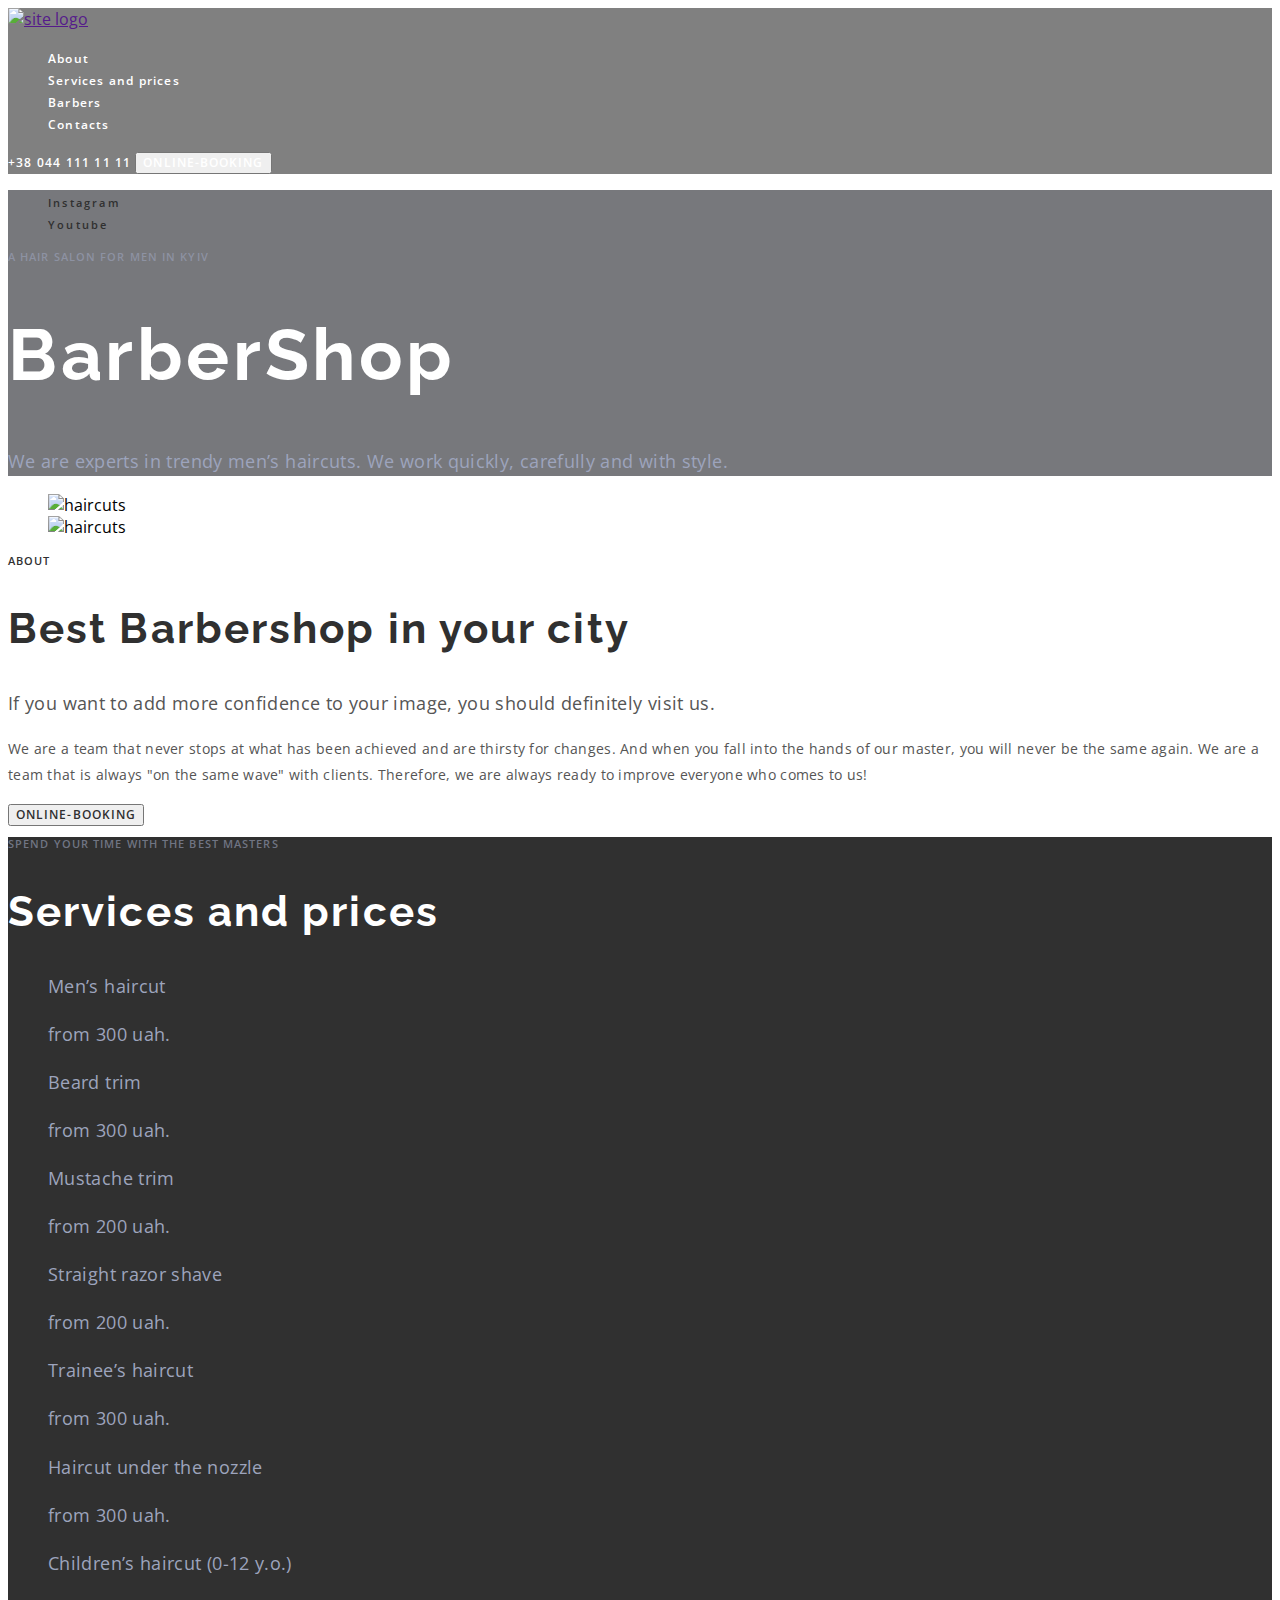
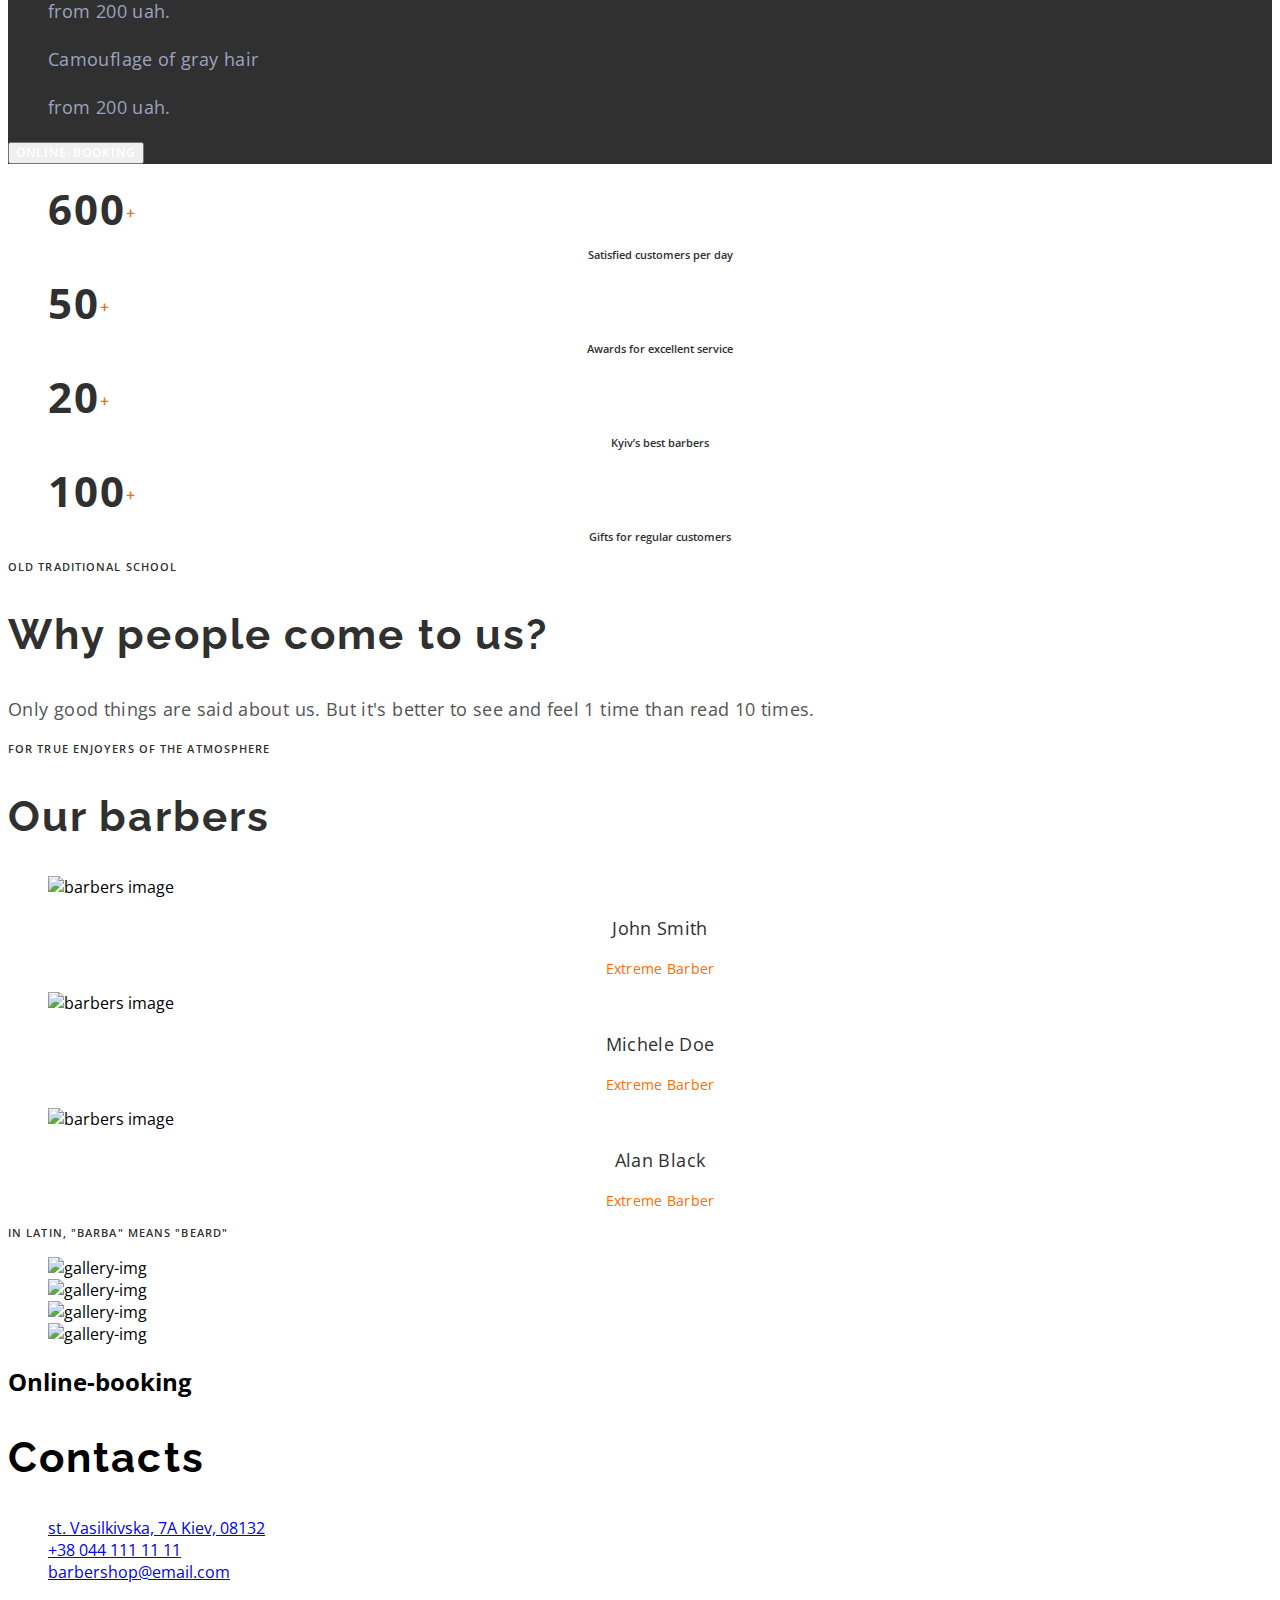
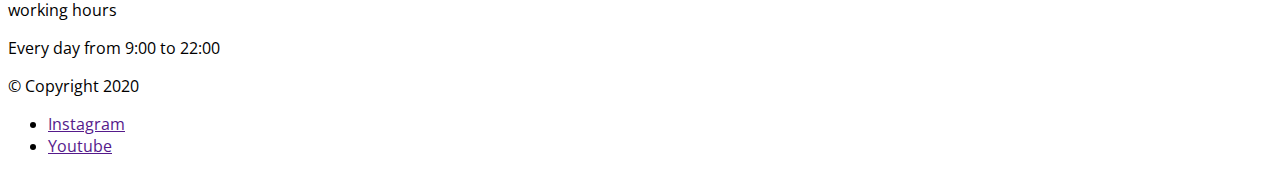
==== index.html @ 0a21c43d "mod-2" ====
<!DOCTYPE html>
<html lang="en">
  <head>
    <meta charset="UTF-8" />
    <meta http-equiv="X-UA-Compatible" content="IE=edge" />
    <meta name="viewport" content="width=device-width, initial-scale=1.0" />
    <title>Barbershop</title>
    <link rel="preconnect" href="https://fonts.googleapis.com" />
    <link rel="preconnect" href="https://fonts.gstatic.com" crossorigin />
    <link
      href="https://fonts.googleapis.com/css2?family=Open+Sans:wght@400;600;700&family=Raleway:wght@700&display=swap"
      rel="stylesheet"
    />
    <link rel="stylesheet" href="./css/style.css" />
  </head>
  <body>
    <header class="header">
      <a href="" class="header-logo">
        <img src="./img/logo.svg" alt="site logo" />
      </a>
      <nav class="header-nav">
        <ul class="header-list list">
          <li class="header-item">
            <a href="https://www.google.com/" class="header-link link">About</a>
          </li>
          <li class="header-item">
            <a href="./test.html" class="header-link link"
              >Services and prices</a
            >
          </li>
          <li class="header-item">
            <a href="#barbers" class="header-link link">Barbers</a>
          </li>
          <li class="header-item">
            <a href="https://www.google.com/" class="header-link link"
              >Contacts</a
            >
          </li>
        </ul>
      </nav>
      <a href="tel:+380441111111" class="header-tel link">+38 044 111 11 11</a>
      <button type="button" class="header-btn btn">Online-booking</button>
    </header>
    <main>
      <section class="hero">
        <ul class="hero-list list">
          <li class="hero-item">
            <a
              href=""
              target="_blank"
              rel="noopener noreferrer nofollow"
              class="hero-link link"
              >Instagram</a
            >
          </li>
          <li class="hero-item">
            <a
              href=""
              target="_blank"
              rel="noopener noreferrer nofollow"
              class="hero-link link"
              >Youtube</a
            >
          </li>
        </ul>
        <p class="hero-pre-title pre-title">A hair salon for men in Kyiv</p>
        <h1 class="hero-title">BarberShop</h1>
        <p class="hero-after-title">
          We are experts in trendy men’s haircuts. We work quickly, carefully
          and with style.
        </p>
      </section>
      <section class="about">
        <ul class="about-list list">
          <li class="about-item">
            <img
              src="./img/about-img-1.jpeg"
              alt="haircuts"
              width="270"
              height="445"
            />
          </li>
          <li class="about-item">
            <img
              src="./img/about-img-2.jpeg"
              alt="haircuts"
              width="270"
              height="445"
            />
          </li>
        </ul>
        <p class="about-pre-title pre-title">About</p>
        <h2 class="about-title title">Best Barbershop in your city</h2>
        <p class="about-after-title">
          If you want to add more confidence to your image, you should
          definitely visit us.
        </p>
        <p class="about-text">
          We are a team that never stops at what has been achieved and are
          thirsty for changes. And when you fall into the hands of our master,
          you will never be the same again. We are a team that is always "on the
          same wave" with clients. Therefore, we are always ready to improve
          everyone who comes to us!
        </p>
        <button type="button" class="about-btn btn">Online-booking</button>
      </section>
      <section class="prices">
        <p class="prices-pre-title pre-title">
          spend your time with the best masters
        </p>
        <h2 class="prices-title title">Services and prices</h2>
        <ul class="prices-list list">
          <li class="prices-item">
            <p class="prices-item-text">Men’s haircut</p>
            <p class="prices-item-text">from 300 uah.</p>
          </li>
          <li class="prices-item">
            <p class="prices-item-text">Beard trim</p>
            <p class="prices-item-text">from 300 uah.</p>
          </li>
          <li class="prices-item">
            <p class="prices-item-text">Mustache trim</p>
            <p class="prices-item-text">from 200 uah.</p>
          </li>
          <li class="prices-item">
            <p class="prices-item-text">Straight razor shave</p>
            <p class="prices-item-text">from 200 uah.</p>
          </li>
        </ul>
        <ul class="prices-list list">
          <li class="prices-item">
            <p class="prices-item-text">Trainee’s haircut</p>
            <p class="prices-item-text">from 300 uah.</p>
          </li>
          <li class="prices-item">
            <p class="prices-item-text">Haircut under the nozzle</p>
            <p class="prices-item-text">from 300 uah.</p>
          </li>
          <li class="prices-item">
            <p class="prices-item-text">Children’s haircut (0-12 y.o.)</p>
            <p class="prices-item-text">from 200 uah.</p>
          </li>
          <li class="prices-item">
            <p class="prices-item-text">Camouflage of gray hair</p>
            <p class="prices-item-text">from 200 uah.</p>
          </li>
        </ul>
        <button type="button" class="prices-btn btn">Online-booking</button>
      </section>
      <section class="benefits">
        <ul class="benefits-list list">
          <li class="benefits-item">
            <span>600</span><sup>+</sup>
            <p class="benefits-item-text">Satisfied customers per day</p>
          </li>
          <li class="benefits-item">
            <span>50</span><sup>+</sup>
            <p class="benefits-item-text">Awards for excellent service</p>
          </li>
          <li class="benefits-item">
            <span>20</span><sup>+</sup>
            <p class="benefits-item-text">Kyiv’s best barbers</p>
          </li>
          <li class="benefits-item">
            <span>100</span><sup>+</sup>
            <p class="benefits-item-text">Gifts for regular customers</p>
          </li>
        </ul>
        <p class="benefits-pre-title pre-title">old traditional school</p>
        <h2 class="benefits-title title">Why people come to us?</h2>
        <p class="benefits-after-title">
          Only good things are said about us. But it's better to see and feel 1
          time than read 10 times.
        </p>
      </section>
      <section id="barbers" class="barbers">
        <p class="barbers-pre-title pre-title">
          for true enjoyers of the atmosphere
        </p>
        <h2 class="barbers-title title">Our barbers</h2>
        <ul class="barbers-list list">
          <li class="barbers-item">
            <img
              src="./img/barbers-img-1.jpeg"
              alt="barbers image"
              width="370"
              height="346"
            />
            <h3 class="barbers-item-title">John Smith</h3>
            <p class="barbers-item-text">Extreme Barber</p>
          </li>

          <li class="barbers-item">
            <img
              src="./img/barbers-img-2.jpeg"
              alt="barbers image"
              width="370"
              height="346"
            />
            <h3 class="barbers-item-title">Michele Doe</h3>
            <p class="barbers-item-text">Extreme Barber</p>
          </li>
          <li class="barbers-item">
            <img
              src="./img/barbers-img-3.jpeg"
              alt="barbers image"
              width="370"
              height="346"
            />
            <h3 class="barbers-item-title">Alan Black</h3>
            <p class="barbers-item-text">Extreme Barber</p>
          </li>
        </ul>
      </section>
      <section class="gallery">
        <p class="gallery-pre-title pre-title">
          in Latin, "barba" means "beard"
        </p>
        <h2 class="visually-hidden">Gallery</h2>
        <ul class="gallery-list list">
          <li class="gallery-item">
            <img
              src="./img/gallery-img-1.jpeg"
              alt="gallery-img"
              width="270"
              height="360"
            />
          </li>
          <li class="gallery-item">
            <img
              src="./img/gallery-img-2.jpeg"
              alt="gallery-img"
              width="270"
              height="360"
            />
          </li>
          <li class="gallery-item">
            <img
              src="./img/gallery-img-3.jpeg"
              alt="gallery-img"
              width="270"
              height="360"
            />
          </li>
          <li class="gallery-item">
            <img
              src="./img/gallery-img-4.jpeg"
              alt="gallery-img"
              width="270"
              height="360"
            />
          </li>
        </ul>
      </section>
      <section>
        <h2>Online-booking</h2>
      </section>
      <section class="contacts">
        <h2 class="contacts-title title">Contacts</h2>
        <address class="contacts-address">
          <ul class="contacts-list list">
            <li>
              <a
                href="https://goo.gl/maps/HtskVrAPcDGHSepL8"
                target="_blank"
                rel="noopener noreferrer nofollow"
                >st. Vasilkivska, 7A Kiev, 08132</a
              >
            </li>
            <li><a href="tel:+380441111111">+38 044 111 11 11</a></li>
            <li>
              <a href="mailto:barbershop@email.com">barbershop@email.com</a>
            </li>
          </ul>
        </address>
        <p>working hours</p>
        <p>Every day from 9:00 to 22:00</p>
      </section>
    </main>
    <footer>
      <p>&copy; Copyright 2020</p>
      <ul>
        <li>
          <a href="" target="_blank" rel="noopener noreferrer nofollow"
            >Instagram</a
          >
        </li>
        <li>
          <a href="" target="_blank" rel="noopener noreferrer nofollow"
            >Youtube</a
          >
        </li>
      </ul>
    </footer>
  </body>
</html>
---- css/style.css ----
:root {
  --first-title-color: #303030;
  --second-title-color: #ffffff;
  --first-btn-color: #303030;
  --second-btn-color: #ffffff;
  --accent-color: #ff6c00;
}

body {
  font-family: 'Open Sans', sans-serif;
}

.list {
  list-style: none;
}

.link {
  text-decoration: none;
}

.visually-hidden {
  position: absolute;
  white-space: nowrap;
  width: 1px;
  height: 1px;
  overflow: hidden;
  border: 0;
  padding: 0;
  clip: rect(0 0 0 0);
  clip-path: inset(50%);
  margin: -1px;
}

.pre-title {
  font-weight: 600;
  font-size: 11px;
  line-height: 1.36;
  letter-spacing: 0.1em;
  text-transform: uppercase;
}

.btn {
  font-family: inherit;
  font-weight: 600;
  font-size: 12px;
  line-height: 1.33;
  letter-spacing: 0.09em;
  text-transform: uppercase;
}

.btn:hover,
.btn:focus {
  background-color: #ff6c00;
  color: #ffffff;
}

.title {
  font-family: 'Raleway', sans-serif;
  font-weight: 700;
  font-size: 42px;
  line-height: 1.17;
  letter-spacing: 0.05em;
}

/* ------------HEADER-------------- */

.header {
  background-color: gray;
}

.header-link,
.header-tel {
  font-weight: 600;
  font-size: 12px;
  line-height: 1.33;
  letter-spacing: 0.1em;
  color: #ffffff;
}

.header-link:hover,
.header-link:focus {
  color: #ff6c00;
}

/* .header-tel {
  font-weight: 600;
  font-size: 12px;
  line-height: 1.33;
  letter-spacing: 0.1em;
  color: #ffffff;
} */

.header-btn {
  color: #ffffff;
}

/* ------------HERO-------------- */

.hero {
  background-color: #77787c;
}

.hero-link {
  font-weight: 600;
  font-size: 11px;
  line-height: 1.36;
  letter-spacing: 0.2em;
  color: #303030;
}

.hero-link:hover,
.hero-link:focus {
  color: #ff6c00;
}

.hero-pre-title {
  color: rgba(157, 164, 189, 0.6);
}
.hero-title {
  font-family: 'Raleway', sans-serif;
  font-weight: 700;
  font-size: 72px;
  line-height: 1.18;
  letter-spacing: 0.05em;
  color: var(--second-title-color);
}

.hero-after-title {
  font-size: 18px;
  line-height: 1.67;
  letter-spacing: 0.02em;
  color: #9da4bd;
}

/* ------------ABOUT-------------- */

.about-pre-title {
  color: #303030;
}
.about-title {
  color: var(--first-title-color);
}
.about-after-title {
  font-size: 18px;
  line-height: 1.67;
  letter-spacing: 0.02em;
  color: #555555;
}
.about-text {
  font-size: 14px;
  line-height: 1.86;
  letter-spacing: 0.02em;
  color: #555555;
}
.about-btn {
  color: var(--first-btn-color);
}

/* ------------PRICES-------------- */

.prices {
  background-color: #303030;
}
.prices-pre-title {
  color: rgba(157, 164, 189, 0.6);
}
.prices-title {
  color: var(--second-title-color);
}

.prices-item-text {
  font-size: 18px;
  line-height: 1.67;
  letter-spacing: 0.02em;
  color: #9da4bd;
}

.prices-btn {
  color: var(--second-btn-color);
}

/* ------------PRICES-------------- */

.benefits-item span {
  font-weight: 700;
  font-size: 42px;
  line-height: calc(57 / 42);
  text-align: center;
  letter-spacing: 0.05em;
  color: #303030;
}

.benefits-item sup {
  font-weight: 600;
  font-size: 16px;
  line-height: calc(22 / 16);
  text-align: center;
  color: var(--accent-color);
}

.benefits-item-text {
  font-weight: 600;
  font-size: 11px;
  line-height: 1.36;
  text-align: center;
  color: #303030;
}

.benefits-pre-title {
  color: #303030;
}
.benefits-title {
  color: var(--first-title-color);
}
.benefits-after-title {
  font-size: 18px;
  line-height: 1.67;
  letter-spacing: 0.02em;
  color: #555555;
}

/* ------------BARBERS-------------- */

.barbers-pre-title {
  color: #303030;
}

.barbers-title {
  color: var(--first-title-color);
}

.barbers-item-title {
  font-weight: 400;
  font-size: 18px;
  line-height: calc(25 / 18);
  text-align: center;
  letter-spacing: 0.02em;
  color: var(--first-title-color);
}

.barbers-item-text {
  font-size: 14px;
  line-height: calc(19 / 14);
  text-align: center;
  letter-spacing: 0.02em;
  color: #ff6c00;
}

/* ------------GALLERY-------------- */

.gallery-pre-title {
  color: #303030;
}

/* ------------CONTACTS-------------- */

.contacts-address {
  font-style: normal;
}
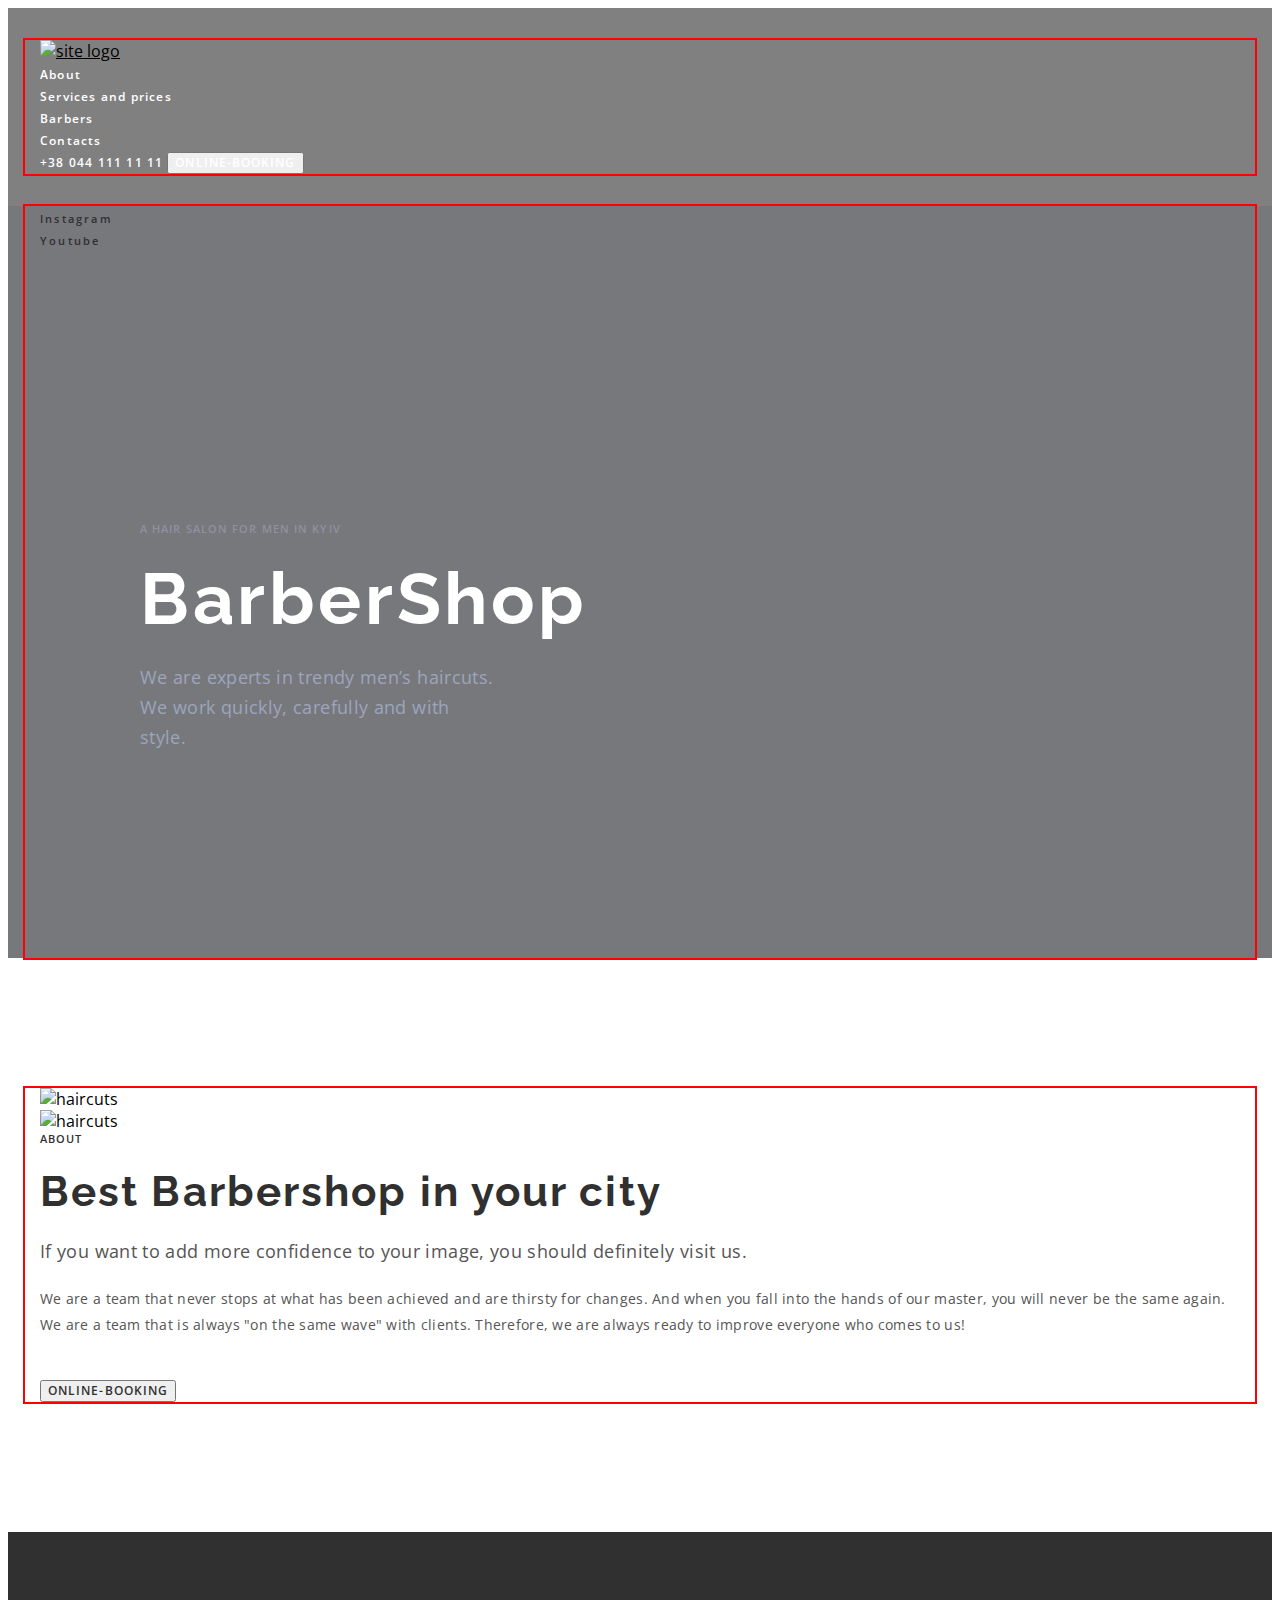
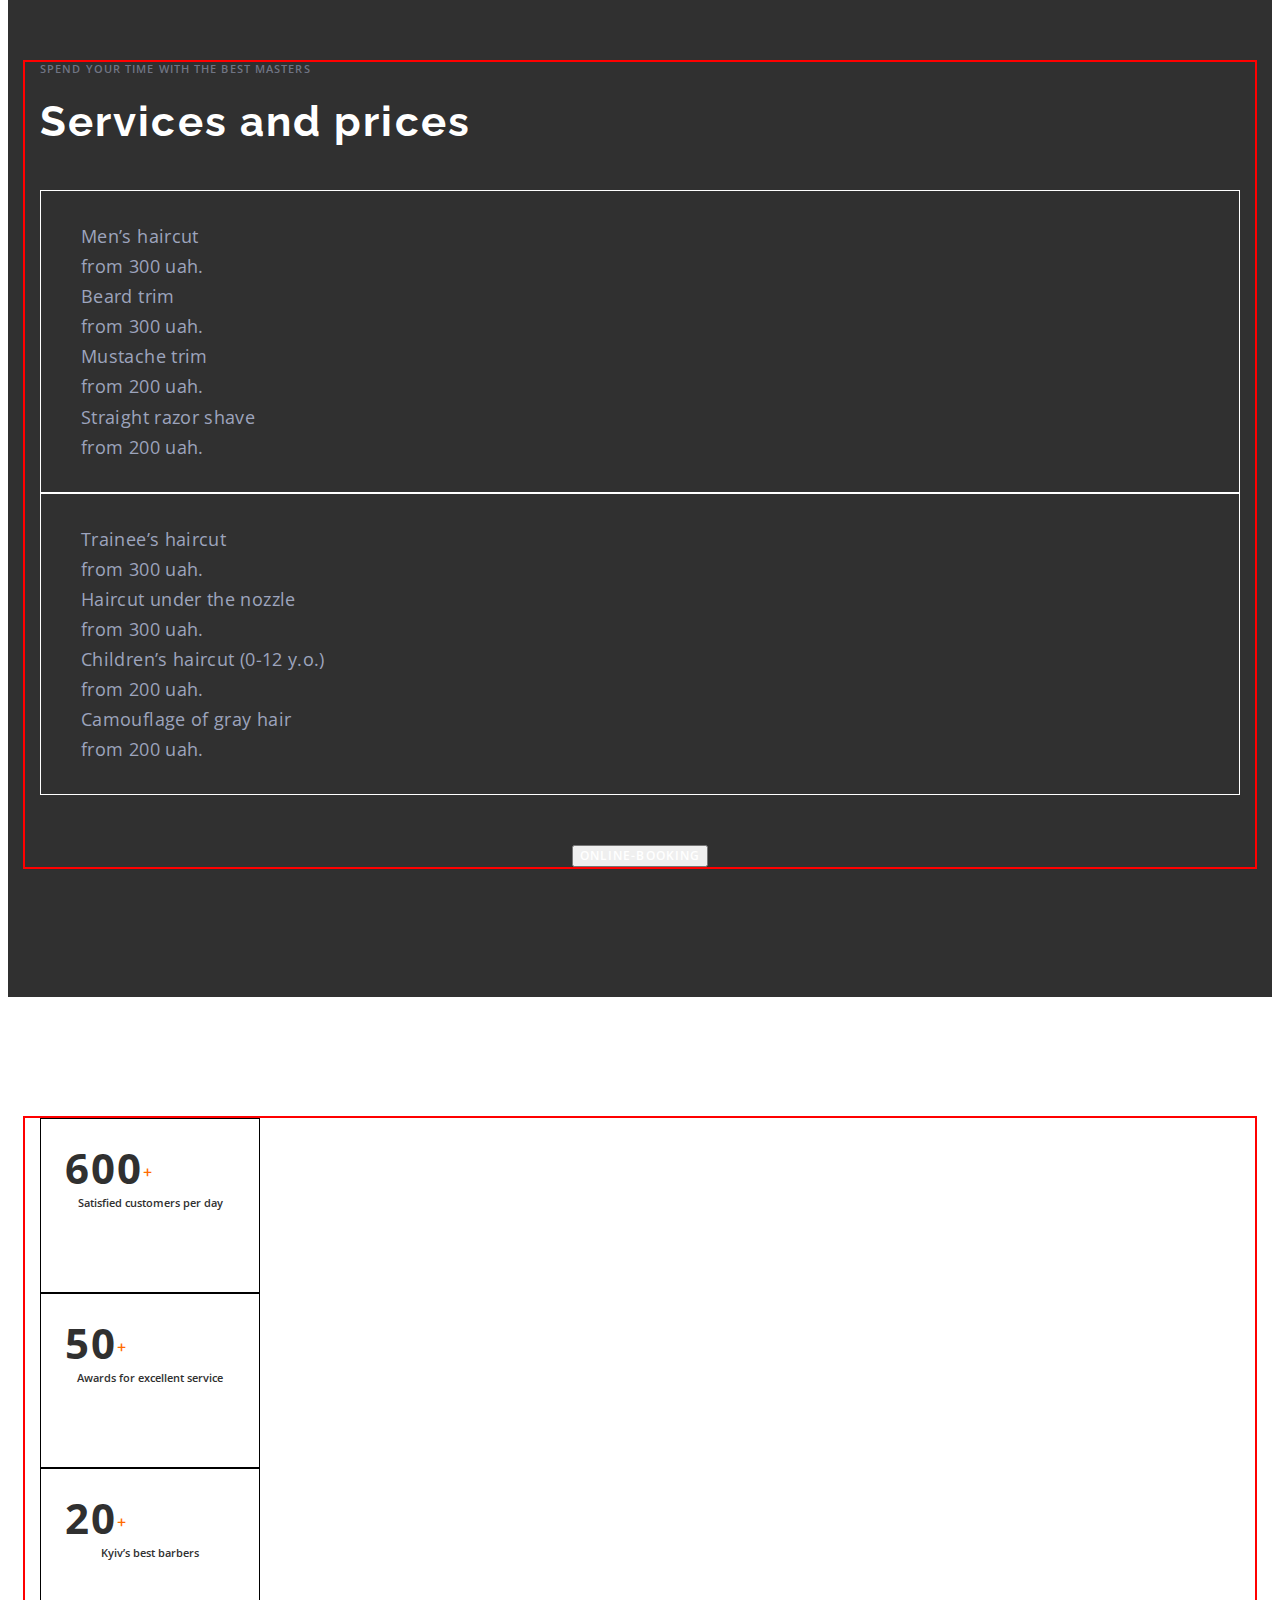
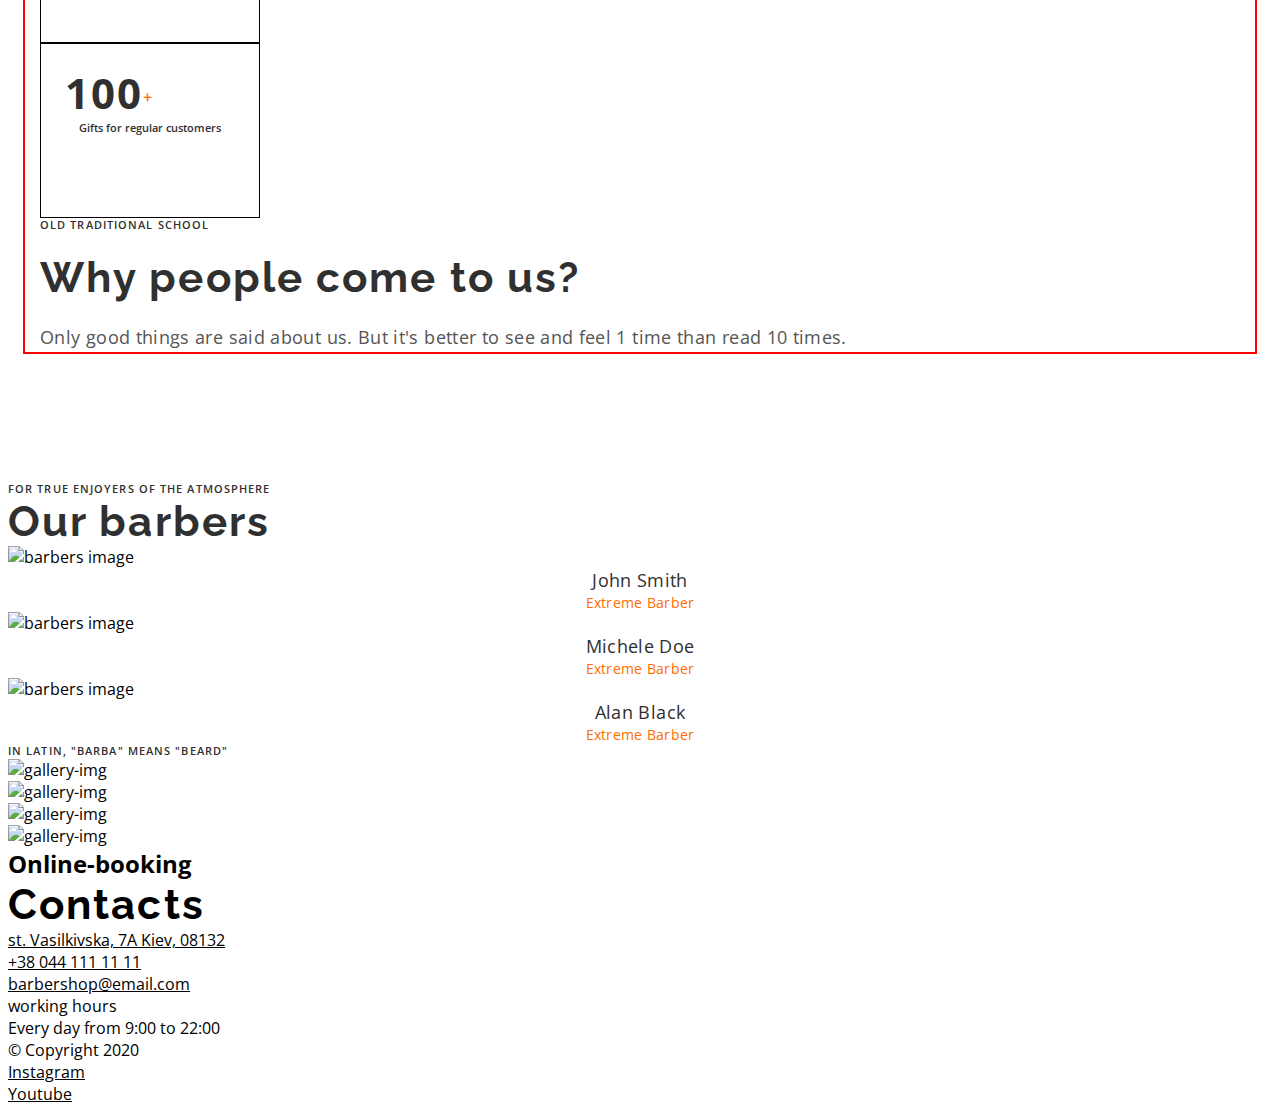
==== commit cad8dc2a: "mod-3" ====
--- a/index.html
+++ b/index.html
@@ -11,167 +11,190 @@
       href="https://fonts.googleapis.com/css2?family=Open+Sans:wght@400;600;700&family=Raleway:wght@700&display=swap"
       rel="stylesheet"
     />
+    <link
+      rel="stylesheet"
+      href="https://cdnjs.cloudflare.com/ajax/libs/modern-normalize/1.1.0/modern-normalize.min.css"
+      integrity="sha512-wpPYUAdjBVSE4KJnH1VR1HeZfpl1ub8YT/NKx4PuQ5NmX2tKuGu6U/JRp5y+Y8XG2tV+wKQpNHVUX03MfMFn9Q=="
+      crossorigin="anonymous"
+      referrerpolicy="no-referrer"
+    />
     <link rel="stylesheet" href="./css/style.css" />
   </head>
   <body>
     <header class="header">
-      <a href="" class="header-logo">
-        <img src="./img/logo.svg" alt="site logo" />
-      </a>
-      <nav class="header-nav">
-        <ul class="header-list list">
-          <li class="header-item">
-            <a href="https://www.google.com/" class="header-link link">About</a>
-          </li>
-          <li class="header-item">
-            <a href="./test.html" class="header-link link"
-              >Services and prices</a
-            >
-          </li>
-          <li class="header-item">
-            <a href="#barbers" class="header-link link">Barbers</a>
-          </li>
-          <li class="header-item">
-            <a href="https://www.google.com/" class="header-link link"
-              >Contacts</a
-            >
-          </li>
-        </ul>
-      </nav>
-      <a href="tel:+380441111111" class="header-tel link">+38 044 111 11 11</a>
-      <button type="button" class="header-btn btn">Online-booking</button>
+      <div class="container">
+        <a href="" class="header-logo">
+          <img src="./img/logo.svg" alt="site logo" />
+        </a>
+        <nav class="header-nav">
+          <ul class="header-list list">
+            <li class="header-item">
+              <a href="https://www.google.com/" class="header-link link"
+                >About</a
+              >
+            </li>
+            <li class="header-item">
+              <a href="./test.html" class="header-link link"
+                >Services and prices</a
+              >
+            </li>
+            <li class="header-item">
+              <a href="#barbers" class="header-link link">Barbers</a>
+            </li>
+            <li class="header-item">
+              <a href="https://www.google.com/" class="header-link link"
+                >Contacts</a
+              >
+            </li>
+          </ul>
+        </nav>
+        <a href="tel:+380441111111" class="header-tel link"
+          >+38 044 111 11 11</a
+        >
+        <button type="button" class="header-btn btn">Online-booking</button>
+      </div>
     </header>
     <main>
       <section class="hero">
-        <ul class="hero-list list">
-          <li class="hero-item">
-            <a
-              href=""
-              target="_blank"
-              rel="noopener noreferrer nofollow"
-              class="hero-link link"
-              >Instagram</a
-            >
-          </li>
-          <li class="hero-item">
-            <a
-              href=""
-              target="_blank"
-              rel="noopener noreferrer nofollow"
-              class="hero-link link"
-              >Youtube</a
-            >
-          </li>
-        </ul>
-        <p class="hero-pre-title pre-title">A hair salon for men in Kyiv</p>
-        <h1 class="hero-title">BarberShop</h1>
-        <p class="hero-after-title">
-          We are experts in trendy men’s haircuts. We work quickly, carefully
-          and with style.
-        </p>
+        <div class="container">
+          <ul class="hero-list list">
+            <li class="hero-item">
+              <a
+                href=""
+                target="_blank"
+                rel="noopener noreferrer nofollow"
+                class="hero-link link"
+                >Instagram</a
+              >
+            </li>
+            <li class="hero-item">
+              <a
+                href=""
+                target="_blank"
+                rel="noopener noreferrer nofollow"
+                class="hero-link link"
+                >Youtube</a
+              >
+            </li>
+          </ul>
+          <div class="hero-content">
+            <p class="hero-pre-title pre-title">A hair salon for men in Kyiv</p>
+            <h1 class="hero-title">BarberShop</h1>
+            <p class="hero-after-title">
+              We are experts in trendy men’s haircuts. We work quickly,
+              carefully and with style.
+            </p>
+          </div>
+        </div>
       </section>
       <section class="about">
-        <ul class="about-list list">
-          <li class="about-item">
-            <img
-              src="./img/about-img-1.jpeg"
-              alt="haircuts"
-              width="270"
-              height="445"
-            />
-          </li>
-          <li class="about-item">
-            <img
-              src="./img/about-img-2.jpeg"
-              alt="haircuts"
-              width="270"
-              height="445"
-            />
-          </li>
-        </ul>
-        <p class="about-pre-title pre-title">About</p>
-        <h2 class="about-title title">Best Barbershop in your city</h2>
-        <p class="about-after-title">
-          If you want to add more confidence to your image, you should
-          definitely visit us.
-        </p>
-        <p class="about-text">
-          We are a team that never stops at what has been achieved and are
-          thirsty for changes. And when you fall into the hands of our master,
-          you will never be the same again. We are a team that is always "on the
-          same wave" with clients. Therefore, we are always ready to improve
-          everyone who comes to us!
-        </p>
-        <button type="button" class="about-btn btn">Online-booking</button>
+        <div class="container">
+          <ul class="about-list list">
+            <li class="about-item">
+              <img
+                src="./img/about-img-1.jpeg"
+                alt="haircuts"
+                width="270"
+                height="445"
+              />
+            </li>
+            <li class="about-item">
+              <img
+                src="./img/about-img-2.jpeg"
+                alt="haircuts"
+                width="270"
+                height="445"
+              />
+            </li>
+          </ul>
+          <p class="about-pre-title pre-title">About</p>
+          <h2 class="about-title title">Best Barbershop in your city</h2>
+          <p class="about-after-title">
+            If you want to add more confidence to your image, you should
+            definitely visit us.
+          </p>
+          <p class="about-text">
+            We are a team that never stops at what has been achieved and are
+            thirsty for changes. And when you fall into the hands of our master,
+            you will never be the same again. We are a team that is always "on
+            the same wave" with clients. Therefore, we are always ready to
+            improve everyone who comes to us!
+          </p>
+          <button type="button" class="about-btn btn">Online-booking</button>
+        </div>
       </section>
       <section class="prices">
-        <p class="prices-pre-title pre-title">
-          spend your time with the best masters
-        </p>
-        <h2 class="prices-title title">Services and prices</h2>
-        <ul class="prices-list list">
-          <li class="prices-item">
-            <p class="prices-item-text">Men’s haircut</p>
-            <p class="prices-item-text">from 300 uah.</p>
-          </li>
-          <li class="prices-item">
-            <p class="prices-item-text">Beard trim</p>
-            <p class="prices-item-text">from 300 uah.</p>
-          </li>
-          <li class="prices-item">
-            <p class="prices-item-text">Mustache trim</p>
-            <p class="prices-item-text">from 200 uah.</p>
-          </li>
-          <li class="prices-item">
-            <p class="prices-item-text">Straight razor shave</p>
-            <p class="prices-item-text">from 200 uah.</p>
-          </li>
-        </ul>
-        <ul class="prices-list list">
-          <li class="prices-item">
-            <p class="prices-item-text">Trainee’s haircut</p>
-            <p class="prices-item-text">from 300 uah.</p>
-          </li>
-          <li class="prices-item">
-            <p class="prices-item-text">Haircut under the nozzle</p>
-            <p class="prices-item-text">from 300 uah.</p>
-          </li>
-          <li class="prices-item">
-            <p class="prices-item-text">Children’s haircut (0-12 y.o.)</p>
-            <p class="prices-item-text">from 200 uah.</p>
-          </li>
-          <li class="prices-item">
-            <p class="prices-item-text">Camouflage of gray hair</p>
-            <p class="prices-item-text">from 200 uah.</p>
-          </li>
-        </ul>
-        <button type="button" class="prices-btn btn">Online-booking</button>
+        <div class="container">
+          <p class="prices-pre-title pre-title">
+            spend your time with the best masters
+          </p>
+          <h2 class="prices-title title">Services and prices</h2>
+          <ul class="prices-list list">
+            <li class="prices-item">
+              <p class="prices-item-text">Men’s haircut</p>
+              <p class="prices-item-text">from 300 uah.</p>
+            </li>
+            <li class="prices-item">
+              <p class="prices-item-text">Beard trim</p>
+              <p class="prices-item-text">from 300 uah.</p>
+            </li>
+            <li class="prices-item">
+              <p class="prices-item-text">Mustache trim</p>
+              <p class="prices-item-text">from 200 uah.</p>
+            </li>
+            <li class="prices-item">
+              <p class="prices-item-text">Straight razor shave</p>
+              <p class="prices-item-text">from 200 uah.</p>
+            </li>
+          </ul>
+          <ul class="prices-list list">
+            <li class="prices-item">
+              <p class="prices-item-text">Trainee’s haircut</p>
+              <p class="prices-item-text">from 300 uah.</p>
+            </li>
+            <li class="prices-item">
+              <p class="prices-item-text">Haircut under the nozzle</p>
+              <p class="prices-item-text">from 300 uah.</p>
+            </li>
+            <li class="prices-item">
+              <p class="prices-item-text">Children’s haircut (0-12 y.o.)</p>
+              <p class="prices-item-text">from 200 uah.</p>
+            </li>
+            <li class="prices-item">
+              <p class="prices-item-text">Camouflage of gray hair</p>
+              <p class="prices-item-text">from 200 uah.</p>
+            </li>
+          </ul>
+          <button type="button" class="prices-btn btn">Online-booking</button>
+        </div>
       </section>
       <section class="benefits">
-        <ul class="benefits-list list">
-          <li class="benefits-item">
-            <span>600</span><sup>+</sup>
-            <p class="benefits-item-text">Satisfied customers per day</p>
-          </li>
-          <li class="benefits-item">
-            <span>50</span><sup>+</sup>
-            <p class="benefits-item-text">Awards for excellent service</p>
-          </li>
-          <li class="benefits-item">
-            <span>20</span><sup>+</sup>
-            <p class="benefits-item-text">Kyiv’s best barbers</p>
-          </li>
-          <li class="benefits-item">
-            <span>100</span><sup>+</sup>
-            <p class="benefits-item-text">Gifts for regular customers</p>
-          </li>
-        </ul>
-        <p class="benefits-pre-title pre-title">old traditional school</p>
-        <h2 class="benefits-title title">Why people come to us?</h2>
-        <p class="benefits-after-title">
-          Only good things are said about us. But it's better to see and feel 1
-          time than read 10 times.
-        </p>
+        <div class="container">
+          <ul class="benefits-list list">
+            <li class="benefits-item">
+              <span>600</span><sup>+</sup>
+              <p class="benefits-item-text">Satisfied customers per day</p>
+            </li>
+            <li class="benefits-item">
+              <span>50</span><sup>+</sup>
+              <p class="benefits-item-text">Awards for excellent service</p>
+            </li>
+            <li class="benefits-item">
+              <span>20</span><sup>+</sup>
+              <p class="benefits-item-text">Kyiv’s best barbers</p>
+            </li>
+            <li class="benefits-item">
+              <span>100</span><sup>+</sup>
+              <p class="benefits-item-text">Gifts for regular customers</p>
+            </li>
+          </ul>
+          <p class="benefits-pre-title pre-title">old traditional school</p>
+          <h2 class="benefits-title title">Why people come to us?</h2>
+          <p class="benefits-after-title">
+            Only good things are said about us. But it's better to see and feel
+            1 time than read 10 times.
+          </p>
+        </div>
       </section>
       <section id="barbers" class="barbers">
         <p class="barbers-pre-title pre-title">
--- a/css/style.css
+++ b/css/style.css
@@ -6,6 +6,34 @@
   --accent-color: #ff6c00;
 }
 
+p,
+h1,
+h2,
+h3,
+h4,
+h5,
+h6 {
+  margin: 0;
+}
+
+ul,
+ol {
+  margin: 0;
+  padding-left: 0;
+}
+
+address {
+  font-style: normal;
+}
+
+a {
+  color: currentColor;
+}
+
+button {
+  cursor: pointer;
+}
+
 body {
   font-family: 'Open Sans', sans-serif;
 }
@@ -16,6 +44,16 @@
 
 .link {
   text-decoration: none;
+}
+.container {
+  /* width: 100%;
+  max-width: 1200px; */
+  width: 1200px;
+  margin-left: auto;
+  margin-right: auto;
+  padding-left: 15px;
+  padding-right: 15px;
+  outline: 2px solid red;
 }
 
 .visually-hidden {
@@ -66,6 +104,8 @@
 
 .header {
   background-color: gray;
+  padding-top: 32px;
+  padding-bottom: 32px;
 }
 
 .header-link,
@@ -113,8 +153,13 @@
   color: #ff6c00;
 }
 
+.hero-content {
+  padding: 272px 100px 206px;
+}
+
 .hero-pre-title {
   color: rgba(157, 164, 189, 0.6);
+  margin-bottom: 20px;
 }
 .hero-title {
   font-family: 'Raleway', sans-serif;
@@ -123,6 +168,7 @@
   line-height: 1.18;
   letter-spacing: 0.05em;
   color: var(--second-title-color);
+  margin-bottom: 20px;
 }
 
 .hero-after-title {
@@ -130,27 +176,37 @@
   line-height: 1.67;
   letter-spacing: 0.02em;
   color: #9da4bd;
+  max-width: 360px;
 }
 
 /* ------------ABOUT-------------- */
 
+.about {
+  padding-top: 130px;
+  padding-bottom: 130px;
+}
+
 .about-pre-title {
   color: #303030;
+  margin-bottom: 20px;
 }
 .about-title {
   color: var(--first-title-color);
+  margin-bottom: 20px;
 }
 .about-after-title {
   font-size: 18px;
   line-height: 1.67;
   letter-spacing: 0.02em;
   color: #555555;
+  margin-bottom: 20px;
 }
 .about-text {
   font-size: 14px;
   line-height: 1.86;
   letter-spacing: 0.02em;
   color: #555555;
+  margin-bottom: 40px;
 }
 .about-btn {
   color: var(--first-btn-color);
@@ -160,12 +216,21 @@
 
 .prices {
   background-color: #303030;
+  padding-top: 130px;
+  padding-bottom: 130px;
 }
 .prices-pre-title {
   color: rgba(157, 164, 189, 0.6);
+  margin-bottom: 20px;
 }
 .prices-title {
   color: var(--second-title-color);
+  margin-bottom: 44px;
+}
+
+.prices-list {
+  border: 1px solid #ffffff;
+  padding: 30px 40px;
 }
 
 .prices-item-text {
@@ -177,9 +242,24 @@
 
 .prices-btn {
   color: var(--second-btn-color);
+
+  display: block;
+  margin: 50px auto 0;
 }
 
 /* ------------PRICES-------------- */
+
+.benefits {
+  padding-top: 121px;
+  padding-bottom: 130px;
+}
+
+.benefits-item {
+  width: 170px;
+  height: 133px;
+  border: 1px solid #000000;
+  padding: 20px 24px;
+}
 
 .benefits-item span {
   font-weight: 700;
@@ -208,9 +288,11 @@
 
 .benefits-pre-title {
   color: #303030;
+  margin-bottom: 20px;
 }
 .benefits-title {
   color: var(--first-title-color);
+  margin-bottom: 20px;
 }
 .benefits-after-title {
   font-size: 18px;
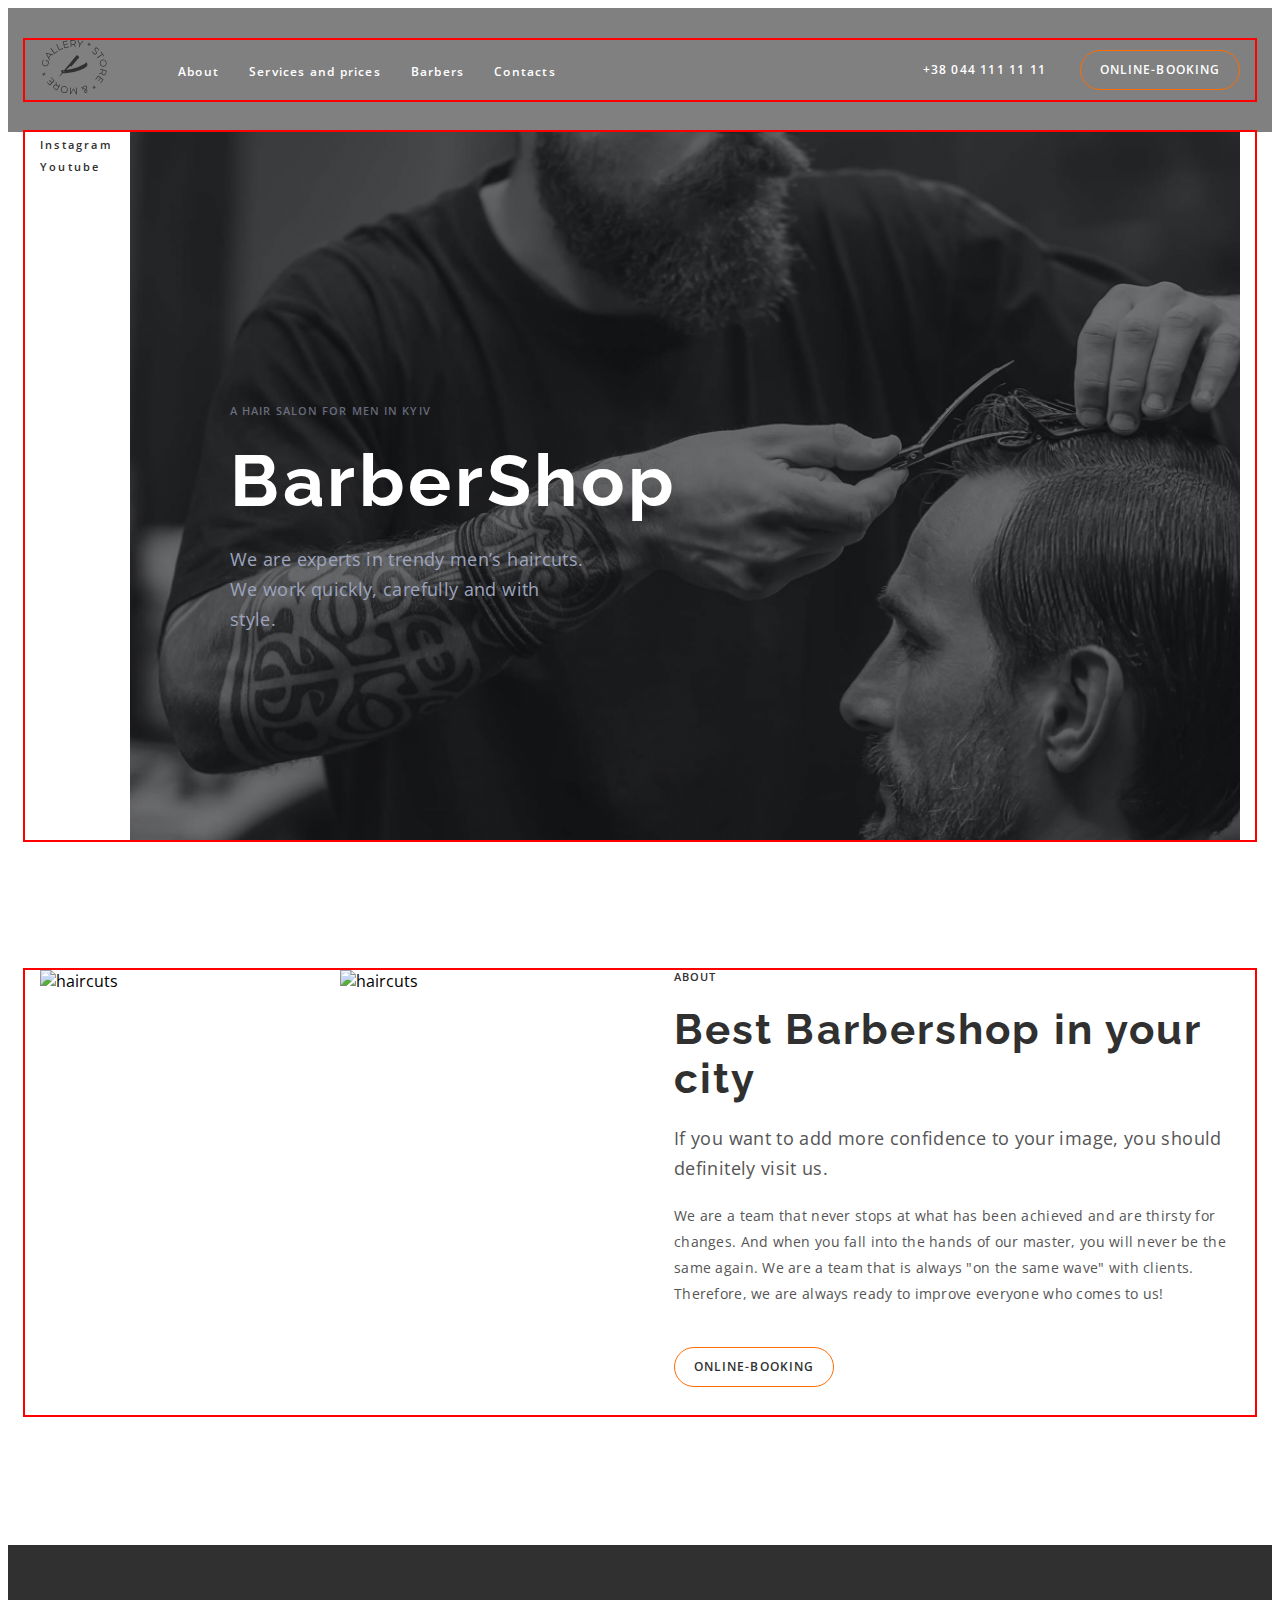
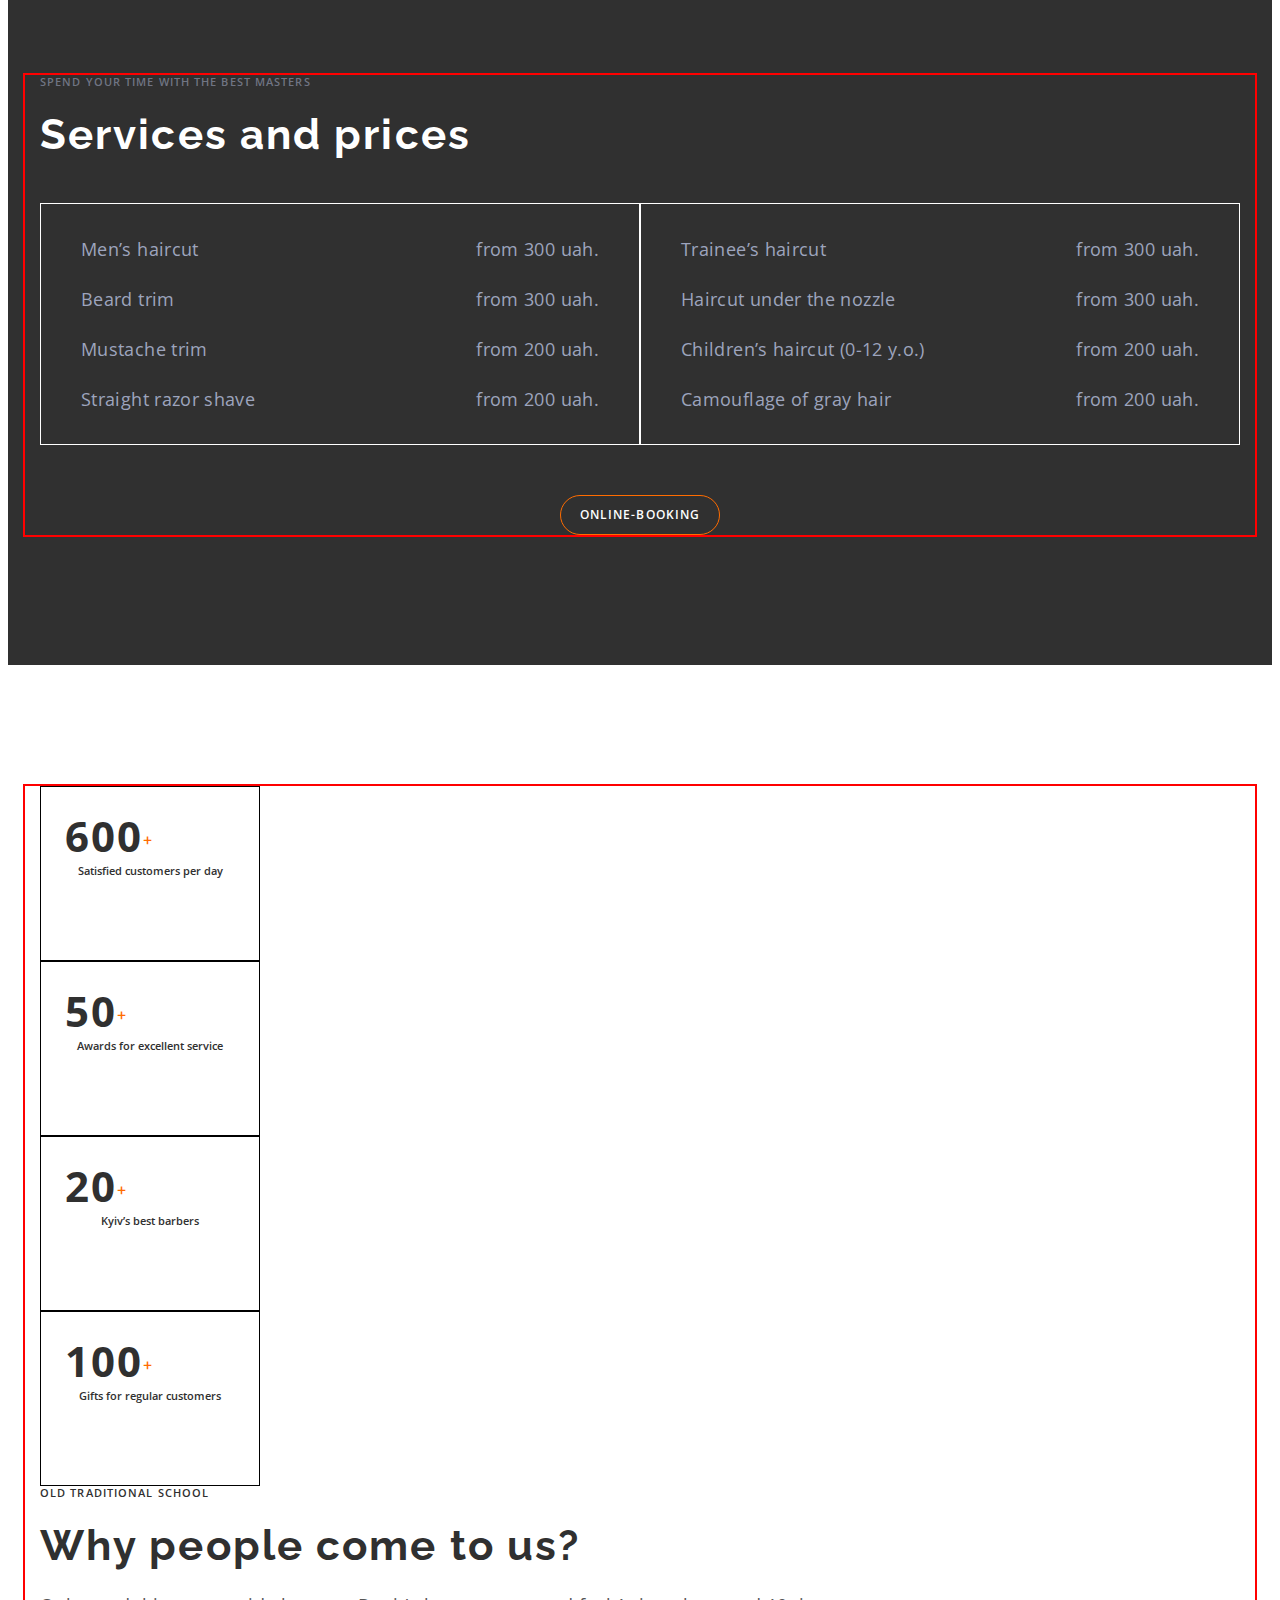
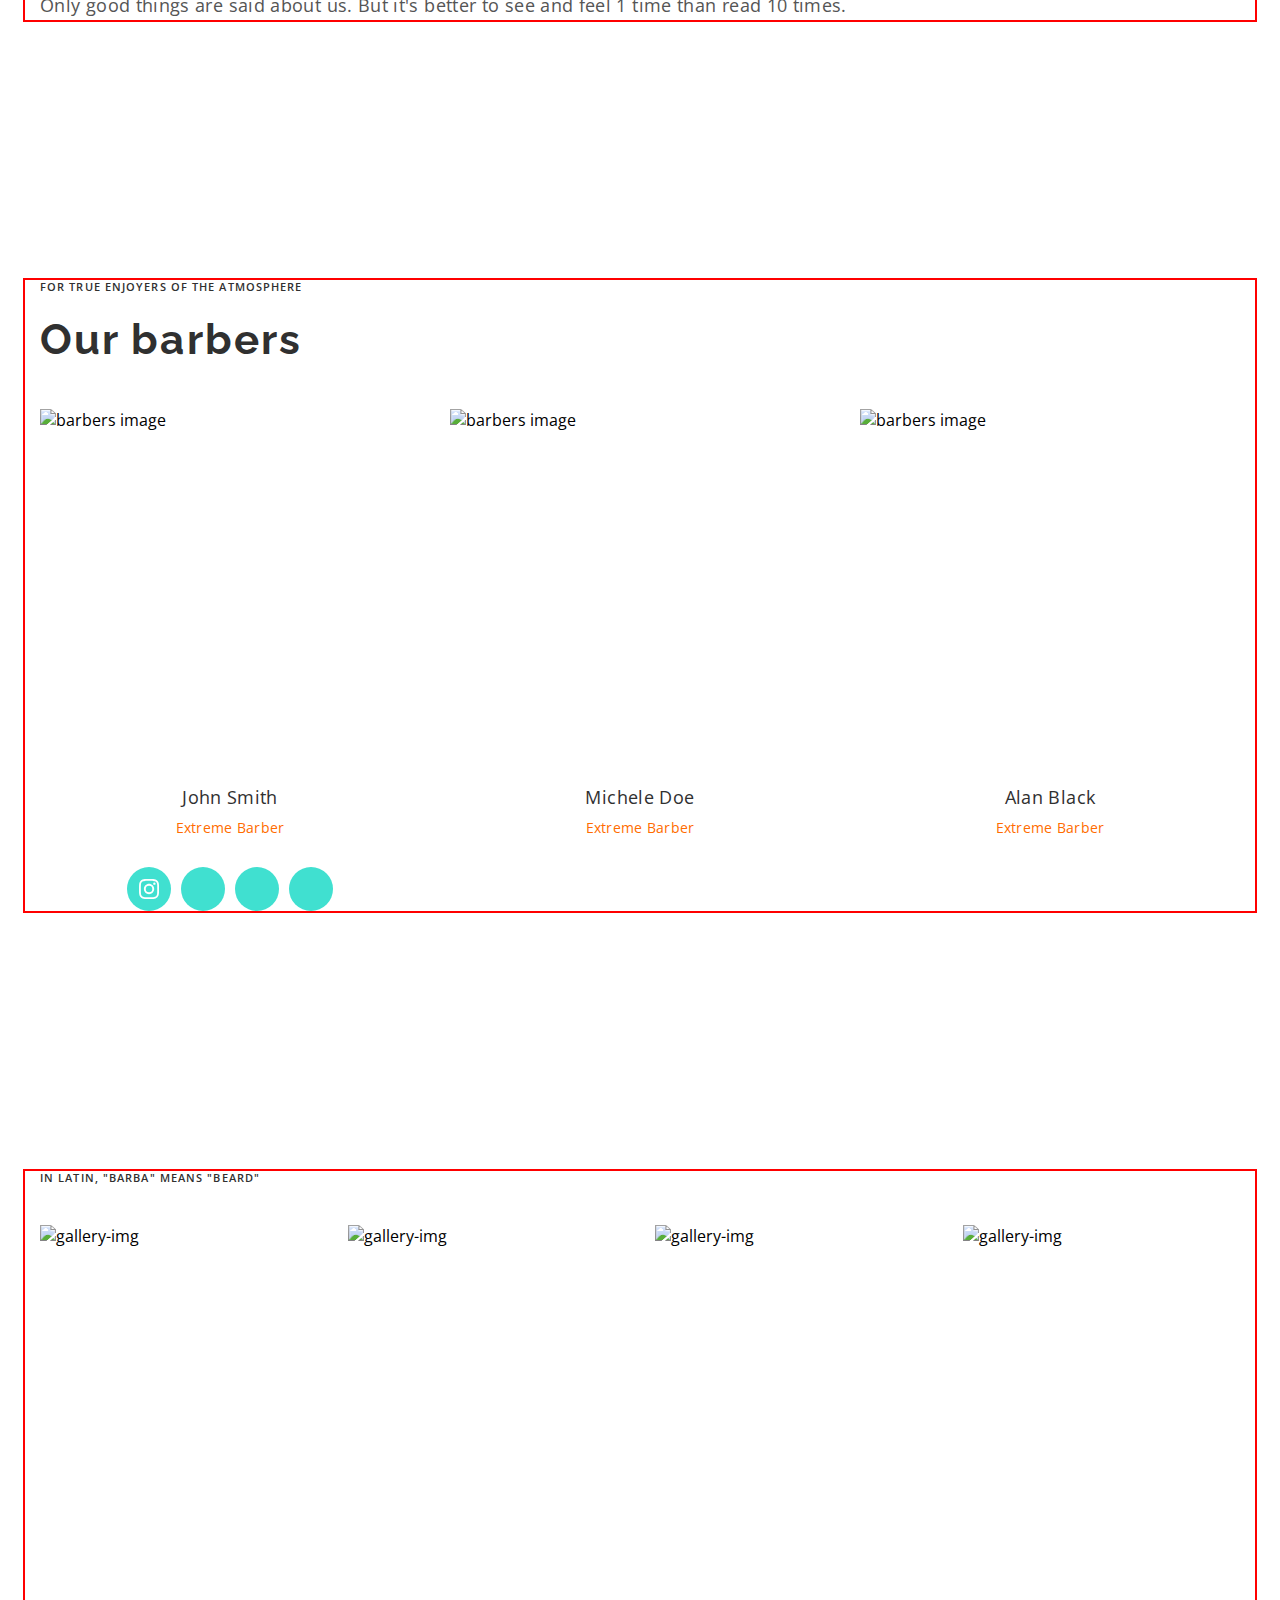
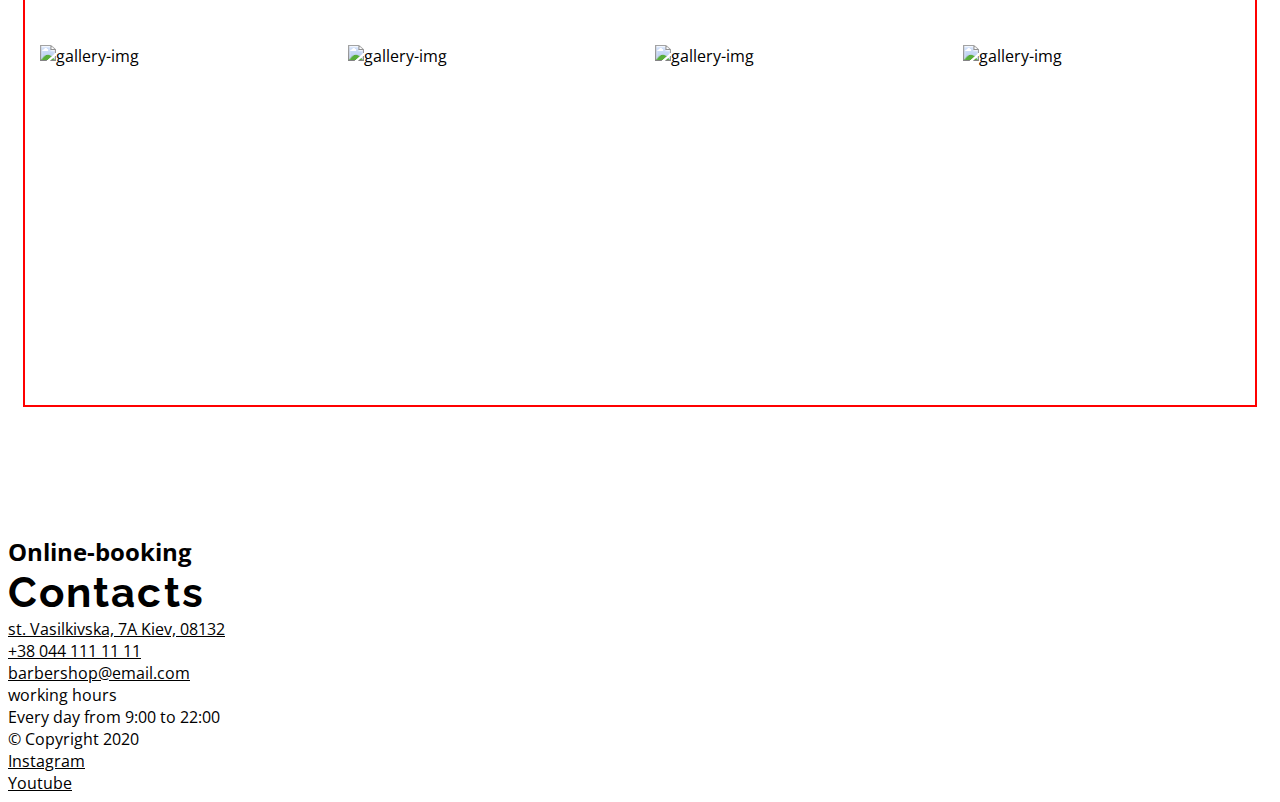
==== commit 8400271b: "mod-4" ====
--- a/index.html
+++ b/index.html
@@ -22,9 +22,11 @@
   </head>
   <body>
     <header class="header">
-      <div class="container">
+      <div class="container header-container">
         <a href="" class="header-logo">
-          <img src="./img/logo.svg" alt="site logo" />
+          <svg class="header-logo-icon" width="68" height="55">
+            <use href="./img/icons.svg#icon-logo"></use>
+          </svg>
         </a>
         <nav class="header-nav">
           <ul class="header-list list">
@@ -48,10 +50,12 @@
             </li>
           </ul>
         </nav>
-        <a href="tel:+380441111111" class="header-tel link"
-          >+38 044 111 11 11</a
-        >
-        <button type="button" class="header-btn btn">Online-booking</button>
+        <div class="header-connect">
+          <a href="tel:+380441111111" class="header-tel link"
+            >+38 044 111 11 11</a
+          >
+          <button type="button" class="header-btn btn">Online-booking</button>
+        </div>
       </div>
     </header>
     <main>
@@ -107,20 +111,22 @@
               />
             </li>
           </ul>
-          <p class="about-pre-title pre-title">About</p>
-          <h2 class="about-title title">Best Barbershop in your city</h2>
-          <p class="about-after-title">
-            If you want to add more confidence to your image, you should
-            definitely visit us.
-          </p>
-          <p class="about-text">
-            We are a team that never stops at what has been achieved and are
-            thirsty for changes. And when you fall into the hands of our master,
-            you will never be the same again. We are a team that is always "on
-            the same wave" with clients. Therefore, we are always ready to
-            improve everyone who comes to us!
-          </p>
-          <button type="button" class="about-btn btn">Online-booking</button>
+          <div class="about-content">
+            <p class="about-pre-title pre-title">About</p>
+            <h2 class="about-title title">Best Barbershop in your city</h2>
+            <p class="about-after-title">
+              If you want to add more confidence to your image, you should
+              definitely visit us.
+            </p>
+            <p class="about-text">
+              We are a team that never stops at what has been achieved and are
+              thirsty for changes. And when you fall into the hands of our
+              master, you will never be the same again. We are a team that is
+              always "on the same wave" with clients. Therefore, we are always
+              ready to improve everyone who comes to us!
+            </p>
+            <button type="button" class="about-btn btn">Online-booking</button>
+          </div>
         </div>
       </section>
       <section class="prices">
@@ -129,42 +135,45 @@
             spend your time with the best masters
           </p>
           <h2 class="prices-title title">Services and prices</h2>
-          <ul class="prices-list list">
-            <li class="prices-item">
-              <p class="prices-item-text">Men’s haircut</p>
-              <p class="prices-item-text">from 300 uah.</p>
-            </li>
-            <li class="prices-item">
-              <p class="prices-item-text">Beard trim</p>
-              <p class="prices-item-text">from 300 uah.</p>
-            </li>
-            <li class="prices-item">
-              <p class="prices-item-text">Mustache trim</p>
-              <p class="prices-item-text">from 200 uah.</p>
-            </li>
-            <li class="prices-item">
-              <p class="prices-item-text">Straight razor shave</p>
-              <p class="prices-item-text">from 200 uah.</p>
-            </li>
-          </ul>
-          <ul class="prices-list list">
-            <li class="prices-item">
-              <p class="prices-item-text">Trainee’s haircut</p>
-              <p class="prices-item-text">from 300 uah.</p>
-            </li>
-            <li class="prices-item">
-              <p class="prices-item-text">Haircut under the nozzle</p>
-              <p class="prices-item-text">from 300 uah.</p>
-            </li>
-            <li class="prices-item">
-              <p class="prices-item-text">Children’s haircut (0-12 y.o.)</p>
-              <p class="prices-item-text">from 200 uah.</p>
-            </li>
-            <li class="prices-item">
-              <p class="prices-item-text">Camouflage of gray hair</p>
-              <p class="prices-item-text">from 200 uah.</p>
-            </li>
-          </ul>
+          <div class="prices-wrap">
+            <ul class="prices-list list">
+              <li class="prices-item">
+                <p class="prices-item-text">Men’s haircut</p>
+                <p class="prices-item-text">from 300 uah.</p>
+              </li>
+              <li class="prices-item">
+                <p class="prices-item-text">Beard trim</p>
+                <p class="prices-item-text">from 300 uah.</p>
+              </li>
+              <li class="prices-item">
+                <p class="prices-item-text">Mustache trim</p>
+                <p class="prices-item-text">from 200 uah.</p>
+              </li>
+              <li class="prices-item">
+                <p class="prices-item-text">Straight razor shave</p>
+                <p class="prices-item-text">from 200 uah.</p>
+              </li>
+            </ul>
+            <ul class="prices-list list">
+              <li class="prices-item">
+                <p class="prices-item-text">Trainee’s haircut</p>
+                <p class="prices-item-text">from 300 uah.</p>
+              </li>
+              <li class="prices-item">
+                <p class="prices-item-text">Haircut under the nozzle</p>
+                <p class="prices-item-text">from 300 uah.</p>
+              </li>
+              <li class="prices-item">
+                <p class="prices-item-text">Children’s haircut (0-12 y.o.)</p>
+                <p class="prices-item-text">from 200 uah.</p>
+              </li>
+              <li class="prices-item">
+                <p class="prices-item-text">Camouflage of gray hair</p>
+                <p class="prices-item-text">from 200 uah.</p>
+              </li>
+            </ul>
+          </div>
+
           <button type="button" class="prices-btn btn">Online-booking</button>
         </div>
       </section>
@@ -197,83 +206,137 @@
         </div>
       </section>
       <section id="barbers" class="barbers">
-        <p class="barbers-pre-title pre-title">
-          for true enjoyers of the atmosphere
-        </p>
-        <h2 class="barbers-title title">Our barbers</h2>
-        <ul class="barbers-list list">
-          <li class="barbers-item">
-            <img
-              src="./img/barbers-img-1.jpeg"
-              alt="barbers image"
-              width="370"
-              height="346"
-            />
-            <h3 class="barbers-item-title">John Smith</h3>
-            <p class="barbers-item-text">Extreme Barber</p>
-          </li>
+        <div class="container">
+          <p class="barbers-pre-title pre-title">
+            for true enjoyers of the atmosphere
+          </p>
+          <h2 class="barbers-title title">Our barbers</h2>
+          <ul class="barbers-list list">
+            <li class="barbers-item">
+              <img
+                src="./img/barbers-img-1.jpeg"
+                alt="barbers image"
+                width="370"
+                height="346"
+              />
+              <h3 class="barbers-item-title">John Smith</h3>
+              <p class="barbers-item-text">Extreme Barber</p>
+              <ul class="barbers-soc list">
+                <li class="barbers-soc-item">
+                  <a href="" class="barbers-soc-link link">
+                    <svg class="barbers-soc-icon" width="20" height="20">
+                      <use href="./img/icons.svg#icon-instagram"></use>
+                    </svg>
+                  </a>
+                </li>
+                <li class="barbers-soc-item">
+                  <a href="" class="barbers-soc-link link"></a>
+                </li>
+                <li class="barbers-soc-item">
+                  <a href="" class="barbers-soc-link link"></a>
+                </li>
+                <li class="barbers-soc-item">
+                  <a href="" class="barbers-soc-link link"></a>
+                </li>
+              </ul>
+            </li>
 
-          <li class="barbers-item">
-            <img
-              src="./img/barbers-img-2.jpeg"
-              alt="barbers image"
-              width="370"
-              height="346"
-            />
-            <h3 class="barbers-item-title">Michele Doe</h3>
-            <p class="barbers-item-text">Extreme Barber</p>
-          </li>
-          <li class="barbers-item">
-            <img
-              src="./img/barbers-img-3.jpeg"
-              alt="barbers image"
-              width="370"
-              height="346"
-            />
-            <h3 class="barbers-item-title">Alan Black</h3>
-            <p class="barbers-item-text">Extreme Barber</p>
-          </li>
-        </ul>
+            <li class="barbers-item">
+              <img
+                src="./img/barbers-img-2.jpeg"
+                alt="barbers image"
+                width="370"
+                height="346"
+              />
+              <h3 class="barbers-item-title">Michele Doe</h3>
+              <p class="barbers-item-text">Extreme Barber</p>
+            </li>
+            <li class="barbers-item">
+              <img
+                src="./img/barbers-img-3.jpeg"
+                alt="barbers image"
+                width="370"
+                height="346"
+              />
+              <h3 class="barbers-item-title">Alan Black</h3>
+              <p class="barbers-item-text">Extreme Barber</p>
+            </li>
+          </ul>
+        </div>
       </section>
       <section class="gallery">
-        <p class="gallery-pre-title pre-title">
-          in Latin, "barba" means "beard"
-        </p>
-        <h2 class="visually-hidden">Gallery</h2>
-        <ul class="gallery-list list">
-          <li class="gallery-item">
-            <img
-              src="./img/gallery-img-1.jpeg"
-              alt="gallery-img"
-              width="270"
-              height="360"
-            />
-          </li>
-          <li class="gallery-item">
-            <img
-              src="./img/gallery-img-2.jpeg"
-              alt="gallery-img"
-              width="270"
-              height="360"
-            />
-          </li>
-          <li class="gallery-item">
-            <img
-              src="./img/gallery-img-3.jpeg"
-              alt="gallery-img"
-              width="270"
-              height="360"
-            />
-          </li>
-          <li class="gallery-item">
-            <img
-              src="./img/gallery-img-4.jpeg"
-              alt="gallery-img"
-              width="270"
-              height="360"
-            />
-          </li>
-        </ul>
+        <div class="container">
+          <p class="gallery-pre-title pre-title">
+            in Latin, "barba" means "beard"
+          </p>
+          <h2 class="visually-hidden">Gallery</h2>
+          <ul class="gallery-list list">
+            <li class="gallery-item">
+              <img
+                src="./img/gallery-img-1.jpeg"
+                alt="gallery-img"
+                width="270"
+                height="360"
+              />
+            </li>
+            <li class="gallery-item">
+              <img
+                src="./img/gallery-img-2.jpeg"
+                alt="gallery-img"
+                width="270"
+                height="360"
+              />
+            </li>
+            <li class="gallery-item">
+              <img
+                src="./img/gallery-img-3.jpeg"
+                alt="gallery-img"
+                width="270"
+                height="360"
+              />
+            </li>
+            <li class="gallery-item">
+              <img
+                src="./img/gallery-img-4.jpeg"
+                alt="gallery-img"
+                width="270"
+                height="360"
+              />
+            </li>
+            <li class="gallery-item">
+              <img
+                src="./img/gallery-img-1.jpeg"
+                alt="gallery-img"
+                width="270"
+                height="360"
+              />
+            </li>
+            <li class="gallery-item">
+              <img
+                src="./img/gallery-img-2.jpeg"
+                alt="gallery-img"
+                width="270"
+                height="360"
+              />
+            </li>
+            <li class="gallery-item">
+              <img
+                src="./img/gallery-img-3.jpeg"
+                alt="gallery-img"
+                width="270"
+                height="360"
+              />
+            </li>
+            <li class="gallery-item">
+              <img
+                src="./img/gallery-img-4.jpeg"
+                alt="gallery-img"
+                width="270"
+                height="360"
+              />
+            </li>
+          </ul>
+        </div>
       </section>
       <section>
         <h2>Online-booking</h2>
--- a/css/style.css
+++ b/css/style.css
@@ -32,6 +32,10 @@
 
 button {
   cursor: pointer;
+}
+
+img {
+  display: block;
 }
 
 body {
@@ -84,6 +88,11 @@
   line-height: 1.33;
   letter-spacing: 0.09em;
   text-transform: uppercase;
+  min-width: 160px;
+  height: 40px;
+  border: 1px solid #ff6c00;
+  border-radius: 25px;
+  background-color: transparent;
 }
 
 .btn:hover,
@@ -108,6 +117,27 @@
   padding-bottom: 32px;
 }
 
+.header-logo {
+  margin-right: 70px;
+}
+
+.header-logo-icon {
+  fill: #303030;
+}
+
+.header > .container {
+  display: flex;
+  align-items: center;
+}
+
+.header-list {
+  display: flex;
+}
+
+.header-item:not(:last-child) {
+  margin-right: 30px;
+}
+
 .header-link,
 .header-tel {
   font-weight: 600;
@@ -130,14 +160,26 @@
   color: #ffffff;
 } */
 
+.header-connect {
+  margin-left: auto;
+}
+
 .header-btn {
   color: #ffffff;
+  margin-left: 30px;
 }
 
 /* ------------HERO-------------- */
 
 .hero {
-  background-color: #77787c;
+}
+
+.hero .container {
+  display: flex;
+}
+
+.hero-list {
+  width: 90px;
 }
 
 .hero-link {
@@ -155,6 +197,16 @@
 
 .hero-content {
   padding: 272px 100px 206px;
+  background-color: #373839;
+  flex-grow: 1;
+  background-image: linear-gradient(
+      rgba(25, 28, 38, 0.2),
+      rgba(25, 28, 38, 0.2)
+    ),
+    url(../img/hero-bg.jpeg);
+  background-repeat: no-repeat;
+  background-position: center;
+  background-size: cover;
 }
 
 .hero-pre-title {
@@ -186,6 +238,16 @@
   padding-bottom: 130px;
 }
 
+.about .container {
+  display: flex;
+  gap: 64px;
+}
+
+.about-list {
+  display: flex;
+  gap: 30px;
+}
+
 .about-pre-title {
   color: #303030;
   margin-bottom: 20px;
@@ -228,9 +290,23 @@
   margin-bottom: 44px;
 }
 
+.prices-wrap {
+  display: flex;
+}
+
 .prices-list {
   border: 1px solid #ffffff;
   padding: 30px 40px;
+  width: 50%;
+}
+
+.prices-item {
+  display: flex;
+  justify-content: space-between;
+  margin-bottom: 20px;
+}
+.prices-item:last-child {
+  margin-bottom: 0;
 }
 
 .prices-item-text {
@@ -303,12 +379,19 @@
 
 /* ------------BARBERS-------------- */
 
+.barbers {
+  padding-top: 130px;
+  padding-bottom: 130px;
+}
+
 .barbers-pre-title {
   color: #303030;
+  margin-bottom: 20px;
 }
 
 .barbers-title {
   color: var(--first-title-color);
+  margin-bottom: 44px;
 }
 
 .barbers-item-title {
@@ -318,6 +401,8 @@
   text-align: center;
   letter-spacing: 0.02em;
   color: var(--first-title-color);
+  margin-top: 30px;
+  margin-bottom: 8px;
 }
 
 .barbers-item-text {
@@ -326,12 +411,76 @@
   text-align: center;
   letter-spacing: 0.02em;
   color: #ff6c00;
-}
+  margin-bottom: 30px;
+}
+
+.barbers-list {
+  display: flex;
+  column-gap: 30px;
+}
+
+.barbers-item {
+  width: calc((100% - 60px) / 3);
+}
+
+.barbers-soc {
+  display: flex;
+  justify-content: center;
+  gap: 10px;
+}
+
+.barbers-soc-link {
+  width: 44px;
+  height: 44px;
+  border-radius: 50%;
+  background-color: turquoise;
+  display: flex;
+  align-items: center;
+  justify-content: center;
+  fill: #ffffff;
+}
+
+/* .barbers-soc-icon {
+  fill: currentColor;
+} */
+
+.barbers-soc-link:hover {
+  background-color: tomato;
+  fill: teal;
+}
+
+/* .barbers-soc-link:hover {
+  background-color: tomato;
+}
+
+.barbers-soc-link:hover .barbers-soc-icon{
+  fill: teal;
+} */
 
 /* ------------GALLERY-------------- */
 
+.gallery {
+  padding-top: 130px;
+  padding-bottom: 130px;
+}
+
 .gallery-pre-title {
   color: #303030;
+  margin-bottom: 40px;
+}
+
+.gallery-list {
+  display: flex;
+  flex-wrap: wrap;
+  /* margin: -15px; */
+  column-gap: 30px;
+  row-gap: 60px;
+}
+
+.gallery-item {
+  /* width: calc(100% / 4 - 30px);
+  margin: 15px; */
+  width: calc((100% - 90px) / 4);
 }
 
 /* ------------CONTACTS-------------- */
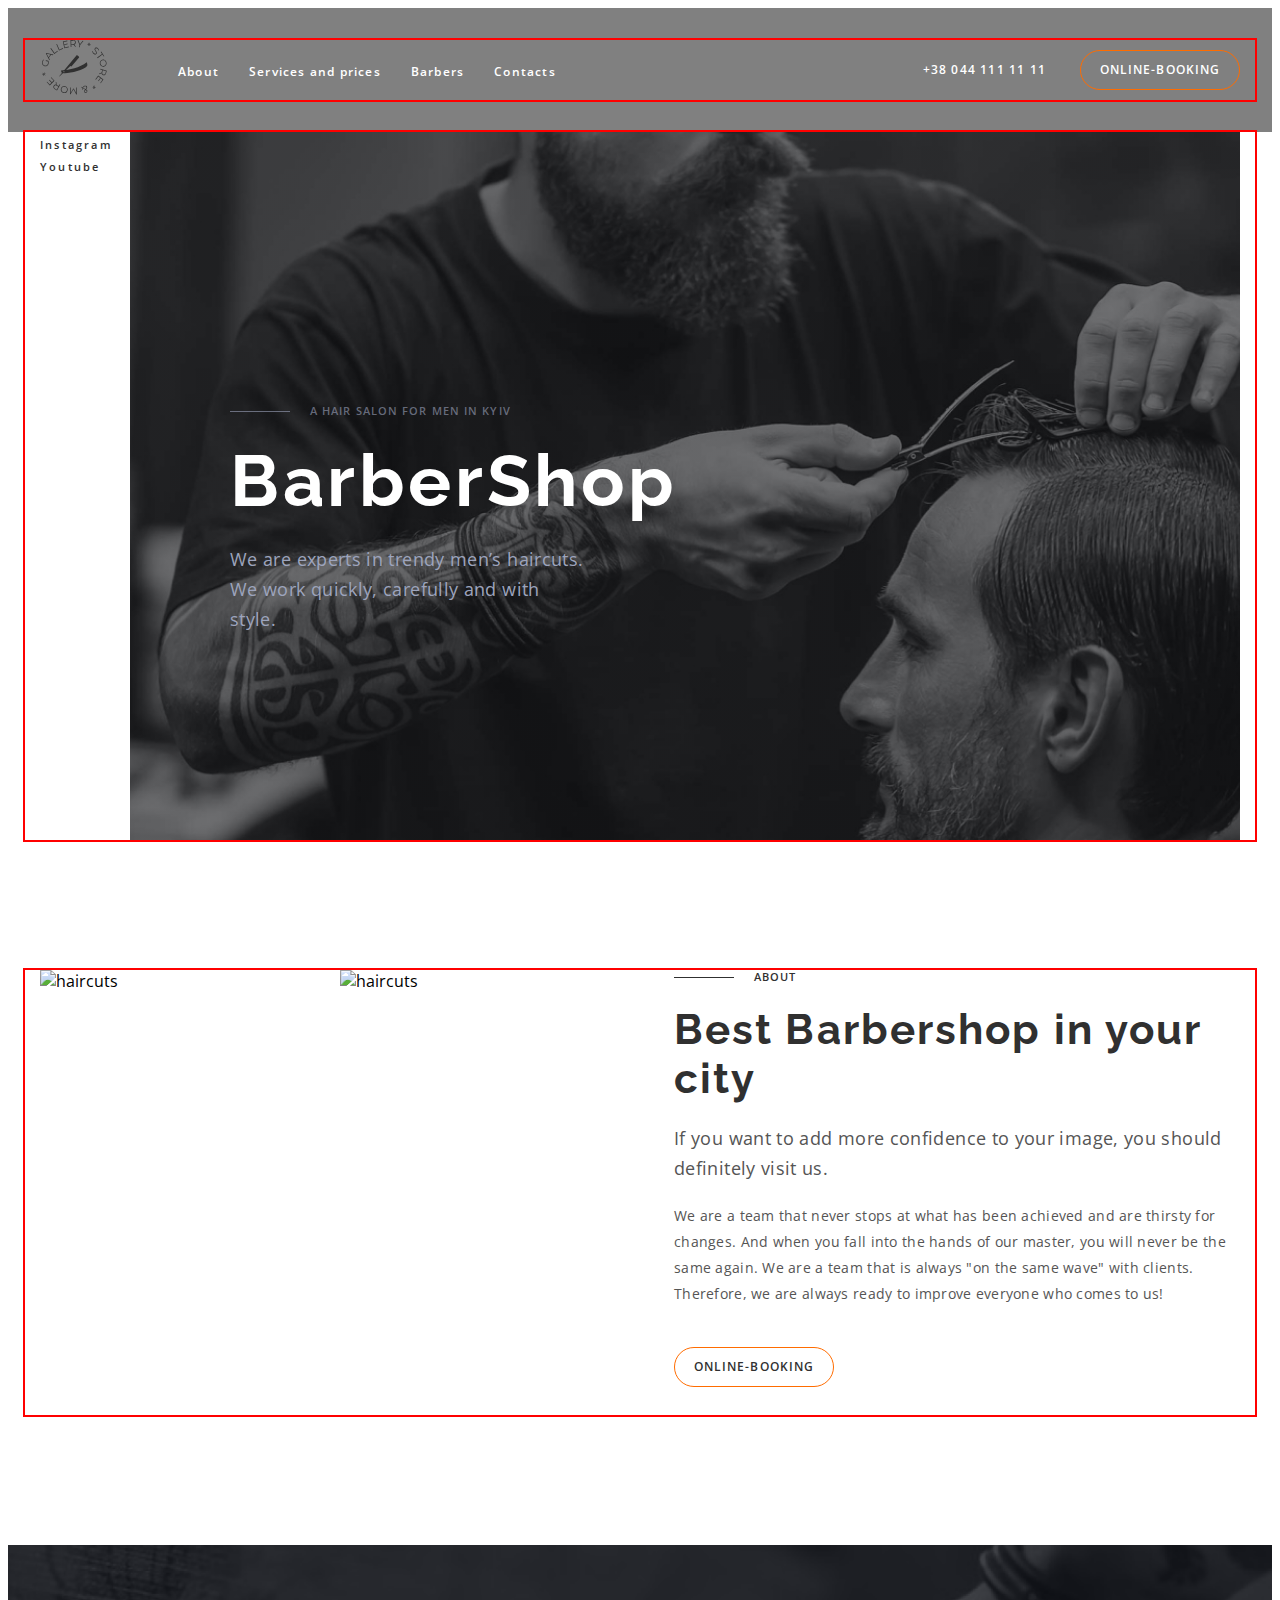
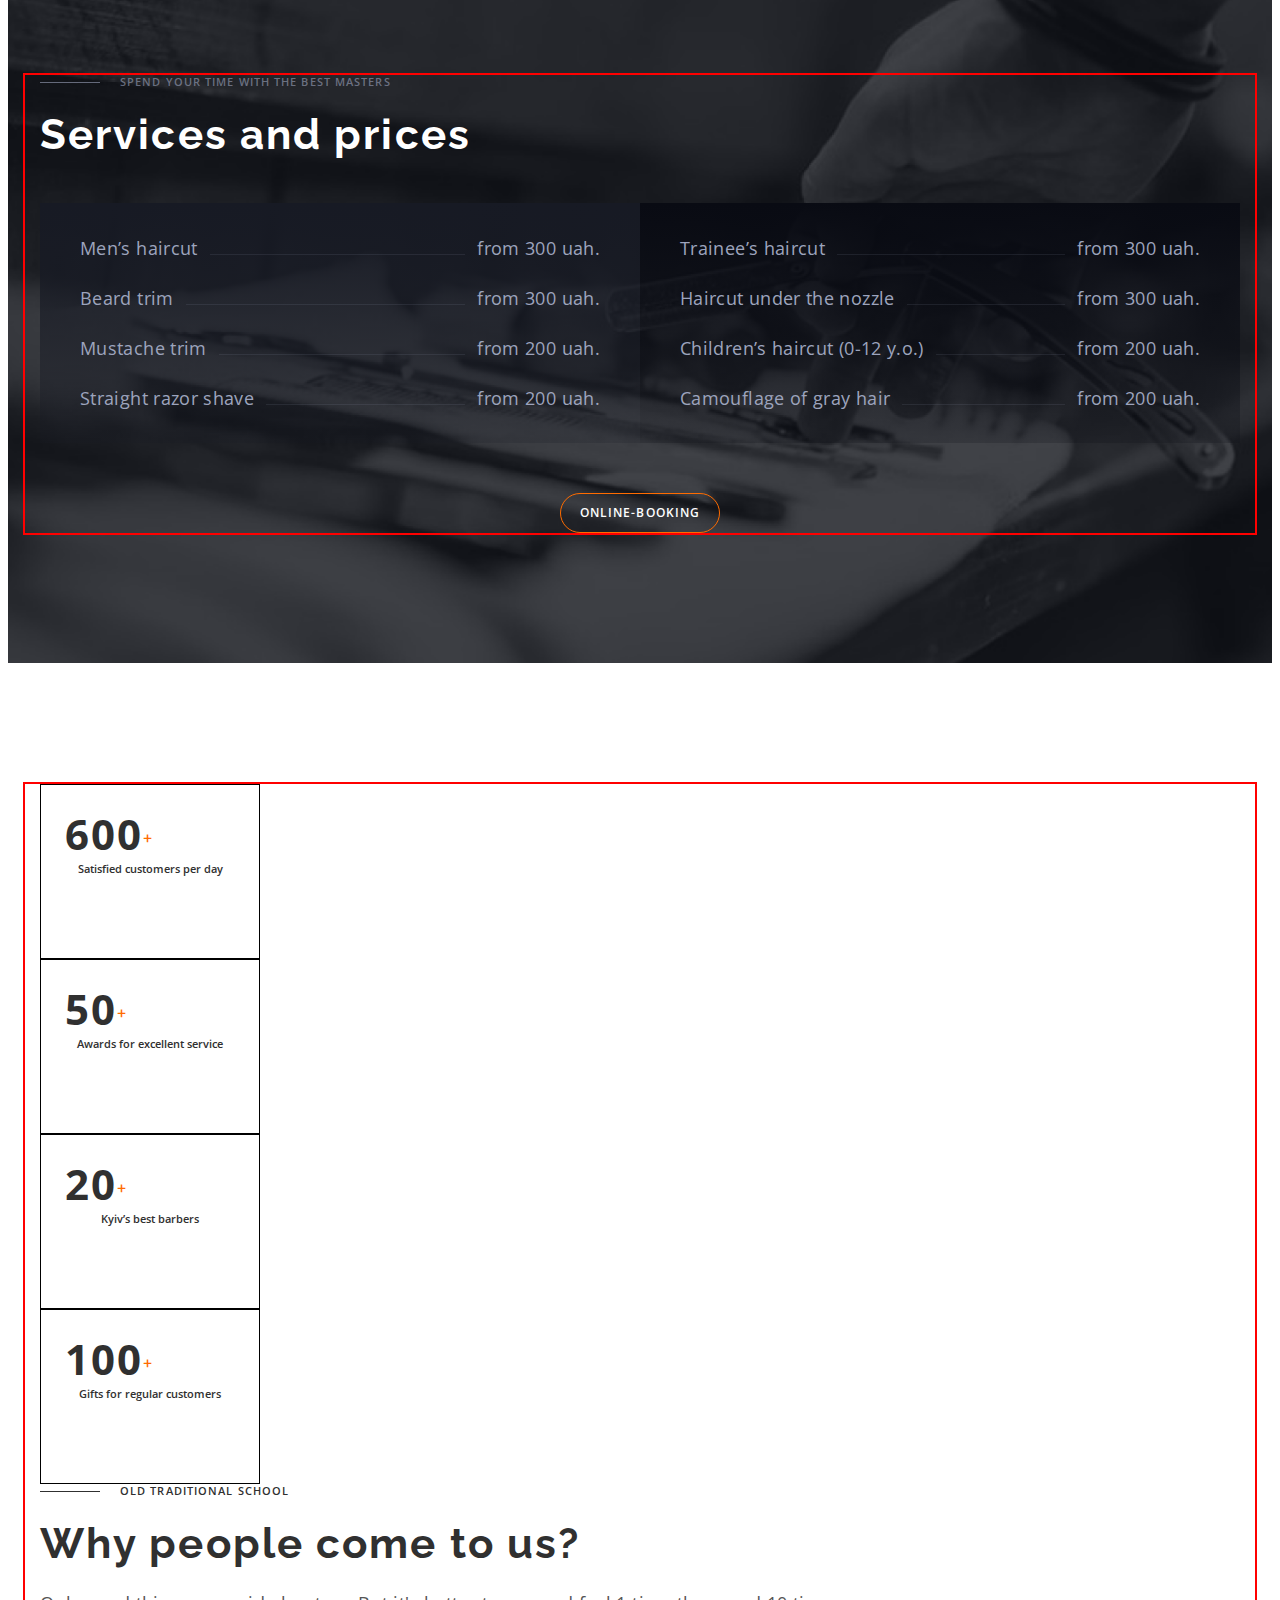
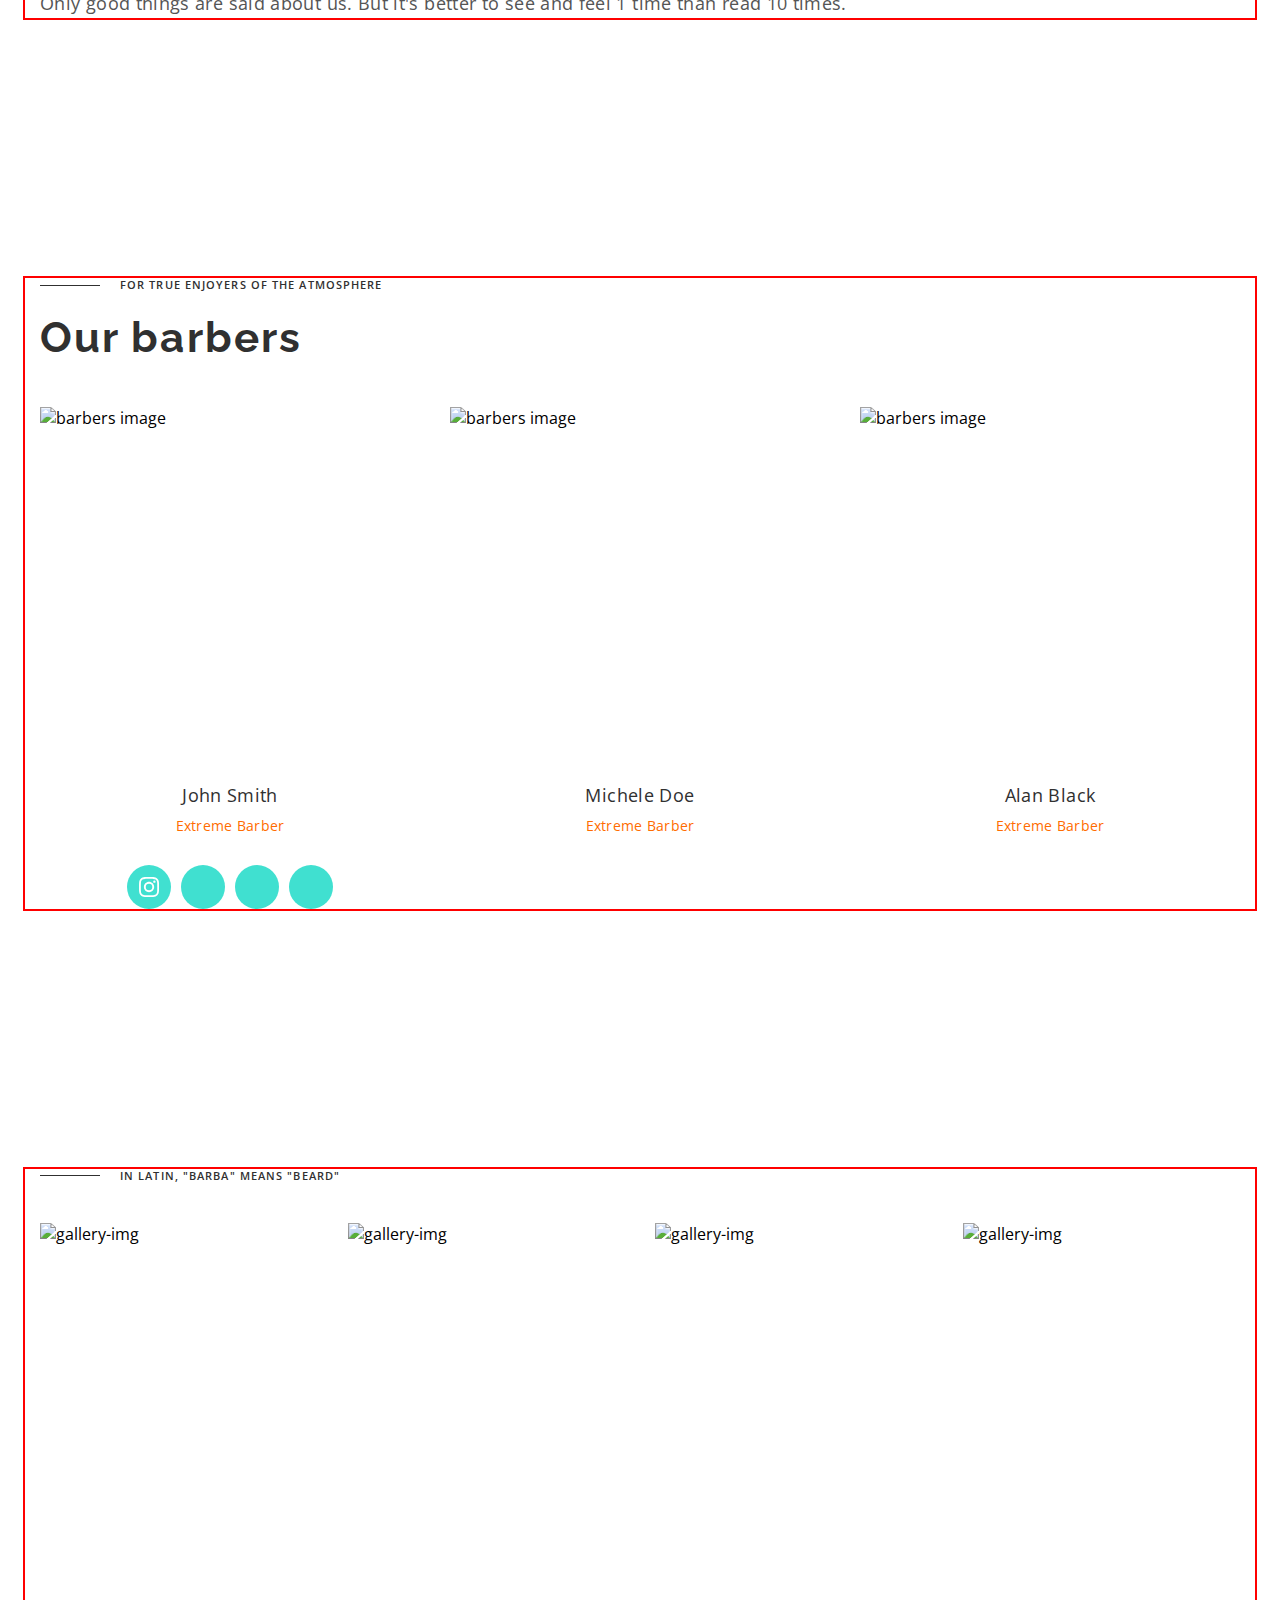
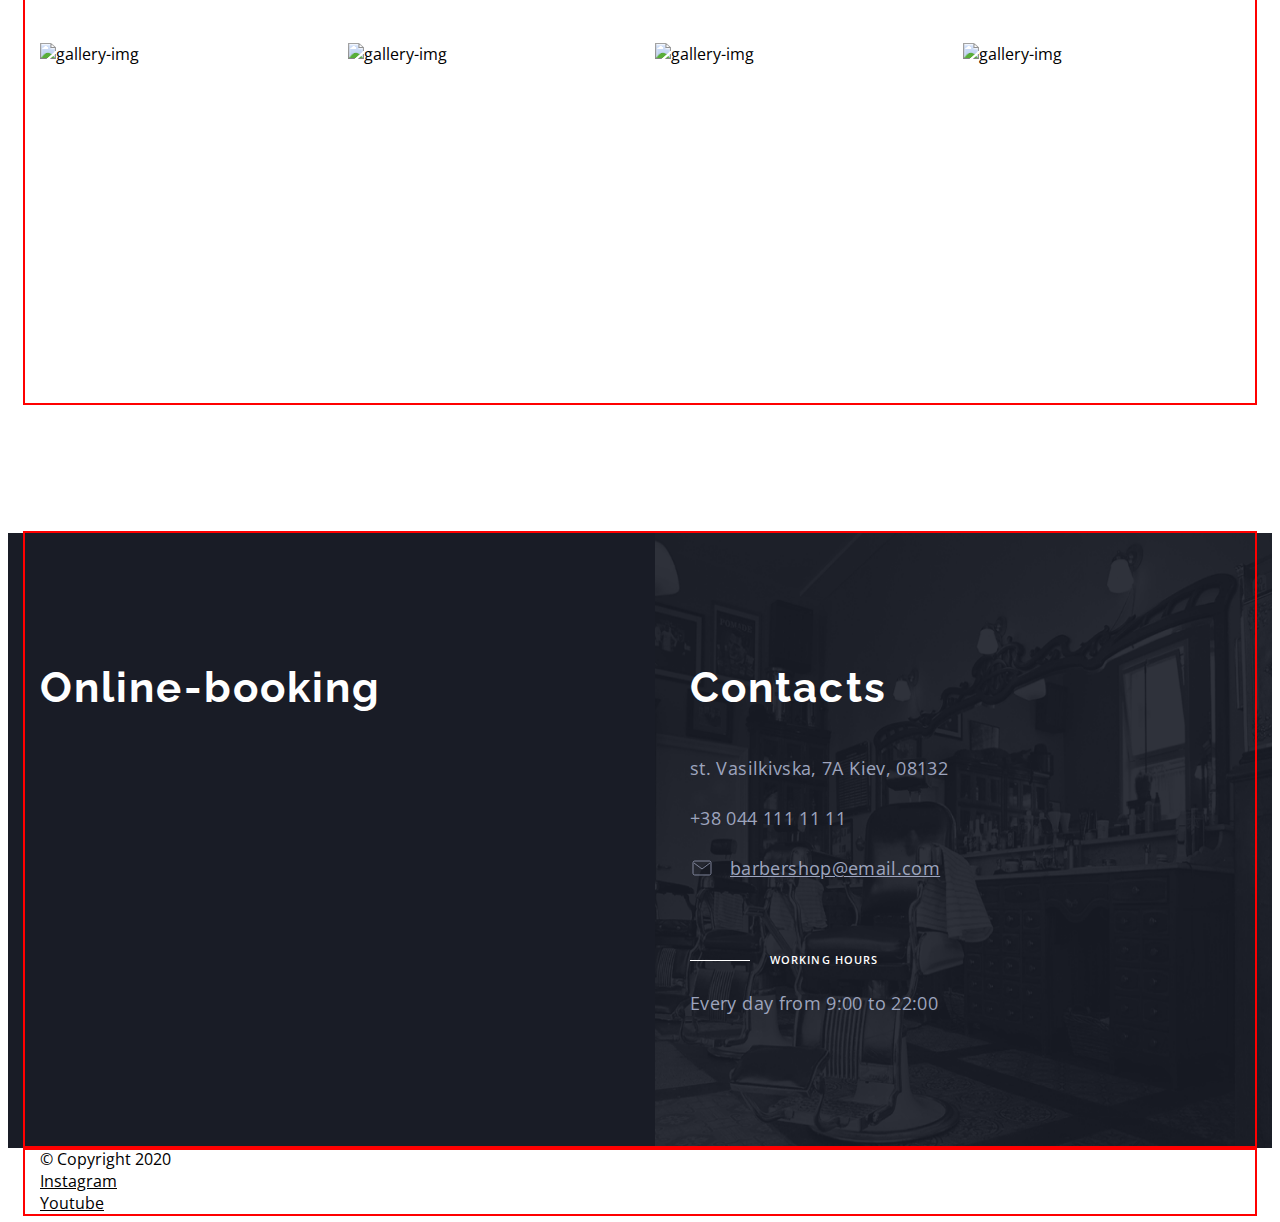
==== commit cf685095: "mod-4" ====
--- a/index.html
+++ b/index.html
@@ -338,45 +338,61 @@
           </ul>
         </div>
       </section>
-      <section>
-        <h2>Online-booking</h2>
-      </section>
-      <section class="contacts">
-        <h2 class="contacts-title title">Contacts</h2>
-        <address class="contacts-address">
-          <ul class="contacts-list list">
-            <li>
-              <a
-                href="https://goo.gl/maps/HtskVrAPcDGHSepL8"
-                target="_blank"
-                rel="noopener noreferrer nofollow"
-                >st. Vasilkivska, 7A Kiev, 08132</a
-              >
-            </li>
-            <li><a href="tel:+380441111111">+38 044 111 11 11</a></li>
-            <li>
-              <a href="mailto:barbershop@email.com">barbershop@email.com</a>
-            </li>
-          </ul>
-        </address>
-        <p>working hours</p>
-        <p>Every day from 9:00 to 22:00</p>
-      </section>
+      <div class="contact-wrap">
+        <div class="container">
+          <section class="online">
+            <h2 class="title online-title">Online-booking</h2>
+          </section>
+          <section class="contacts">
+            <h2 class="contacts-title title">Contacts</h2>
+            <address class="contacts-address">
+              <ul class="contacts-list list">
+                <li class="contacts-item">
+                  <a
+                    href="https://goo.gl/maps/HtskVrAPcDGHSepL8"
+                    class="contacts-link link"
+                    target="_blank"
+                    rel="noopener noreferrer nofollow"
+                    >st. Vasilkivska, 7A Kiev, 08132</a
+                  >
+                </li>
+                <li class="contacts-item">
+                  <a href="tel:+380441111111" class="contacts-link link"
+                    >+38 044 111 11 11</a
+                  >
+                </li>
+                <li class="contacts-item">
+                  <a href="mailto:barbershop@email.com" class="contacts-link">
+                    <svg class="contacts-icon" width="24" height="24">
+                      <use href="./img/icons.svg#icon-mail"></use>
+                    </svg>
+                    barbershop@email.com</a
+                  >
+                </li>
+              </ul>
+            </address>
+            <p class="pre-title contacts-bottom-title">working hours</p>
+            <p class="contacts-bottom-text">Every day from 9:00 to 22:00</p>
+          </section>
+        </div>
+      </div>
     </main>
-    <footer>
-      <p>&copy; Copyright 2020</p>
-      <ul>
-        <li>
-          <a href="" target="_blank" rel="noopener noreferrer nofollow"
-            >Instagram</a
-          >
-        </li>
-        <li>
-          <a href="" target="_blank" rel="noopener noreferrer nofollow"
-            >Youtube</a
-          >
-        </li>
-      </ul>
+    <footer class="footer">
+      <div class="container">
+        <p class="footer-copy">&copy; Copyright 2020</p>
+        <ul class="footer-list list">
+          <li class="footer-item">
+            <a href="" target="_blank" rel="noopener noreferrer nofollow"
+              >Instagram</a
+            >
+          </li>
+          <li class="footer-item">
+            <a href="" target="_blank" rel="noopener noreferrer nofollow"
+              >Youtube</a
+            >
+          </li>
+        </ul>
+      </div>
     </footer>
   </body>
 </html>
--- a/css/style.css
+++ b/css/style.css
@@ -79,6 +79,17 @@
   line-height: 1.36;
   letter-spacing: 0.1em;
   text-transform: uppercase;
+  display: flex;
+  align-items: center;
+}
+
+.pre-title::before {
+  content: '';
+  width: 60px;
+  height: 1px;
+  background-color: currentColor;
+  display: block;
+  margin-right: 20px;
 }
 
 .btn {
@@ -213,6 +224,7 @@
   color: rgba(157, 164, 189, 0.6);
   margin-bottom: 20px;
 }
+
 .hero-title {
   font-family: 'Raleway', sans-serif;
   font-weight: 700;
@@ -221,6 +233,8 @@
   letter-spacing: 0.05em;
   color: var(--second-title-color);
   margin-bottom: 20px;
+  display: flex;
+  align-items: baseline;
 }
 
 .hero-after-title {
@@ -277,7 +291,13 @@
 /* ------------PRICES-------------- */
 
 .prices {
-  background-color: #303030;
+  max-width: 1600px;
+  margin: 0 auto;
+  background-color: #111319;
+  background-image: url(../img/prices-bg.png), linear-gradient(#111319, #111319);
+  background-repeat: no-repeat;
+  background-size: cover;
+  background-position: center;
   padding-top: 130px;
   padding-bottom: 130px;
 }
@@ -292,19 +312,50 @@
 
 .prices-wrap {
   display: flex;
+  justify-content: space-between;
 }
 
 .prices-list {
-  border: 1px solid #ffffff;
   padding: 30px 40px;
-  width: 50%;
+  width: calc(50% - 15px);
+}
+
+.prices-list:first-child {
+  background-image: linear-gradient(
+    180deg,
+    #171a24 0%,
+    rgba(23, 26, 36, 0.2) 100%
+  );
+}
+
+.prices-list:last-child {
+  background-image: linear-gradient(
+    180deg,
+    #090b13 0%,
+    rgba(9, 11, 19, 0.2) 100%
+  );
 }
 
 .prices-item {
   display: flex;
   justify-content: space-between;
   margin-bottom: 20px;
-}
+  align-items: baseline;
+}
+
+.prices-item::before {
+  content: '';
+  flex-grow: 1;
+  height: 1px;
+  background-color: rgba(157, 164, 189, 0.12);
+  margin-left: 12px;
+  margin-right: 12px;
+}
+
+.prices-item-text:first-child {
+  order: -1;
+}
+
 .prices-item:last-child {
   margin-bottom: 0;
 }
@@ -483,8 +534,86 @@
   width: calc((100% - 90px) / 4);
 }
 
+.contact-wrap {
+  max-width: 1600px;
+  margin: 0 auto;
+  background-color: #191c26;
+  background-image: url(../img/contacts-bg.png);
+  background-repeat: no-repeat;
+  background-size: calc(50% - 15px) 100%;
+  background-position: right;
+}
+
+.contact-wrap .container {
+  display: flex;
+  justify-content: space-between;
+}
+
+/* ------------ONLINE-------------- */
+
+.online {
+  padding-top: 130px;
+  padding-bottom: 130px;
+  width: calc(50% - 15px);
+}
+
+.online-title {
+  color: var(--second-title-color);
+}
+
 /* ------------CONTACTS-------------- */
+
+.contacts {
+  padding-top: 130px;
+  padding-bottom: 130px;
+  width: calc(50% - 15px);
+  padding-left: 100px;
+}
+
+.contacts-title {
+  color: var(--second-title-color);
+  margin-bottom: 40px;
+}
 
 .contacts-address {
   font-style: normal;
-}
+  margin-bottom: 70px;
+}
+
+.contacts-item:not(:last-child) {
+  margin-bottom: 20px;
+}
+
+.contacts-link {
+  font-size: 18px;
+  line-height: 1.67;
+  letter-spacing: 0.02em;
+
+  color: #9da4bd;
+  display: flex;
+  align-items: center;
+}
+
+.contacts-link:hover {
+  color: #ffffff;
+}
+
+.contacts-bottom-title {
+  color: #ffffff;
+  margin-bottom: 20px;
+}
+
+.contacts-bottom-text {
+  font-size: 18px;
+  line-height: 1.67;
+
+  letter-spacing: 0.02em;
+
+  color: #9da4bd;
+}
+
+.contacts-icon {
+  stroke: currentColor;
+  fill: none;
+  margin-right: 16px;
+}
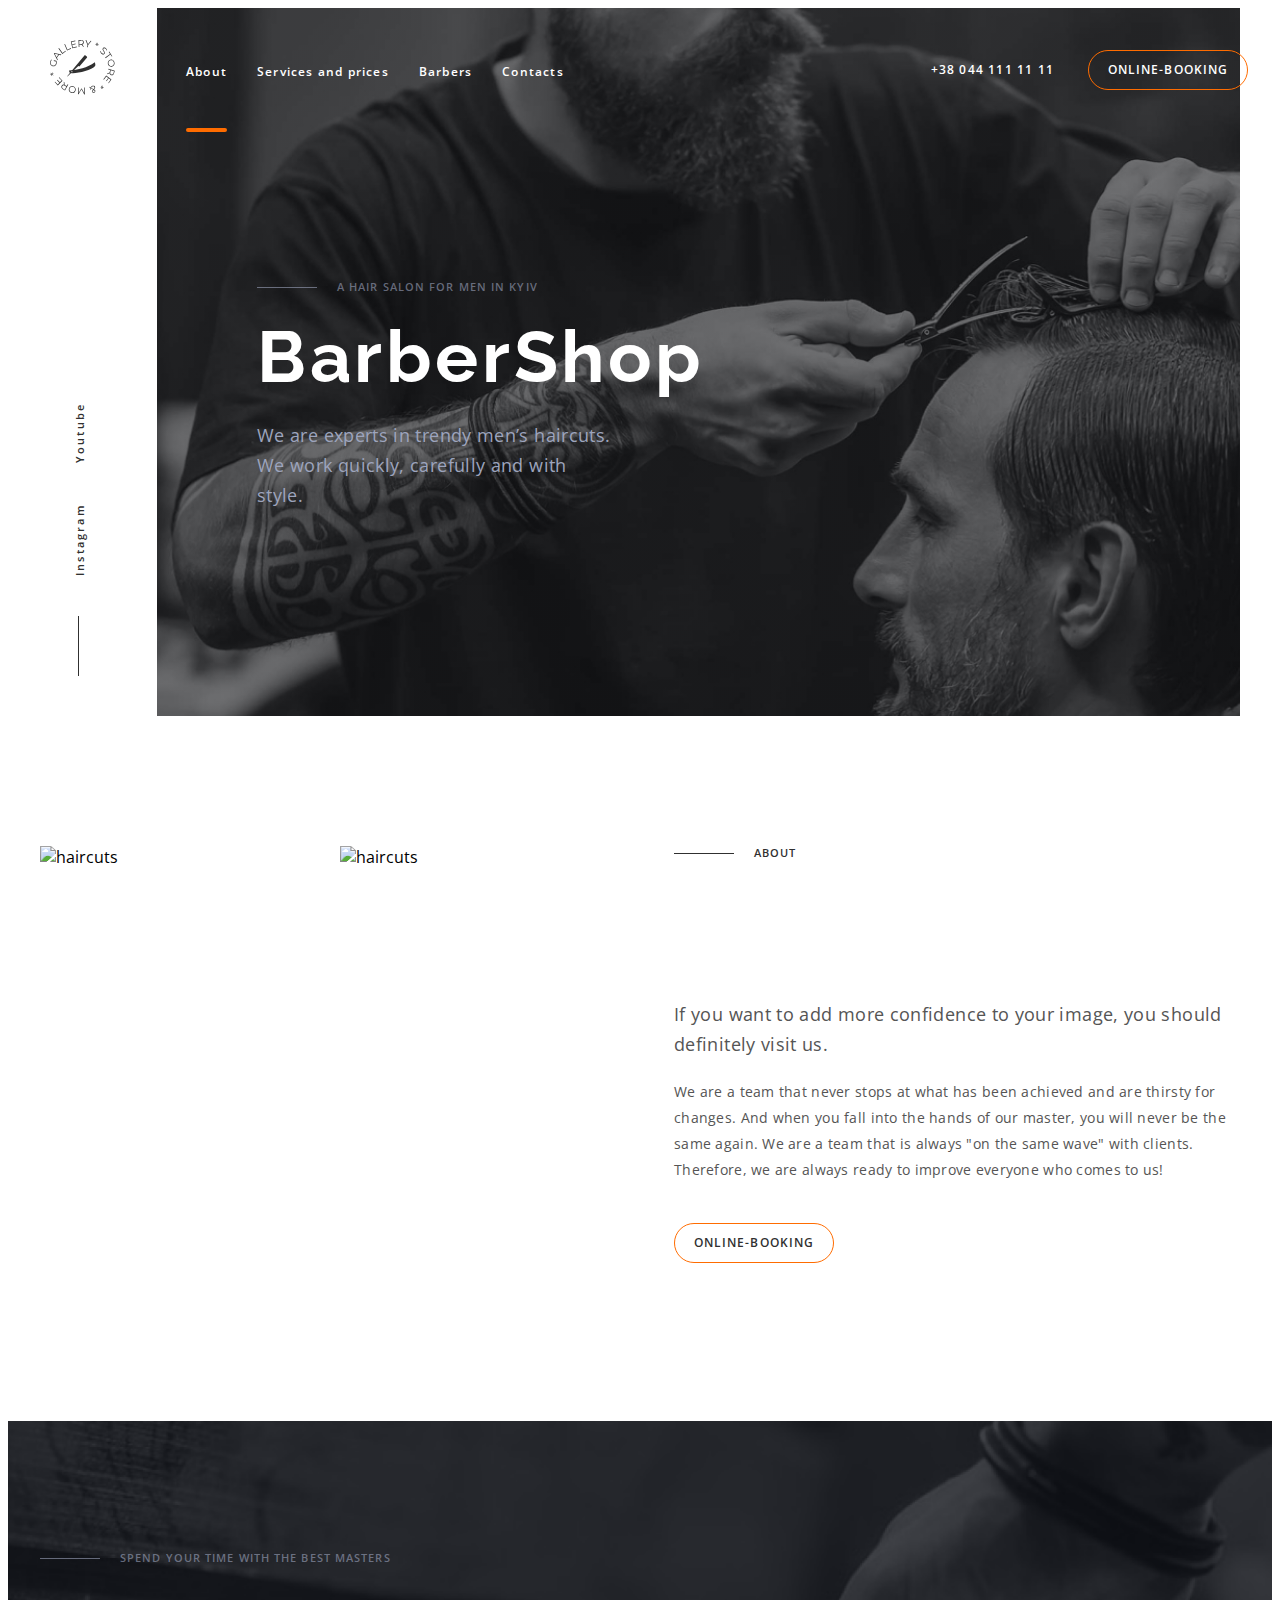
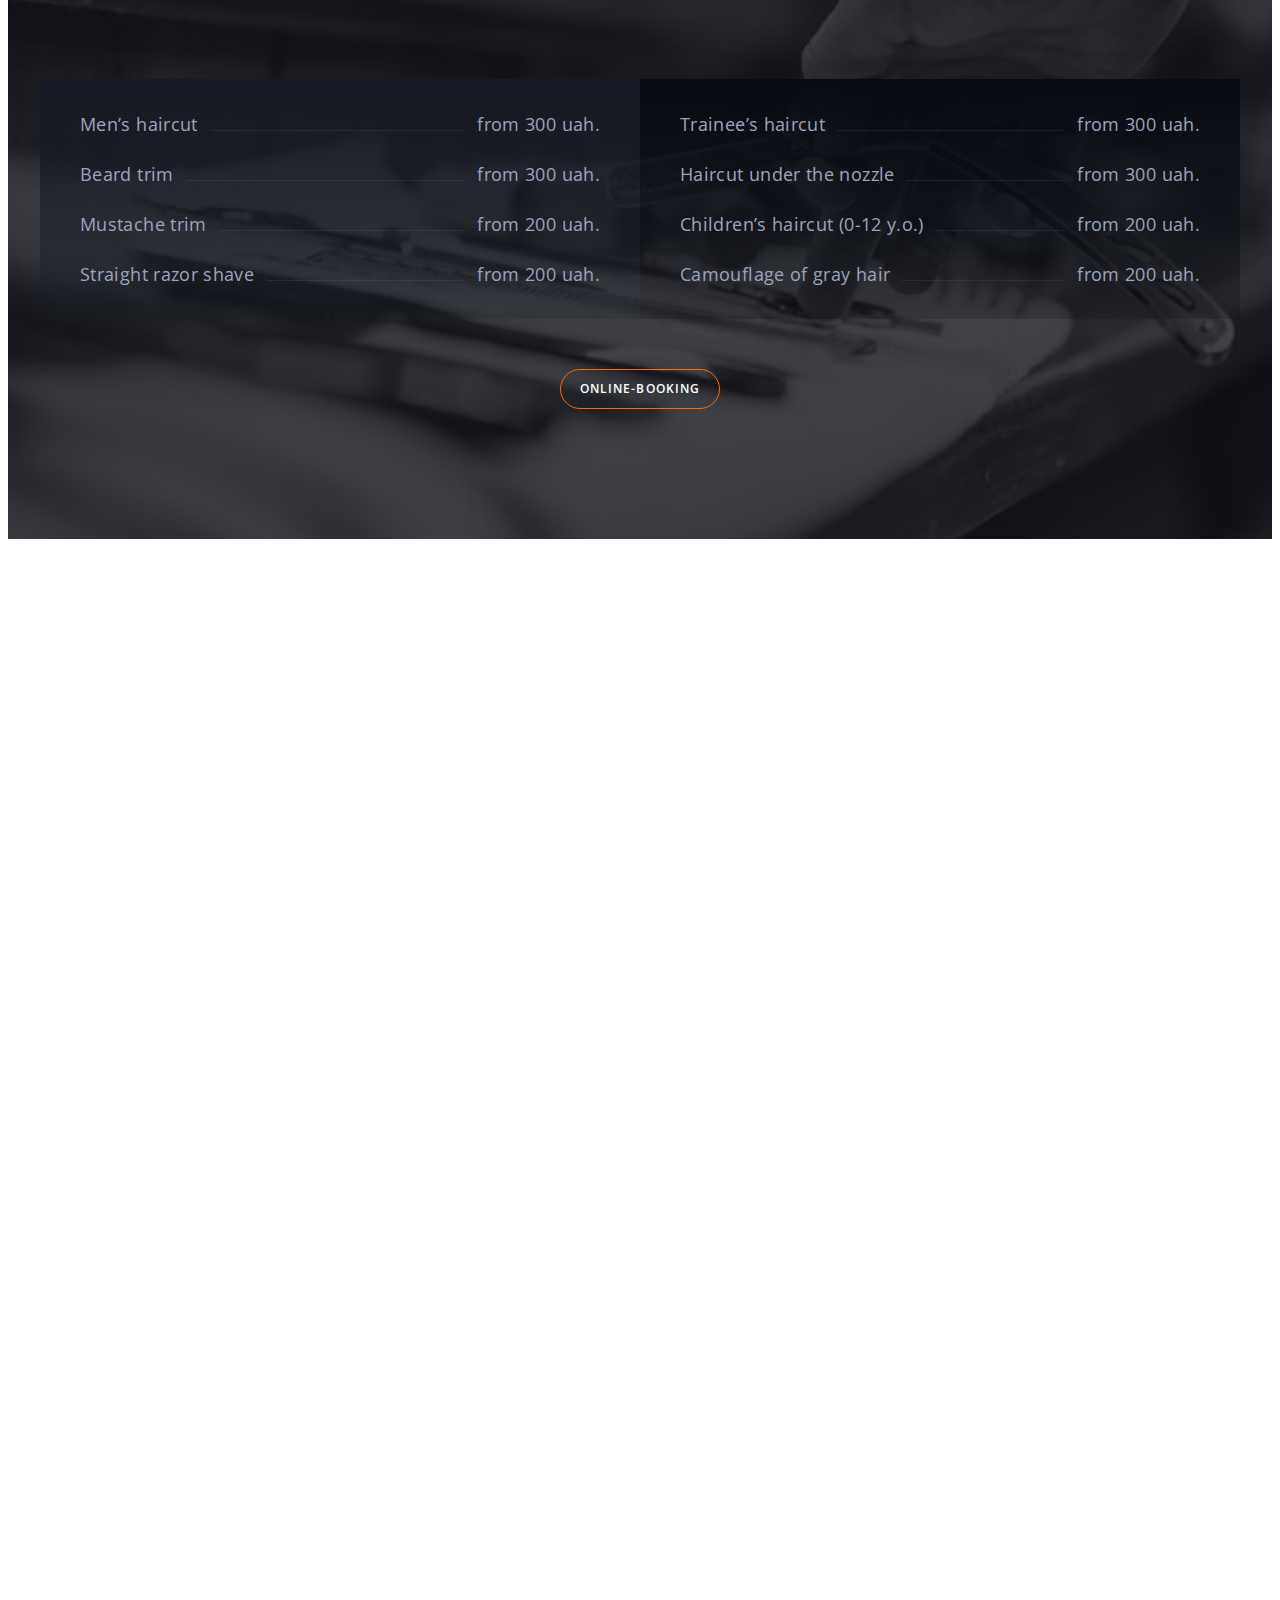
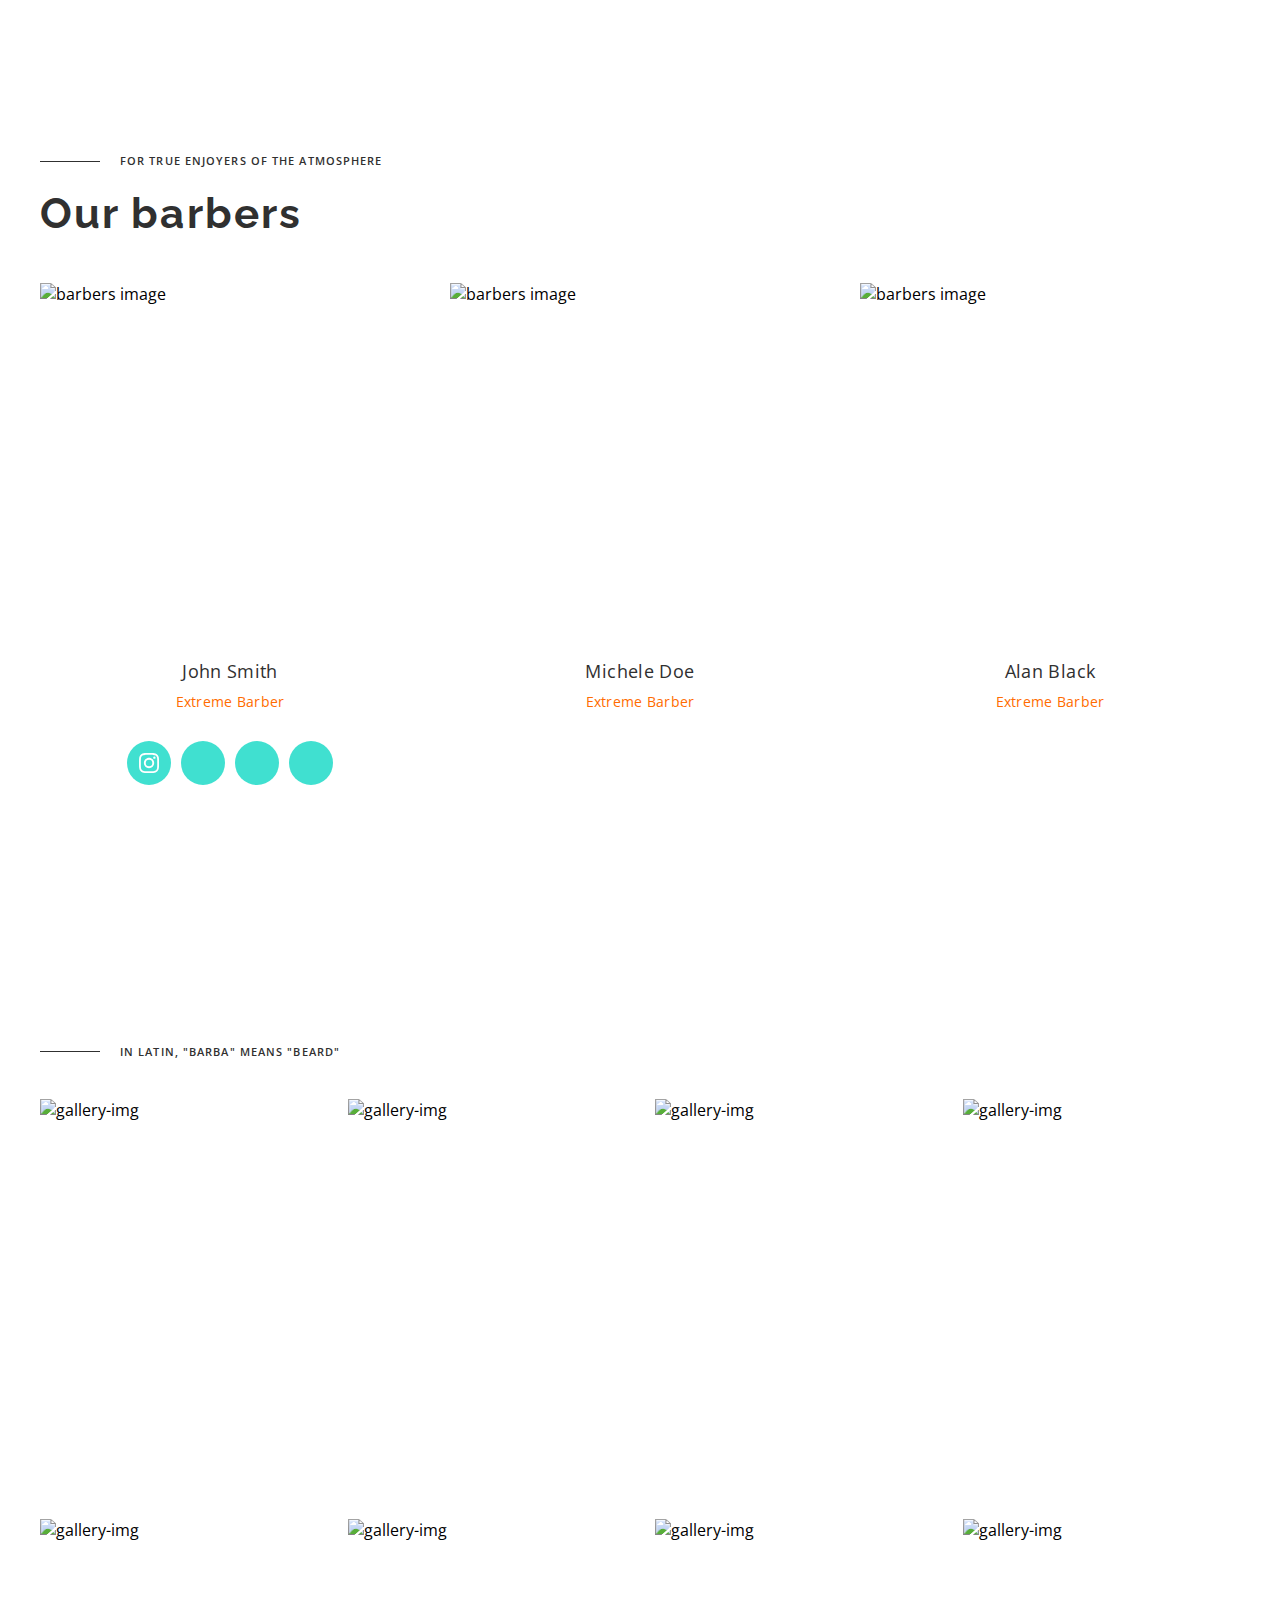
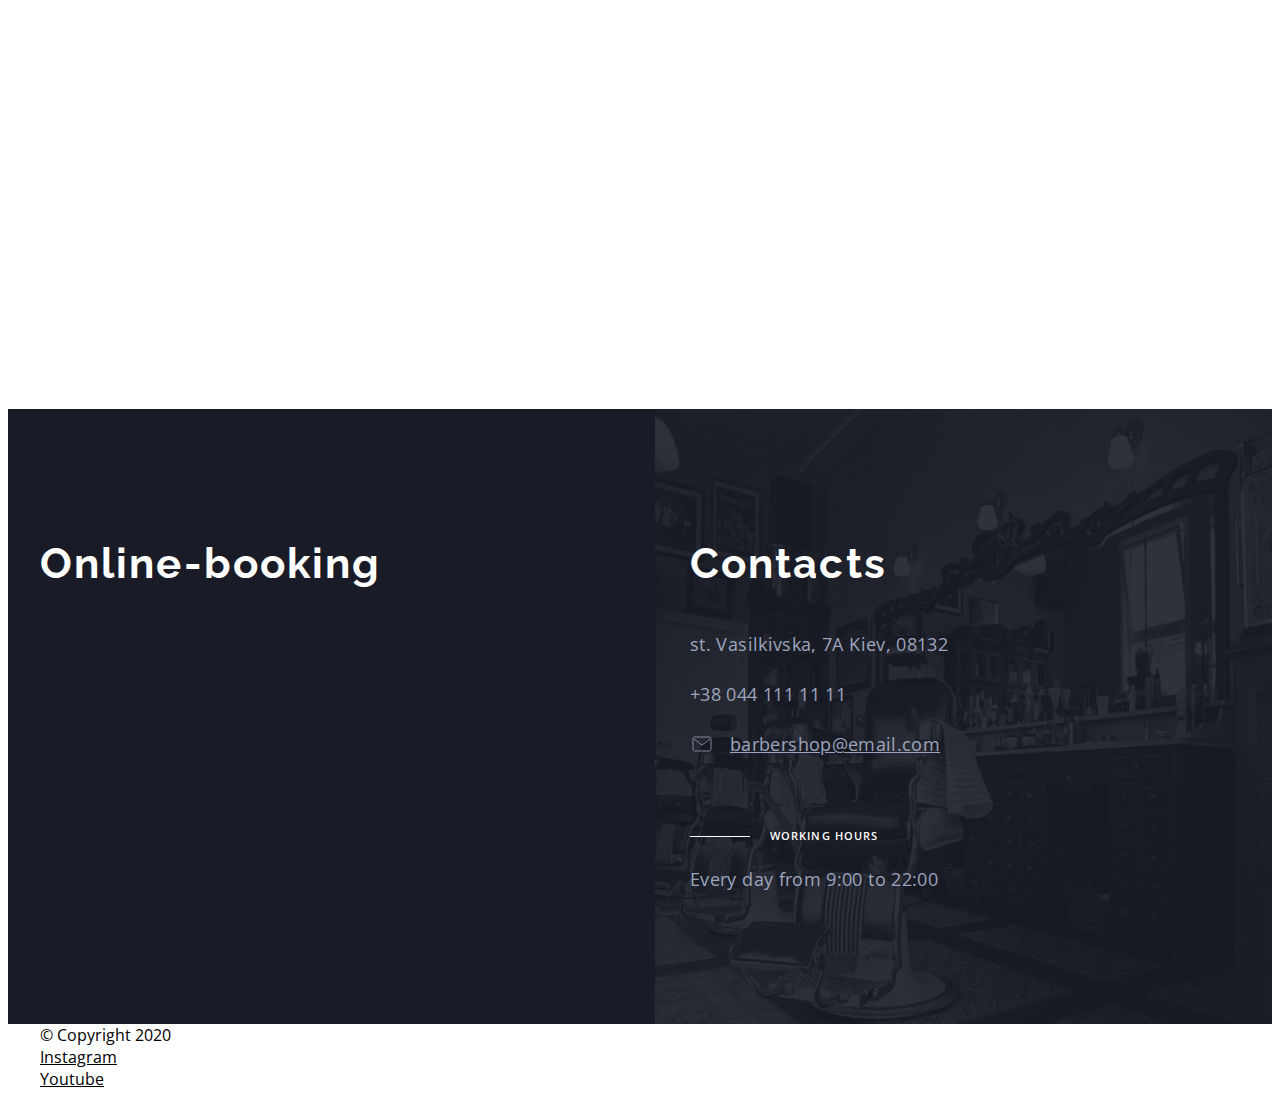
==== commit 8749b82a: "mod-5" ====
--- a/index.html
+++ b/index.html
@@ -18,12 +18,19 @@
       crossorigin="anonymous"
       referrerpolicy="no-referrer"
     />
+
+    <link
+      rel="stylesheet"
+      href="https://cdnjs.cloudflare.com/ajax/libs/animate.css/4.1.1/animate.min.css"
+    />
+    <link href="https://unpkg.com/aos@2.3.1/dist/aos.css" rel="stylesheet" />
+
     <link rel="stylesheet" href="./css/style.css" />
   </head>
   <body>
     <header class="header">
       <div class="container header-container">
-        <a href="" class="header-logo">
+        <a href="" class="header-logo animate__animated animate__rubberBand">
           <svg class="header-logo-icon" width="68" height="55">
             <use href="./img/icons.svg#icon-logo"></use>
           </svg>
@@ -31,7 +38,7 @@
         <nav class="header-nav">
           <ul class="header-list list">
             <li class="header-item">
-              <a href="https://www.google.com/" class="header-link link"
+              <a href="https://www.google.com/" class="header-link link current"
                 >About</a
               >
             </li>
@@ -54,33 +61,38 @@
           <a href="tel:+380441111111" class="header-tel link"
             >+38 044 111 11 11</a
           >
-          <button type="button" class="header-btn btn">Online-booking</button>
+          <button type="button" class="header-btn btn" data-modal-open>
+            Online-booking
+          </button>
         </div>
       </div>
     </header>
     <main>
       <section class="hero">
         <div class="container">
-          <ul class="hero-list list">
-            <li class="hero-item">
-              <a
-                href=""
-                target="_blank"
-                rel="noopener noreferrer nofollow"
-                class="hero-link link"
-                >Instagram</a
-              >
-            </li>
-            <li class="hero-item">
-              <a
-                href=""
-                target="_blank"
-                rel="noopener noreferrer nofollow"
-                class="hero-link link"
-                >Youtube</a
-              >
-            </li>
-          </ul>
+          <div class="hero-soc">
+            <ul class="hero-list list">
+              <li class="hero-item">
+                <a
+                  href=""
+                  target="_blank"
+                  rel="noopener noreferrer nofollow"
+                  class="hero-link link"
+                  >Instagram</a
+                >
+              </li>
+              <li class="hero-item">
+                <a
+                  href=""
+                  target="_blank"
+                  rel="noopener noreferrer nofollow"
+                  class="hero-link link"
+                  >Youtube</a
+                >
+              </li>
+            </ul>
+          </div>
+
           <div class="hero-content">
             <p class="hero-pre-title pre-title">A hair salon for men in Kyiv</p>
             <h1 class="hero-title">BarberShop</h1>
@@ -113,7 +125,9 @@
           </ul>
           <div class="about-content">
             <p class="about-pre-title pre-title">About</p>
-            <h2 class="about-title title">Best Barbershop in your city</h2>
+            <h2 class="about-title title" data-aos="flip-down">
+              Best Barbershop in your city
+            </h2>
             <p class="about-after-title">
               If you want to add more confidence to your image, you should
               definitely visit us.
@@ -134,7 +148,9 @@
           <p class="prices-pre-title pre-title">
             spend your time with the best masters
           </p>
-          <h2 class="prices-title title">Services and prices</h2>
+          <h2 class="prices-title title" data-aos="zoom-in-up">
+            Services and prices
+          </h2>
           <div class="prices-wrap">
             <ul class="prices-list list">
               <li class="prices-item">
@@ -177,7 +193,7 @@
           <button type="button" class="prices-btn btn">Online-booking</button>
         </div>
       </section>
-      <section class="benefits">
+      <section class="benefits" data-aos="flip-down">
         <div class="container">
           <ul class="benefits-list list">
             <li class="benefits-item">
@@ -213,12 +229,21 @@
           <h2 class="barbers-title title">Our barbers</h2>
           <ul class="barbers-list list">
             <li class="barbers-item">
-              <img
-                src="./img/barbers-img-1.jpeg"
-                alt="barbers image"
-                width="370"
-                height="346"
-              />
+              <div class="barbers-top-wrap">
+                <img
+                  src="./img/barbers-img-1.jpeg"
+                  alt="barbers image"
+                  width="370"
+                  height="346"
+                />
+                <p class="barbers-top-text">
+                  Lorem, ipsum dolor sit amet consectetur adipisicing elit.
+                  Nobis iusto veniam necessitatibus accusantium saepe velit, ut
+                  animi nemo quo, autem nulla esse itaque alias. Praesentium
+                  commodi tempore incidunt illo tempora! Lorem, ipsum dolor sit
+                </p>
+              </div>
+
               <h3 class="barbers-item-title">John Smith</h3>
               <p class="barbers-item-text">Extreme Barber</p>
               <ul class="barbers-soc list">
@@ -394,5 +419,13 @@
         </ul>
       </div>
     </footer>
+    <div class="backdrop is-hidden" data-modal>
+      <div class="modal">
+        <button type="button" class="modal-close" data-modal-close>X</button>
+      </div>
+    </div>
+    <script src="https://unpkg.com/aos@2.3.1/dist/aos.js"></script>
+    <script></script>
+    <script src="./js/modal.js"></script>
   </body>
 </html>
--- a/css/style.css
+++ b/css/style.css
@@ -57,7 +57,6 @@
   margin-right: auto;
   padding-left: 15px;
   padding-right: 15px;
-  outline: 2px solid red;
 }
 
 .visually-hidden {
@@ -104,6 +103,7 @@
   border: 1px solid #ff6c00;
   border-radius: 25px;
   background-color: transparent;
+  transition: background-color 300ms linear, color 300ms linear;
 }
 
 .btn:hover,
@@ -123,7 +123,8 @@
 /* ------------HEADER-------------- */
 
 .header {
-  background-color: gray;
+  position: absolute;
+  width: 100%;
   padding-top: 32px;
   padding-bottom: 32px;
 }
@@ -156,11 +157,27 @@
   line-height: 1.33;
   letter-spacing: 0.1em;
   color: #ffffff;
+  transition: color 300ms linear;
 }
 
 .header-link:hover,
 .header-link:focus {
   color: #ff6c00;
+}
+
+.current {
+  position: relative;
+}
+
+.current::after {
+  position: absolute;
+  content: '';
+  width: 100%;
+  height: 4px;
+  border-radius: 3px;
+  left: 0;
+  background-color: #ff6c00;
+  bottom: -52px;
 }
 
 /* .header-tel {
@@ -189,8 +206,27 @@
   display: flex;
 }
 
+.hero-soc {
+  width: 90px;
+  display: flex;
+  align-items: flex-end;
+  padding-left: 27px;
+  padding-bottom: 40px;
+}
+
 .hero-list {
-  width: 90px;
+  display: flex;
+  transform: rotate(-90deg) translatey(100%);
+  transform-origin: bottom left;
+  align-items: center;
+  gap: 40px;
+}
+
+.hero-list::before {
+  content: '';
+  width: 60px;
+  height: 1px;
+  background-color: #303030;
 }
 
 .hero-link {
@@ -474,6 +510,30 @@
   width: calc((100% - 60px) / 3);
 }
 
+.barbers-item:hover .barbers-top-text {
+  transform: translateY(0%);
+}
+
+.barbers-top-wrap {
+  position: relative;
+  overflow: hidden;
+}
+
+.barbers-top-text {
+  position: absolute;
+  top: 0;
+  left: 0;
+  height: 100%;
+  color: #ffffff;
+  font-weight: 600;
+  line-height: 1.6;
+  padding: 40px;
+  background-color: rgba(255, 106, 0, 0.588);
+  transform: translateY(100%);
+  transition: transform 300ms linear;
+  overflow: auto;
+}
+
 .barbers-soc {
   display: flex;
   justify-content: center;
@@ -488,25 +548,26 @@
   display: flex;
   align-items: center;
   justify-content: center;
+  transition: background-color 300ms linear;
+}
+
+.barbers-soc-icon {
   fill: #ffffff;
-}
-
-/* .barbers-soc-icon {
-  fill: currentColor;
+  transition: fill 300ms linear;
+}
+
+/* .barbers-soc-link:hover {
+  background-color: tomato;
+  color: teal;
 } */
 
 .barbers-soc-link:hover {
   background-color: tomato;
+}
+
+.barbers-soc-link:hover .barbers-soc-icon {
   fill: teal;
 }
-
-/* .barbers-soc-link:hover {
-  background-color: tomato;
-}
-
-.barbers-soc-link:hover .barbers-soc-icon{
-  fill: teal;
-} */
 
 /* ------------GALLERY-------------- */
 
@@ -617,3 +678,45 @@
   fill: none;
   margin-right: 16px;
 }
+
+.backdrop {
+  position: fixed;
+  top: 0;
+  width: 100vw;
+  height: 100vh;
+  background-color: rgba(48, 48, 48, 0.599);
+  transition: opacity 300ms linear, visibility 300ms linear;
+}
+
+.backdrop.is-hidden .modal {
+  transform: translate(-50%, -50%) scale(0) rotate(360deg);
+}
+
+.modal {
+  background-color: #ffffff;
+  border-radius: 5px;
+  width: 500px;
+  min-height: 500px;
+  position: absolute;
+  top: 50%;
+  left: 50%;
+  transform: translate(-50%, -50%);
+  transition: transform 300ms linear;
+}
+
+.modal-close {
+  position: absolute;
+  right: 10px;
+  top: 10px;
+  width: 30px;
+  height: 30px;
+  border: 1px solid #999999;
+  border-radius: 50%;
+  background-color: transparent;
+}
+
+.is-hidden {
+  opacity: 0;
+  visibility: hidden;
+  pointer-events: none;
+}
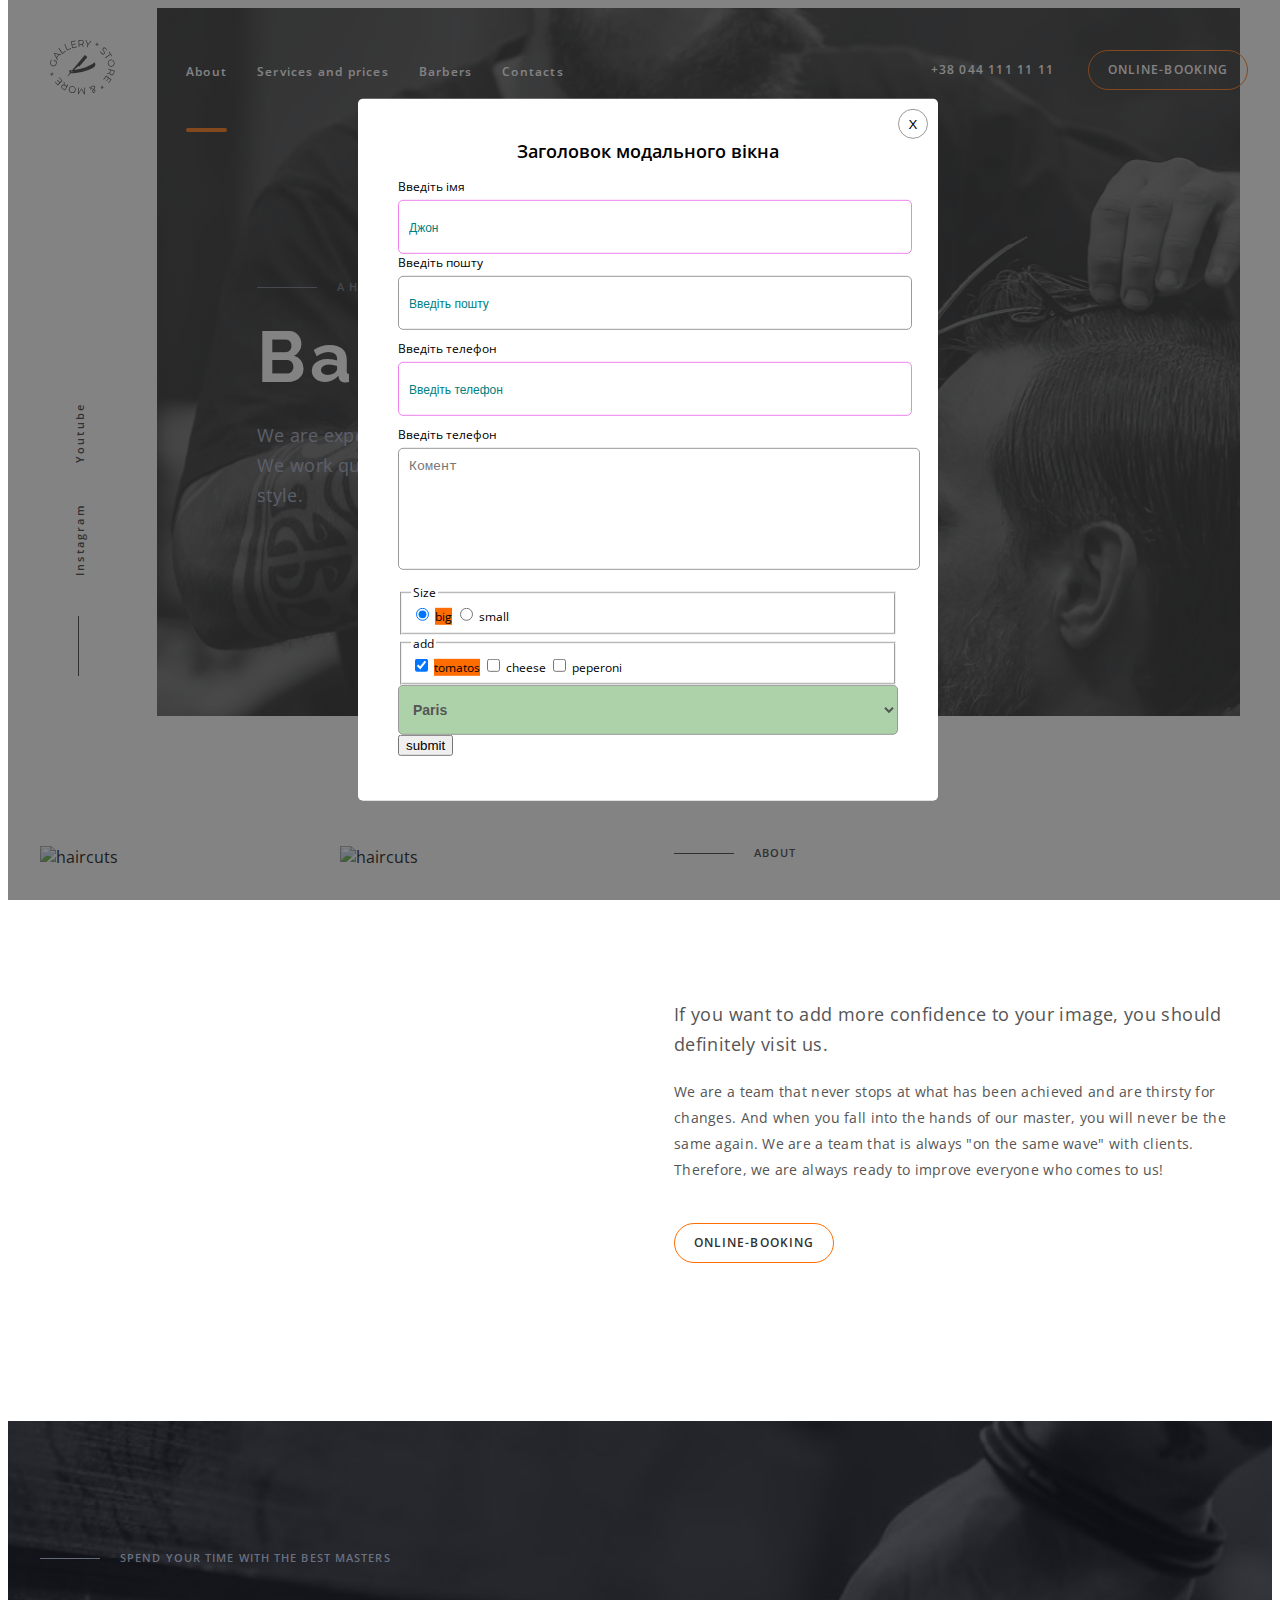
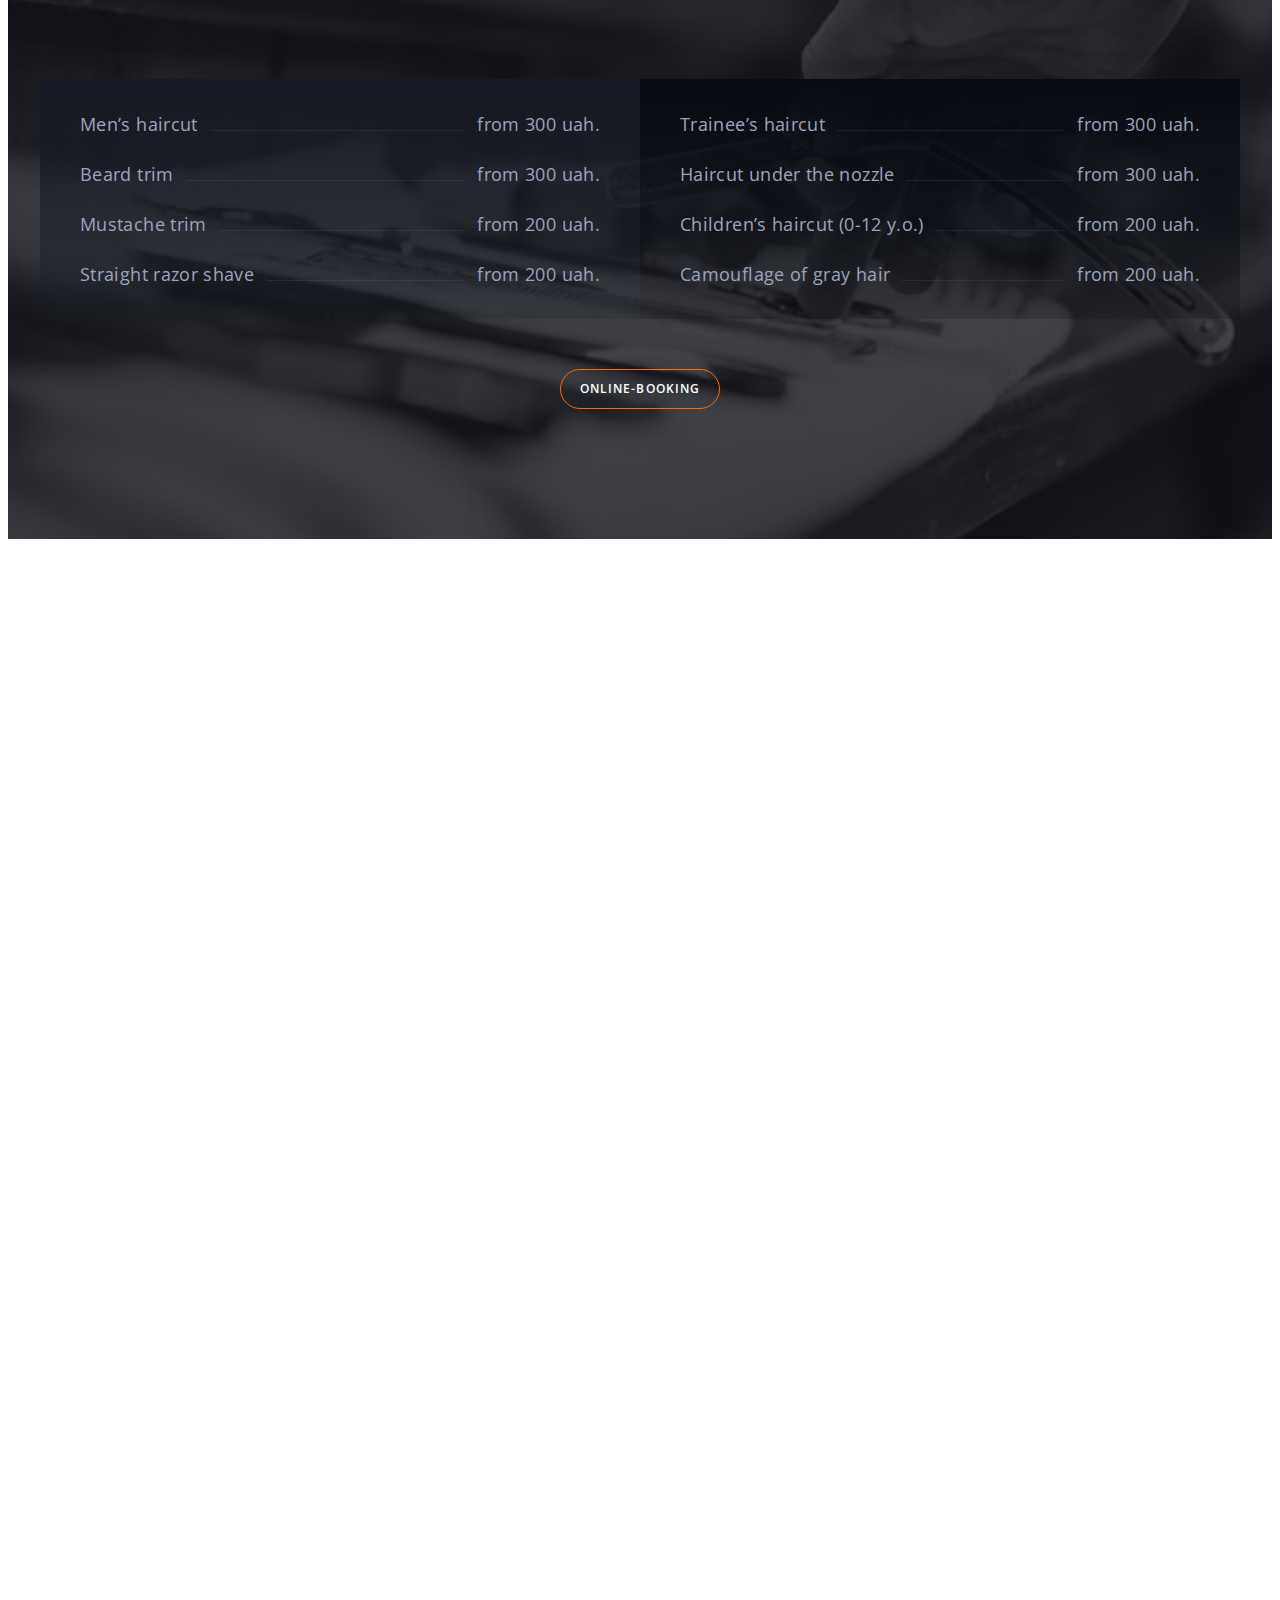
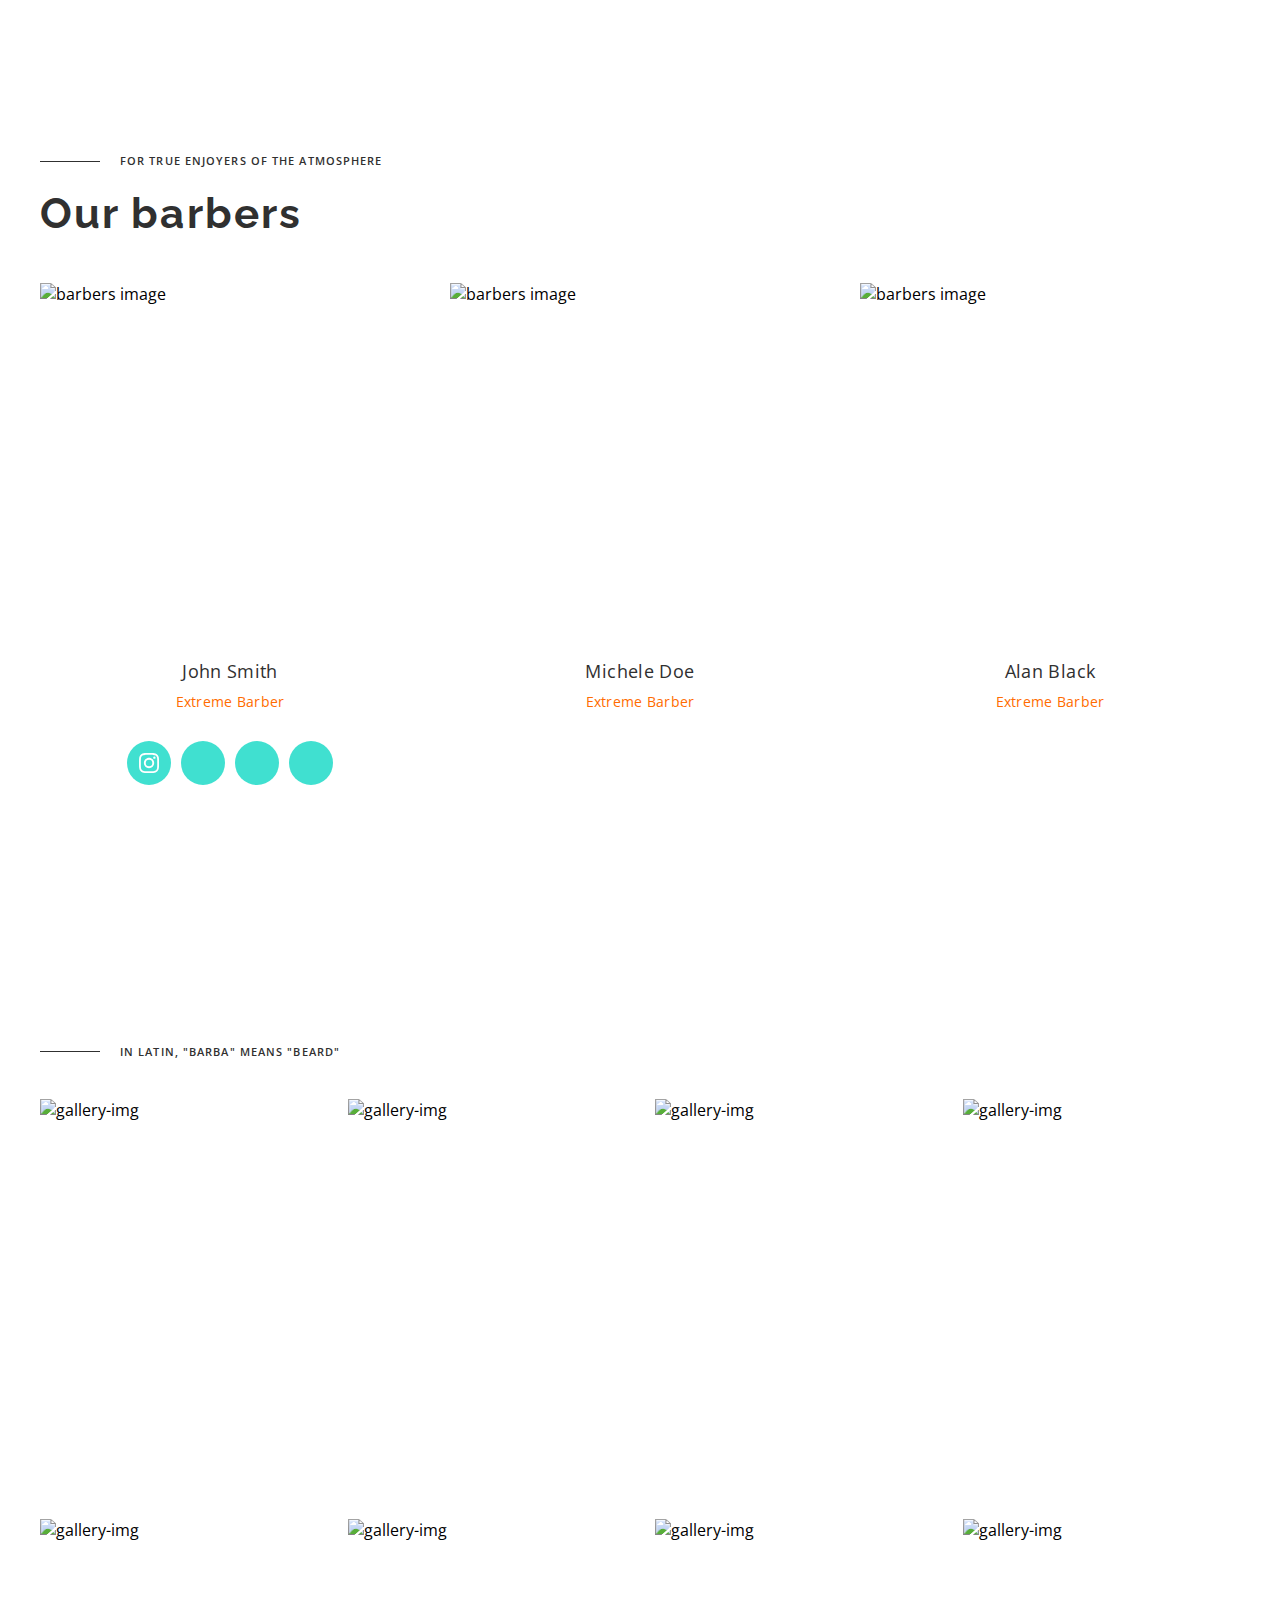
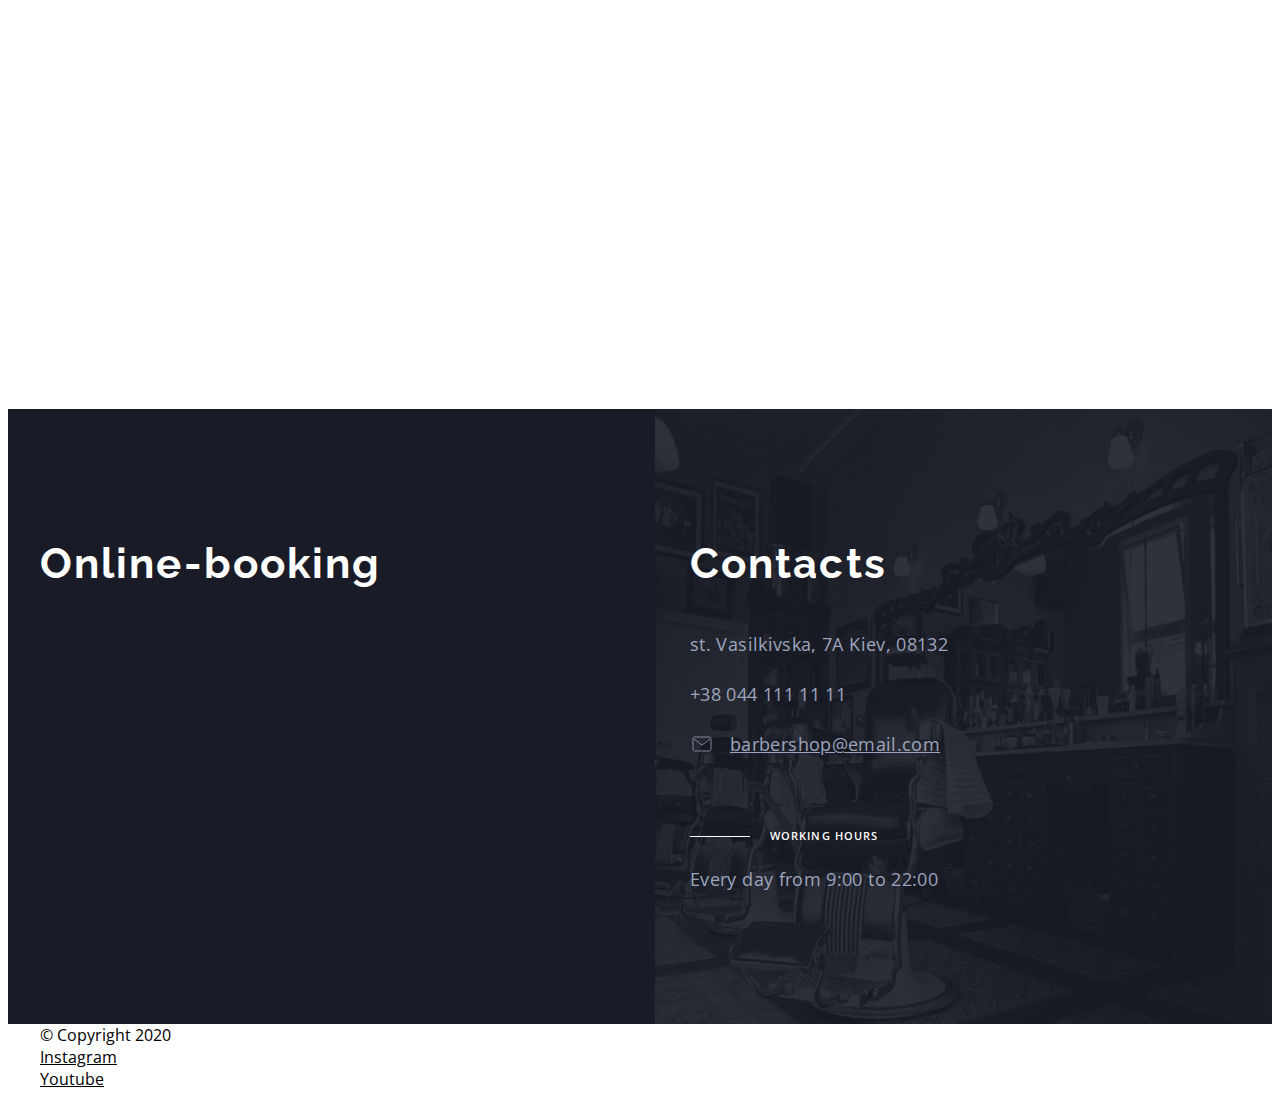
==== commit a7573dc0: "mod-6" ====
--- a/index.html
+++ b/index.html
@@ -419,9 +419,82 @@
         </ul>
       </div>
     </footer>
-    <div class="backdrop is-hidden" data-modal>
+    <div class="backdrop" data-modal>
       <div class="modal">
         <button type="button" class="modal-close" data-modal-close>X</button>
+        <p class="modal-title">Заголовок модального вікна</p>
+        <form class="modal-form">
+          <label class="modal-label">
+            <span>Введіть імя</span>
+            <input
+              type="text"
+              class="modal-input"
+              name="user-name"
+              placeholder="Джон"
+              required
+            />
+          </label>
+          <div class="modal-field">
+            <label class="modal-form" for="user-email">Введіть пошту</label>
+            <input
+              type="email"
+              class="modal-input"
+              name="user-email"
+              placeholder="Введіть пошту"
+              id="user-email"
+            />
+          </div>
+          <div class="modal-field">
+            <label class="modal-form" for="user-tel">Введіть телефон</label>
+            <input
+              type="tel"
+              class="modal-input"
+              placeholder="Введіть телефон"
+              name="user-tel"
+              id="user-tel"
+              required
+              value=""
+              title="+380 (96) 111-11-11"
+            />
+          </div>
+          <div class="modal-field">
+            <label class="modal-form" for="user-text">Введіть телефон</label>
+            <textarea
+              name="user-text"
+              id="user-text"
+              placeholder="Комент"
+              class="modal-text"
+            ></textarea>
+          </div>
+          <fieldset>
+            <legend>Size</legend>
+            <input type="radio" name="size" id="big" value="big" checked />
+            <label for="big">big</label>
+            <input type="radio" name="size" id="small" value="small" />
+            <label for="small">small</label>
+          </fieldset>
+          <fieldset>
+            <legend>add</legend>
+            <input
+              type="checkbox"
+              name="add"
+              id="tomatos"
+              value="tomatos"
+              checked
+            />
+            <label for="tomatos">tomatos</label>
+            <input type="checkbox" name="add" id="cheese" value="cheese" />
+            <label for="cheese">cheese</label>
+            <input type="checkbox" name="add" id="peperoni" value="peperoni" />
+            <label for="peperoni">peperoni</label>
+          </fieldset>
+          <select name="city" id="city" class="modal-input">
+            <option value="London">London</option>
+            <option value="Paris" selected>Paris</option>
+            <option value="Novyi Rozdil">Novyi Rozdil</option>
+          </select>
+          <button type="submit">submit</button>
+        </form>
       </div>
     </div>
     <script src="https://unpkg.com/aos@2.3.1/dist/aos.js"></script>
--- a/css/style.css
+++ b/css/style.css
@@ -702,6 +702,14 @@
   left: 50%;
   transform: translate(-50%, -50%);
   transition: transform 300ms linear;
+  padding: 40px;
+}
+
+.modal-title {
+  font-size: 18px;
+  font-weight: 600;
+  text-align: center;
+  margin-bottom: 15px;
 }
 
 .modal-close {
@@ -720,3 +728,54 @@
   visibility: hidden;
   pointer-events: none;
 }
+
+.modal-input {
+  width: 100%;
+  height: 50px;
+  border: 1px solid #999999;
+  border-radius: 5px;
+  padding-left: 10px;
+  color: #555555;
+  font-weight: 600;
+  font-size: 14px;
+}
+
+.modal-input:not(:focus):not(:placeholder-shown):valid {
+  background-color: rgba(27, 131, 19, 0.361);
+}
+.modal-input:not(:focus):not(:placeholder-shown):invalid {
+  background-color: rgba(131, 62, 19, 0.361);
+}
+.modal-input:required {
+  border-color: violet;
+}
+
+.modal-field {
+  margin-bottom: 10px;
+}
+
+.modal-input::placeholder {
+  font-size: 12px;
+  font-weight: 400;
+  color: teal;
+}
+
+.modal-label span,
+.modal-form {
+  font-size: 12px;
+  margin-bottom: 5px;
+  display: block;
+}
+
+.modal-text {
+  width: 100%;
+  height: 100px;
+  border: 1px solid #999999;
+  border-radius: 5px;
+  resize: none;
+  padding: 10px;
+}
+
+input:checked + label {
+  background-color: #ff6c00;
+}
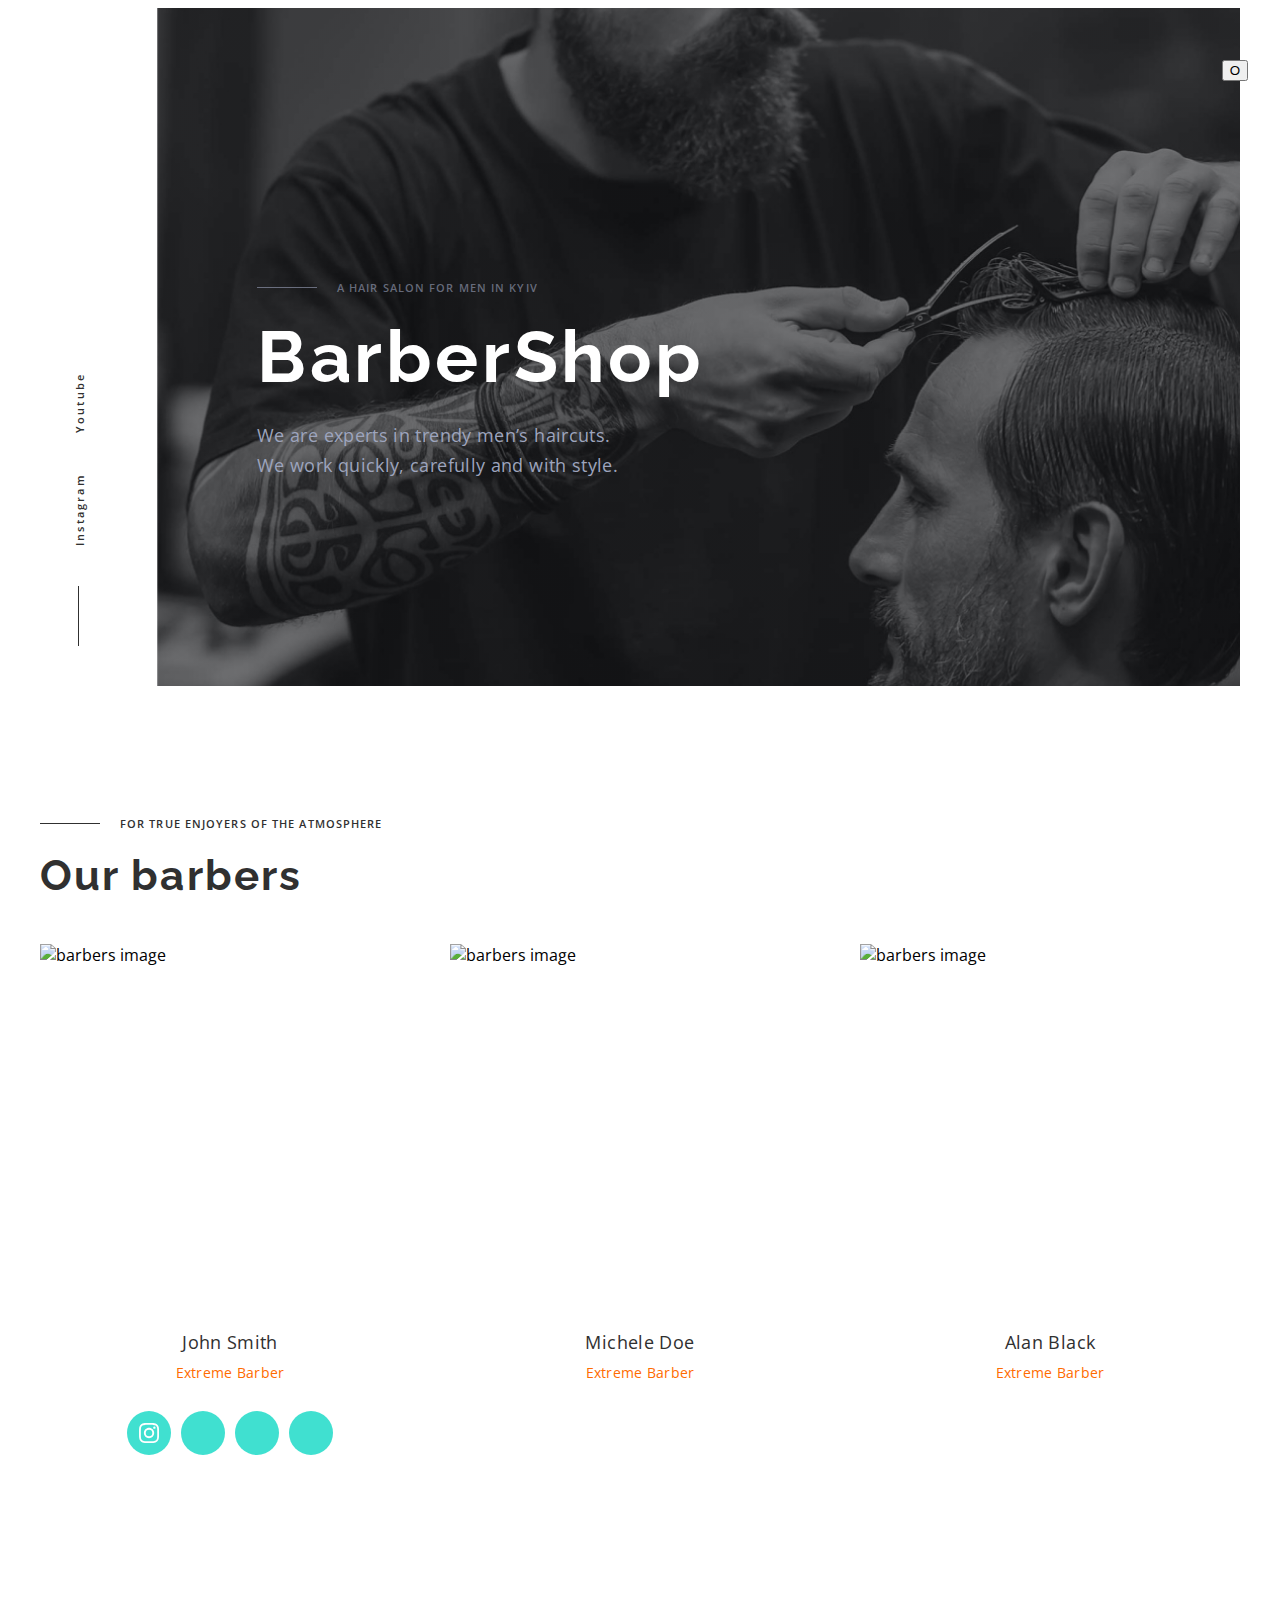
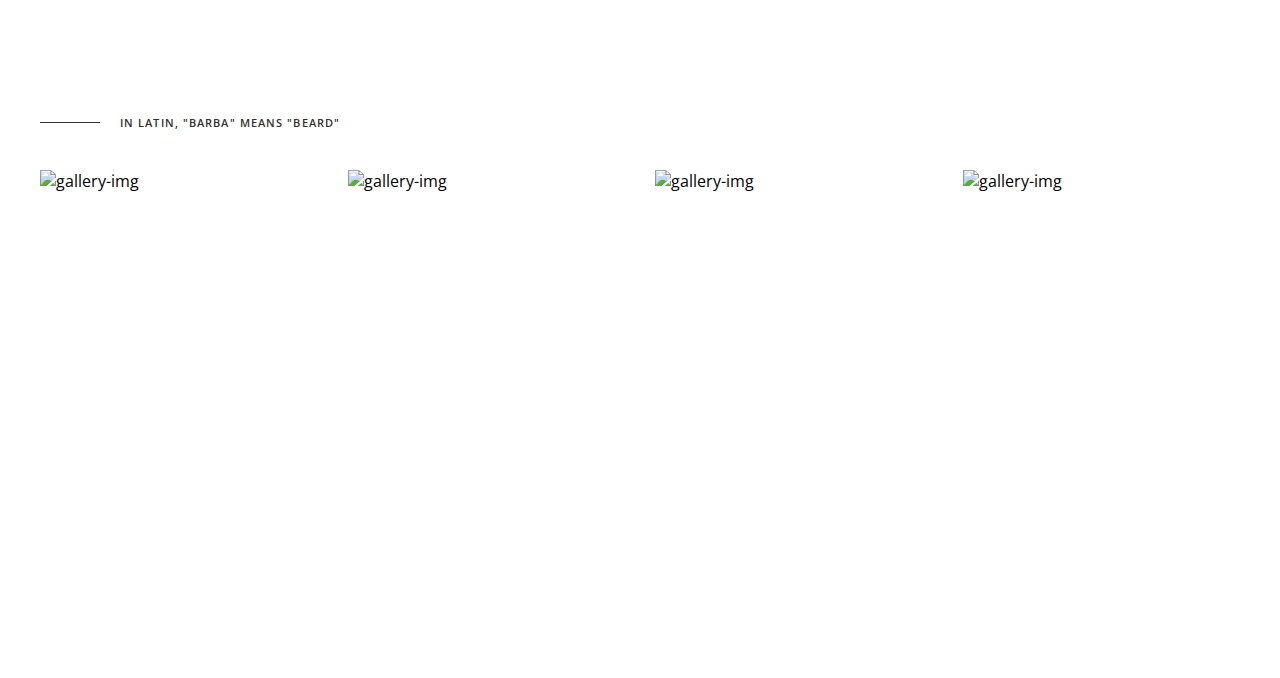
==== commit 29de3b54: "mod-8" ====
--- a/index.html
+++ b/index.html
@@ -23,90 +23,156 @@
       rel="stylesheet"
       href="https://cdnjs.cloudflare.com/ajax/libs/animate.css/4.1.1/animate.min.css"
     />
-    <link href="https://unpkg.com/aos@2.3.1/dist/aos.css" rel="stylesheet" />
-
-    <link rel="stylesheet" href="./css/style.css" />
+
+    <link rel="stylesheet" href="./css/main.min.css" />
   </head>
   <body>
     <header class="header">
       <div class="container header-container">
-        <a href="" class="header-logo animate__animated animate__rubberBand">
-          <svg class="header-logo-icon" width="68" height="55">
+        <a
+          href=""
+          class="logo header__logo animate__animated animate__rubberBand"
+        >
+          <svg class="logo__icon" width="68" height="55">
             <use href="./img/icons.svg#icon-logo"></use>
           </svg>
         </a>
-        <nav class="header-nav">
-          <ul class="header-list list">
-            <li class="header-item">
-              <a href="https://www.google.com/" class="header-link link current"
+        <nav class="navigation">
+          <ul class="navigation__list list">
+            <li class="navigation__item">
+              <a
+                href="https://www.google.com/"
+                class="navigation__link link current"
                 >About</a
               >
             </li>
-            <li class="header-item">
-              <a href="./test.html" class="header-link link"
+            <li class="navigation__item">
+              <a href="./test.html" class="navigation__link link"
                 >Services and prices</a
               >
             </li>
-            <li class="header-item">
-              <a href="#barbers" class="header-link link">Barbers</a>
-            </li>
-            <li class="header-item">
-              <a href="https://www.google.com/" class="header-link link"
+            <li class="navigation__item">
+              <a href="#barbers" class="navigation__link link">Barbers</a>
+            </li>
+            <li class="navigation__item">
+              <a href="https://www.google.com/" class="navigation__link link"
                 >Contacts</a
               >
             </li>
           </ul>
         </nav>
-        <div class="header-connect">
-          <a href="tel:+380441111111" class="header-tel link"
+        <div class="connect header__connect">
+          <a href="tel:+380441111111" class="connect__tel link"
             >+38 044 111 11 11</a
           >
-          <button type="button" class="header-btn btn" data-modal-open>
+          <button type="button" class="connect__btn btn" data-modal-open>
             Online-booking
           </button>
+        </div>
+        <button class="menu-open" type="button">O</button>
+      </div>
+      <div class="mob-menu is-hidden">
+        <div class="container">
+          <div class="mob-menu-top">
+            <button class="menu-close" type="button">X</button>
+            <nav class="mob-menu-nav">
+              <ul class="mob-menu-list list">
+                <li class="mob-menu-item">
+                  <a href="https://www.google.com/" class="mob-menu-link link"
+                    >About</a
+                  >
+                </li>
+                <li class="mob-menu-item">
+                  <a href="./test.html" class="mob-menu-link link"
+                    >Services and prices</a
+                  >
+                </li>
+                <li class="mob-menu-item">
+                  <a href="#barbers" class="mob-menu-link link">Barbers</a>
+                </li>
+                <li class="mob-menu-item">
+                  <a href="https://www.google.com/" class="mob-menu-link link"
+                    >Contacts</a
+                  >
+                </li>
+              </ul>
+            </nav>
+          </div>
+          <div class="mob-menu-bottom">
+            <div class="connect mob-connect">
+              <a href="tel:+380441111111" class="mob-connect-tel link"
+                >+38 044 111 11 11</a
+              >
+              <button type="button" class="mob-connect-btn btn" data-modal-open>
+                Online-booking
+              </button>
+            </div>
+            <ul class="mob-soc-list list">
+              <li class="mob-soc-item">
+                <a
+                  href=""
+                  target="_blank"
+                  rel="noopener noreferrer nofollow"
+                  class="mob-soc-link link"
+                  >Instagram</a
+                >
+              </li>
+              <li class="mob-soc-item">
+                <a
+                  href=""
+                  target="_blank"
+                  rel="noopener noreferrer nofollow"
+                  class="mob-soc-link link"
+                  >Youtube</a
+                >
+              </li>
+            </ul>
+          </div>
         </div>
       </div>
     </header>
     <main>
       <section class="hero">
         <div class="container">
-          <div class="hero-soc">
-            <ul class="hero-list list">
-              <li class="hero-item">
+          <div class="soc">
+            <ul class="soc__list list">
+              <li class="soc__item">
                 <a
                   href=""
                   target="_blank"
                   rel="noopener noreferrer nofollow"
-                  class="hero-link link"
+                  class="soc__link link"
                   >Instagram</a
                 >
               </li>
-              <li class="hero-item">
+              <li class="soc__item">
                 <a
                   href=""
                   target="_blank"
                   rel="noopener noreferrer nofollow"
-                  class="hero-link link"
+                  class="soc__link link"
                   >Youtube</a
                 >
               </li>
             </ul>
           </div>
 
-          <div class="hero-content">
-            <p class="hero-pre-title pre-title">A hair salon for men in Kyiv</p>
-            <h1 class="hero-title">BarberShop</h1>
-            <p class="hero-after-title">
+          <div class="hero__content">
+            <p class="hero__pre-title pre-title pre-title--color-light">
+              A hair salon for men in Kyiv
+            </p>
+            <h1 class="hero__title">BarberShop</h1>
+            <p class="hero__after-title">
               We are experts in trendy men’s haircuts. We work quickly,
               carefully and with style.
             </p>
           </div>
         </div>
       </section>
-      <section class="about">
-        <div class="container">
-          <ul class="about-list list">
-            <li class="about-item">
+      <!-- <section class="about">
+        <div class="container">
+          <ul class="picture-list list">
+            <li class="picture-list__item">
               <img
                 src="./img/about-img-1.jpeg"
                 alt="haircuts"
@@ -114,7 +180,7 @@
                 height="445"
               />
             </li>
-            <li class="about-item">
+            <li class="picture-list__item">
               <img
                 src="./img/about-img-2.jpeg"
                 alt="haircuts"
@@ -123,27 +189,29 @@
               />
             </li>
           </ul>
-          <div class="about-content">
-            <p class="about-pre-title pre-title">About</p>
-            <h2 class="about-title title" data-aos="flip-down">
+          <div class="about__content">
+            <p class="about__pre-title pre-title pre-title--color-dark">
+              About
+            </p>
+            <h2 class="about__title title" data-aos="flip-down">
               Best Barbershop in your city
             </h2>
-            <p class="about-after-title">
+            <p class="about__after-title">
               If you want to add more confidence to your image, you should
               definitely visit us.
             </p>
-            <p class="about-text">
+            <p class="about__text">
               We are a team that never stops at what has been achieved and are
               thirsty for changes. And when you fall into the hands of our
               master, you will never be the same again. We are a team that is
               always "on the same wave" with clients. Therefore, we are always
               ready to improve everyone who comes to us!
             </p>
-            <button type="button" class="about-btn btn">Online-booking</button>
-          </div>
-        </div>
-      </section>
-      <section class="prices">
+            <button type="button" class="about__btn btn">Online-booking</button>
+          </div>
+        </div>
+      </section> -->
+      <!-- <section class="prices">
         <div class="container">
           <p class="prices-pre-title pre-title">
             spend your time with the best masters
@@ -192,8 +260,8 @@
 
           <button type="button" class="prices-btn btn">Online-booking</button>
         </div>
-      </section>
-      <section class="benefits" data-aos="flip-down">
+      </section> -->
+      <!-- <section class="benefits" data-aos="flip-down">
         <div class="container">
           <ul class="benefits-list list">
             <li class="benefits-item">
@@ -220,23 +288,23 @@
             1 time than read 10 times.
           </p>
         </div>
-      </section>
+      </section> -->
       <section id="barbers" class="barbers">
         <div class="container">
-          <p class="barbers-pre-title pre-title">
+          <p class="barbers__pre-title pre-title pre-title--color-dark">
             for true enjoyers of the atmosphere
           </p>
-          <h2 class="barbers-title title">Our barbers</h2>
-          <ul class="barbers-list list">
-            <li class="barbers-item">
-              <div class="barbers-top-wrap">
+          <h2 class="barbers__title title">Our barbers</h2>
+          <ul class="card-list list">
+            <li class="card-list__item">
+              <div class="card-list__top-wrap">
                 <img
                   src="./img/barbers-img-1.jpeg"
                   alt="barbers image"
                   width="370"
                   height="346"
                 />
-                <p class="barbers-top-text">
+                <p class="card-list__top-text">
                   Lorem, ipsum dolor sit amet consectetur adipisicing elit.
                   Nobis iusto veniam necessitatibus accusantium saepe velit, ut
                   animi nemo quo, autem nulla esse itaque alias. Praesentium
@@ -244,47 +312,47 @@
                 </p>
               </div>
 
-              <h3 class="barbers-item-title">John Smith</h3>
-              <p class="barbers-item-text">Extreme Barber</p>
-              <ul class="barbers-soc list">
-                <li class="barbers-soc-item">
-                  <a href="" class="barbers-soc-link link">
-                    <svg class="barbers-soc-icon" width="20" height="20">
+              <h3 class="card-list__item-title">John Smith</h3>
+              <p class="card-list__item-text">Extreme Barber</p>
+              <ul class="socials list">
+                <li class="socials__item">
+                  <a href="" class="socials__link link">
+                    <svg class="socials__icon" width="20" height="20">
                       <use href="./img/icons.svg#icon-instagram"></use>
                     </svg>
                   </a>
                 </li>
-                <li class="barbers-soc-item">
-                  <a href="" class="barbers-soc-link link"></a>
-                </li>
-                <li class="barbers-soc-item">
-                  <a href="" class="barbers-soc-link link"></a>
-                </li>
-                <li class="barbers-soc-item">
-                  <a href="" class="barbers-soc-link link"></a>
+                <li class="socials__item">
+                  <a href="" class="socials__link link"></a>
+                </li>
+                <li class="socials__item">
+                  <a href="" class="socials__link link"></a>
+                </li>
+                <li class="socials__item">
+                  <a href="" class="socials__link link"></a>
                 </li>
               </ul>
             </li>
 
-            <li class="barbers-item">
+            <li class="card-list__item">
               <img
                 src="./img/barbers-img-2.jpeg"
                 alt="barbers image"
                 width="370"
                 height="346"
               />
-              <h3 class="barbers-item-title">Michele Doe</h3>
-              <p class="barbers-item-text">Extreme Barber</p>
-            </li>
-            <li class="barbers-item">
+              <h3 class="card-list__item-title">Michele Doe</h3>
+              <p class="card-list__item-text">Extreme Barber</p>
+            </li>
+            <li class="card-list__item">
               <img
                 src="./img/barbers-img-3.jpeg"
                 alt="barbers image"
                 width="370"
                 height="346"
               />
-              <h3 class="barbers-item-title">Alan Black</h3>
-              <p class="barbers-item-text">Extreme Barber</p>
+              <h3 class="card-list__item-title">Alan Black</h3>
+              <p class="card-list__item-text">Extreme Barber</p>
             </li>
           </ul>
         </div>
@@ -297,12 +365,30 @@
           <h2 class="visually-hidden">Gallery</h2>
           <ul class="gallery-list list">
             <li class="gallery-item">
-              <img
-                src="./img/gallery-img-1.jpeg"
-                alt="gallery-img"
-                width="270"
-                height="360"
-              />
+              <picture>
+                <source
+                  srcset="
+                    ./img/gallery-img-1.jpeg    1x,
+                    ./img/gallery-img-1-2x.jpeg 2x
+                  "
+                  media="(min-width: 1200px)"
+                />
+                <source
+                  srcset="
+                    ./img/gallery-img-1-tab.jpeg    1x,
+                    ./img/gallery-img-1-tab-2x.jpeg 2x
+                  "
+                  media="(min-width: 768px)"
+                />
+                <source
+                  srcset="
+                    ./img/gallery-img-1-mob.jpeg    1x,
+                    ./img/gallery-img-1-mob-2x.jpeg 2x
+                  "
+                  media="(max-width: 767px)"
+                />
+                <img src="./img/gallery-img-1.jpeg" alt="gallery-img" />
+              </picture>
             </li>
             <li class="gallery-item">
               <img
@@ -328,45 +414,33 @@
                 height="360"
               />
             </li>
-            <li class="gallery-item">
-              <img
-                src="./img/gallery-img-1.jpeg"
-                alt="gallery-img"
-                width="270"
-                height="360"
-              />
-            </li>
-            <li class="gallery-item">
-              <img
-                src="./img/gallery-img-2.jpeg"
-                alt="gallery-img"
-                width="270"
-                height="360"
-              />
-            </li>
-            <li class="gallery-item">
-              <img
-                src="./img/gallery-img-3.jpeg"
-                alt="gallery-img"
-                width="270"
-                height="360"
-              />
-            </li>
-            <li class="gallery-item">
-              <img
-                src="./img/gallery-img-4.jpeg"
-                alt="gallery-img"
-                width="270"
-                height="360"
-              />
-            </li>
           </ul>
         </div>
       </section>
-      <div class="contact-wrap">
+      <!-- <div class="contact-wrap">
         <div class="container">
           <section class="online">
             <h2 class="title online-title">Online-booking</h2>
+            <form class="online-form">
+              <input
+                type="text"
+                class="online-input online-item"
+                name="online-name"
+                placeholder="Name*"
+              />
+              <input
+                type="tel"
+                class="online-input online-item"
+                name="online-tel"
+                placeholder="Phone*"
+              />
+              <textarea
+                name="online-message"
+                class="online-text online-item"
+                placeholder="Message"
+              ></textarea>
+              <button type="submit" class="btn online-btn">send</button>
+            </form>
           </section>
           <section class="contacts">
             <h2 class="contacts-title title">Contacts</h2>
@@ -400,9 +474,9 @@
             <p class="contacts-bottom-text">Every day from 9:00 to 22:00</p>
           </section>
         </div>
-      </div>
+      </div> -->
     </main>
-    <footer class="footer">
+    <!-- <footer class="footer">
       <div class="container">
         <p class="footer-copy">&copy; Copyright 2020</p>
         <ul class="footer-list list">
@@ -418,24 +492,32 @@
           </li>
         </ul>
       </div>
-    </footer>
-    <div class="backdrop" data-modal>
+    </footer> -->
+    <div class="backdrop is-hidden" data-modal>
       <div class="modal">
         <button type="button" class="modal-close" data-modal-close>X</button>
         <p class="modal-title">Заголовок модального вікна</p>
         <form class="modal-form">
-          <label class="modal-label">
-            <span>Введіть імя</span>
-            <input
-              type="text"
-              class="modal-input"
-              name="user-name"
-              placeholder="Джон"
-              required
-            />
-          </label>
           <div class="modal-field">
-            <label class="modal-form" for="user-email">Введіть пошту</label>
+            <label class="modal-label" for="user-name"> Введіть імя</label>
+            <div class="input-wrap">
+              <input
+                type="text"
+                class="modal-input"
+                name="user-name"
+                placeholder="Джон"
+                required
+                id="user-name"
+              />
+              <svg class="input-icon" width="18" height="18">
+                <use href="./img/icons.svg#icon-person"></use>
+              </svg>
+            </div>
+          </div>
+
+          <label class="modal-label" for="user-email"
+            ><span> Введіть пошту </span>
+
             <input
               type="email"
               class="modal-input"
@@ -443,9 +525,13 @@
               placeholder="Введіть пошту"
               id="user-email"
             />
-          </div>
+            <svg class="input-icon" width="18" height="18">
+              <use href="./img/icons.svg#icon-person"></use>
+            </svg>
+          </label>
+
           <div class="modal-field">
-            <label class="modal-form" for="user-tel">Введіть телефон</label>
+            <label class="modal-label" for="user-tel">Введіть телефон</label>
             <input
               type="tel"
               class="modal-input"
@@ -458,7 +544,7 @@
             />
           </div>
           <div class="modal-field">
-            <label class="modal-form" for="user-text">Введіть телефон</label>
+            <label class="modal-label" for="user-text">Введіть телефон</label>
             <textarea
               name="user-text"
               id="user-text"
@@ -466,39 +552,30 @@
               class="modal-text"
             ></textarea>
           </div>
-          <fieldset>
-            <legend>Size</legend>
-            <input type="radio" name="size" id="big" value="big" checked />
-            <label for="big">big</label>
-            <input type="radio" name="size" id="small" value="small" />
-            <label for="small">small</label>
-          </fieldset>
-          <fieldset>
-            <legend>add</legend>
+          <div class="modal-field">
             <input
               type="checkbox"
-              name="add"
-              id="tomatos"
-              value="tomatos"
-              checked
+              name="policy"
+              id="policy"
+              class="modal-check visually-hidden"
+              value="true"
             />
-            <label for="tomatos">tomatos</label>
-            <input type="checkbox" name="add" id="cheese" value="cheese" />
-            <label for="cheese">cheese</label>
-            <input type="checkbox" name="add" id="peperoni" value="peperoni" />
-            <label for="peperoni">peperoni</label>
-          </fieldset>
-          <select name="city" id="city" class="modal-input">
-            <option value="London">London</option>
-            <option value="Paris" selected>Paris</option>
-            <option value="Novyi Rozdil">Novyi Rozdil</option>
-          </select>
+            <label for="policy" class="check-text">
+              <span>
+                <svg class="check-icon" width="13" height="10">
+                  <use href="./img/icons.svg#icon-che"></use>
+                </svg>
+              </span>
+              Політика користування</label
+            >
+          </div>
+
           <button type="submit">submit</button>
         </form>
       </div>
     </div>
-    <script src="https://unpkg.com/aos@2.3.1/dist/aos.js"></script>
-    <script></script>
+
     <script src="./js/modal.js"></script>
+    <script src="./js/menu.js"></script>
   </body>
 </html>
--- a/css/main.min.css
+++ b/css/main.min.css
@@ -0,0 +1 @@
+:root{--first-title-color: #303030;--second-title-color: #ffffff;--first-btn-color: #303030;--second-btn-color: #ffffff;--accent-color: #ff6c00}p,h1,h2,h3,h4,h5,h6{margin:0}ul,ol{margin:0;padding-left:0}address{font-style:normal}a{color:currentColor}button{cursor:pointer}img{display:block;max-width:100%;height:auto;width:100%}body{font-family:"Open Sans",sans-serif}.list{list-style:none}.link{text-decoration:none}.no-scroll{overflow:hidden}.visually-hidden{position:absolute;white-space:nowrap;width:1px;height:1px;overflow:hidden;border:0;padding:0;clip:rect(0 0 0 0);clip-path:inset(50%);margin:-1px}.contacts-link,.socials__link,.soc__list,.header>.container,.check-text span,.check-text,.pre-title{display:flex;align-items:center}.container{width:100%;margin-left:auto;margin-right:auto;padding-left:15px;padding-right:15px}@media screen and (min-width: 480px){.container{max-width:448px}}@media screen and (min-width: 768px){.container{max-width:720px}}@media screen and (min-width: 1200px){.container{max-width:1200px}}.pre-title{font-size:11px;line-height:1.3636363636;font-weight:600;letter-spacing:.1em;text-transform:uppercase}.pre-title::before{content:"";width:60px;height:1px;background-color:currentColor;display:block;margin-right:20px}.pre-title--color-light{color:rgba(157,164,189,.6)}.pre-title--color-dark{color:#303030}.btn{font-family:inherit;font-weight:600;font-size:12px;line-height:1.33;letter-spacing:.09em;text-transform:uppercase;min-width:160px;height:40px;border:1px solid #ff6c00;border-radius:25px;background-color:rgba(0,0,0,0);transition:background-color 300ms linear,color 300ms linear}.btn:hover,.btn:focus{background-color:#ff6c00;color:#fff}.title{font-family:"Raleway",sans-serif;font-weight:700;font-size:42px;line-height:1.17;letter-spacing:.05em}.backdrop{position:fixed;top:0;width:100vw;height:100vh;background-color:rgba(48,48,48,.599);transition:opacity 300ms linear,visibility 300ms linear}.modal{background-color:#fff;border-radius:5px;width:500px;min-height:500px;position:absolute;top:50%;left:50%;transform:translate(-50%, -50%);transition:transform 300ms linear;padding:40px}.backdrop.is-hidden .modal{transform:translate(-50%, -50%) scale(0) rotate(360deg)}.modal-title{font-size:18px;font-weight:600;text-align:center;margin-bottom:15px}.modal-close{position:absolute;right:10px;top:10px;width:30px;height:30px;border:1px solid #999;border-radius:50%;background-color:rgba(0,0,0,0)}.is-hidden{opacity:0;visibility:hidden;pointer-events:none}.modal-input{width:100%;height:50px;border:1px solid #999;border-radius:5px;padding-left:30px;color:#555;font-weight:600;font-size:14px;outline:rgba(0,0,0,0);transition:border-color 500ms}.modal-input:focus{border-color:var(--accent-color)}.modal-input:not(:focus):not(:placeholder-shown):valid{background-color:rgba(27,131,19,.361)}.modal-input:not(:focus):not(:placeholder-shown):invalid{background-color:rgba(131,62,19,.361)}.modal-input::placeholder{font-size:12px;font-weight:400;color:teal}.input-wrap{position:relative}.input-icon{position:absolute;left:8px;top:50%;transform:translateY(-50%);transition:fill 500ms}.modal-input:focus+.input-icon{fill:var(--accent-color)}.modal-label{position:relative}.modal-label span{margin-bottom:5px;display:block}.input-icon-new{position:absolute;left:8px;bottom:50%;transform:translateY(50%)}.modal-field{margin-bottom:10px}.modal-label{font-size:12px;margin-bottom:5px;display:block}.modal-text{width:100%;height:100px;border:1px solid #999;border-radius:5px;resize:none;padding:10px}.check-text span{width:16px;height:15px;border:2px solid #303030;border-radius:2px;margin-right:10px;justify-content:center}.modal-check:checked+.check-text span{background-color:var(--accent-color);border:none}.modal-check:focus+.check-text span{border-color:var(--accent-color)}.check-icon{opacity:0}.modal-check:checked+.check-text .check-icon{fill:#fff;opacity:1}.header{position:absolute;width:100%;padding-top:32px;padding-bottom:32px}.header__logo{margin-right:70px}.logo__icon{fill:#fff}.navigation__list{display:none}.navigation__item:not(:last-child){margin-right:30px}.navigation__link,.connect__tel{font-weight:600;font-size:12px;line-height:1.33;letter-spacing:.1em;color:#fff;transition:color 300ms linear}.navigation__link:hover,.navigation__link:focus,.connect__tel:hover,.connect__tel:focus{color:#ff6c00}.current{position:relative}.current::after{position:absolute;content:"";width:100%;height:4px;border-radius:3px;left:0;background-color:#ff6c00;bottom:-52px}.header__connect{margin-left:auto;display:none}.connect__btn{color:#fff;margin-left:30px}.menu-open{margin-left:auto}.mob-menu{position:fixed;z-index:2;width:100vw;height:100vh;background-color:#fff;top:0;padding-top:48px;padding-bottom:48px}.mob-menu>.container{display:flex;flex-direction:column;height:100%;justify-content:space-between;overflow:auto}.menu-close{display:block;margin-left:auto;margin-bottom:30px}.mob-menu-item:not(:last-child){margin-bottom:24px}.mob-menu-link{font-weight:600;font-size:18px;line-height:1.3888888889;letter-spacing:.1em;color:#303030}.mob-connect{margin-bottom:64px}.mob-connect-tel{font-weight:600;font-size:18px;line-height:1.3888888889;letter-spacing:.1em;color:#303030}.mob-connect-btn{display:block;margin-top:24px}.mob-soc-list{padding-left:100px;position:relative}.mob-soc-list::before{content:"";width:60px;height:1px;position:absolute;background-color:#303030;left:0;top:9px}.mob-soc-item:not(:last-child){margin-bottom:24px}.mob-soc-link{font-weight:600;font-size:14px;line-height:1.3571428571;letter-spacing:.2em;color:#303030}.hero .container{display:flex;padding:0}@media screen and (min-width: 480px){.hero .container{max-width:100%}}@media screen and (min-width: 768px){.hero .container{max-width:720px;padding-left:15px;padding-right:15px}}@media screen and (min-width: 1200px){.hero .container{max-width:1200px}}.soc{width:90px;display:none;align-items:flex-end;padding-left:27px;padding-bottom:40px}@media screen and (min-width: 768px){.soc{display:flex}}.soc__list{transform:rotate(-90deg) translatey(100%);transform-origin:bottom left;gap:40px}.soc__list::before{content:"";width:60px;height:1px;background-color:#303030}.soc__link{font-weight:600;font-size:11px;line-height:1.36;letter-spacing:.2em;color:#303030}.soc__link:hover,.soc__link:focus{color:#ff6c00}.hero__content{padding:208px 31px;background-color:#373839;flex-grow:1;background-image:linear-gradient(rgba(25, 28, 38, 0.2), rgba(25, 28, 38, 0.2)),url(../img/hero-bg-mob.jpeg);background-repeat:no-repeat;background-position:center;background-size:cover}@media(min-device-pixel-ratio: 2),(min-resolution: 192dpi),(min-resolution: 2dppx){.hero__content{background-image:linear-gradient(rgba(25, 28, 38, 0.2), rgba(25, 28, 38, 0.2)),url(../img/hero-bg-mob-2x.jpeg)}}@media screen and (min-width: 768px){.hero__content{padding:272px 111px 237px 124px;background-image:linear-gradient(rgba(25, 28, 38, 0.2), rgba(25, 28, 38, 0.2)),url(../img/hero-bg-tab.jpeg)}}@media screen and (min-width: 768px)and (min-device-pixel-ratio: 2),screen and (min-width: 768px)and (min-resolution: 192dpi),screen and (min-width: 768px)and (min-resolution: 2dppx){.hero__content{background-image:linear-gradient(rgba(25, 28, 38, 0.2), rgba(25, 28, 38, 0.2)),url(../img/hero-bg-tab-2x.jpeg)}}@media screen and (min-width: 1200px){.hero__content{padding:272px 100px 206px;background-image:linear-gradient(rgba(25, 28, 38, 0.2), rgba(25, 28, 38, 0.2)),url(../img/hero-bg.jpeg)}}@media screen and (min-width: 1200px)and (min-device-pixel-ratio: 2),screen and (min-width: 1200px)and (min-resolution: 192dpi),screen and (min-width: 1200px)and (min-resolution: 2dppx){.hero__content{background-image:linear-gradient(rgba(25, 28, 38, 0.2), rgba(25, 28, 38, 0.2)),url(../img/hero-bg-2x.jpeg)}}.hero__pre-title{margin-bottom:20px}.hero__title{font-family:"Raleway",sans-serif;font-weight:700;font-size:42px;line-height:1.17;letter-spacing:.05em;color:var(--second-title-color);margin-bottom:20px;display:flex;align-items:baseline}@media screen and (min-width: 480px){.hero__title{font-size:48px}}@media screen and (min-width: 1200px){.hero__title{font-size:72px;line-height:1.18}}.hero__after-title{font-size:16px;line-height:1.62;letter-spacing:.02em;color:#9da4bd}@media screen and (min-width: 480px){.hero__after-title{max-width:336px}}@media screen and (min-width: 768px){.hero__after-title{font-size:18px;line-height:1.67;max-width:370px}}.about{padding-top:130px;padding-bottom:130px}.about .container{display:flex;gap:64px}.about__pre-title{margin-bottom:20px}.about__title{color:var(--first-title-color);margin-bottom:20px}.about__after-title{font-size:18px;line-height:1.67;letter-spacing:.02em;color:#555;margin-bottom:20px}.about__text{font-size:14px;line-height:1.86;letter-spacing:.02em;color:#555;margin-bottom:40px}.about__btn{color:var(--first-btn-color)}.picture-list{display:flex;gap:30px}.prices{max-width:1600px;margin:0 auto;background-color:#111319;background-image:url(../img/prices-bg.png),linear-gradient(#111319, #111319);background-repeat:no-repeat;background-size:cover;background-position:center;padding-top:130px;padding-bottom:130px}.prices-pre-title{color:rgba(157,164,189,.6);margin-bottom:20px}.prices-title{color:var(--second-title-color);margin-bottom:44px}.prices-wrap{display:flex;justify-content:space-between}.prices-list{padding:30px 40px;width:calc(50% - 15px)}.prices-list:first-child{background-image:linear-gradient(180deg, #171a24 0%, rgba(23, 26, 36, 0.2) 100%)}.prices-list:last-child{background-image:linear-gradient(180deg, #090b13 0%, rgba(9, 11, 19, 0.2) 100%)}.prices-item{display:flex;justify-content:space-between;margin-bottom:20px;align-items:baseline}.prices-item::before{content:"";flex-grow:1;height:1px;background-color:rgba(157,164,189,.12);margin-left:12px;margin-right:12px}.prices-item:last-child{margin-bottom:0}.prices-item-text{font-size:18px;line-height:1.67;letter-spacing:.02em;color:#9da4bd}.prices-item-text:first-child{order:-1}.prices-btn{color:var(--second-btn-color);display:block;margin:50px auto 0}.benefits{padding-top:121px;padding-bottom:130px}.benefits-item{width:170px;height:133px;border:1px solid #000;padding:20px 24px}.benefits-item span{font-weight:700;font-size:42px;line-height:1.3571428571;text-align:center;letter-spacing:.05em;color:#303030}.benefits-item sup{font-weight:600;font-size:16px;line-height:1.375;text-align:center;color:var(--accent-color)}.benefits-item-text{font-weight:600;font-size:11px;line-height:1.36;text-align:center;color:#303030}.benefits-pre-title{color:#303030;margin-bottom:20px}.benefits-title{color:var(--first-title-color);margin-bottom:20px}.benefits-after-title{font-size:18px;line-height:1.67;letter-spacing:.02em;color:#555}.barbers{padding-top:84px;padding-bottom:84px}@media screen and (min-width: 768px){.barbers{padding-top:100px;padding-bottom:106px}}@media screen and (min-width: 1200px){.barbers{padding-top:130px;padding-bottom:130px}}.barbers__pre-title{margin-bottom:20px}.barbers__title{color:var(--first-title-color);margin-bottom:44px}.card-list__item-title{font-weight:400;font-size:18px;line-height:1.3888888889;text-align:center;letter-spacing:.02em;color:var(--first-title-color);margin-top:30px;margin-bottom:8px}.card-list__item-text{font-size:14px;line-height:1.3571428571;text-align:center;letter-spacing:.02em;color:#ff6c00;margin-bottom:30px}.card-list{display:flex;flex-wrap:wrap;gap:30px}.card-list__item{width:100%}@media screen and (min-width: 768px){.card-list__item{width:calc((100% - 30px)/2)}}@media screen and (min-width: 1200px){.card-list__item{width:calc((100% - 60px)/3)}}.card-list__top-wrap{position:relative;overflow:hidden}.card-list__top-text{position:absolute;top:0;left:0;height:100%;color:#fff;font-weight:600;line-height:1.6;padding:40px;background-color:rgba(255,106,0,.588);transform:translateY(100%);transition:transform 300ms linear;overflow:auto}.card-list__item:hover .card-list__top-text{transform:translateY(0%)}.socials{display:flex;justify-content:center;gap:10px}.socials__link{width:44px;height:44px;border-radius:50%;background-color:#40e0d0;justify-content:center;transition:background-color 300ms linear}.socials__link:hover{background-color:tomato}.socials__icon{fill:#fff;transition:fill 300ms linear}.barbers-soc-link:hover .socials__icon{fill:teal}.gallery{padding-top:84px;padding-bottom:84px}@media screen and (min-width: 768px){.gallery{padding-top:100px;padding-bottom:106px}}@media screen and (min-width: 1200px){.gallery{padding-top:130px;padding-bottom:130px}}.gallery-pre-title{color:#303030;margin-bottom:40px}.gallery-list{display:flex;flex-wrap:wrap;gap:30px}.gallery-item{width:100%}@media screen and (min-width: 768px){.gallery-item{width:calc((100% - 30px)/2)}}@media screen and (min-width: 1200px){.gallery-item{width:calc((100% - 90px)/4)}}.contact-wrap{max-width:1600px;margin:0 auto;background-color:#191c26;background-image:url(../img/contacts-bg.png);background-repeat:no-repeat;background-size:calc(50% - 15px) 100%;background-position:right}.contact-wrap .container{display:flex;justify-content:space-between}.online{padding-top:130px;padding-bottom:130px;width:calc(50% - 15px)}.online-title{color:var(--second-title-color);margin-bottom:44px}.online-form{display:flex;flex-wrap:wrap;justify-content:space-between}.online-item{border:none;border-bottom:1px solid rgba(157,164,189,.4);background-color:rgba(0,0,0,0);margin-bottom:44px;color:#fff;outline:rgba(0,0,0,0)}.online-item::placeholder{font-weight:600;font-size:11px;line-height:1.36;letter-spacing:.1em;text-transform:uppercase;color:rgba(157,164,189,.4)}.online-item:focus{border-color:#fff}.online-item:focus::placeholder{color:#fff}.online-input{width:270px;height:24px;padding-bottom:8px}.online-text{width:100%;height:76px;resize:none}.online-btn{color:var(--second-btn-color)}.contacts{padding-top:130px;padding-bottom:130px;width:calc(50% - 15px);padding-left:100px}.contacts-title{color:var(--second-title-color);margin-bottom:40px}.contacts-address{font-style:normal;margin-bottom:70px}.contacts-item:not(:last-child){margin-bottom:20px}.contacts-link{font-size:18px;line-height:1.67;letter-spacing:.02em;color:#9da4bd}.contacts-link:hover{color:#fff}.contacts-bottom-title{color:#fff;margin-bottom:20px}.contacts-bottom-text{font-size:18px;line-height:1.67;letter-spacing:.02em;color:#9da4bd}.contacts-icon{stroke:currentColor;fill:none;margin-right:16px}/*# sourceMappingURL=main.min.css.map */